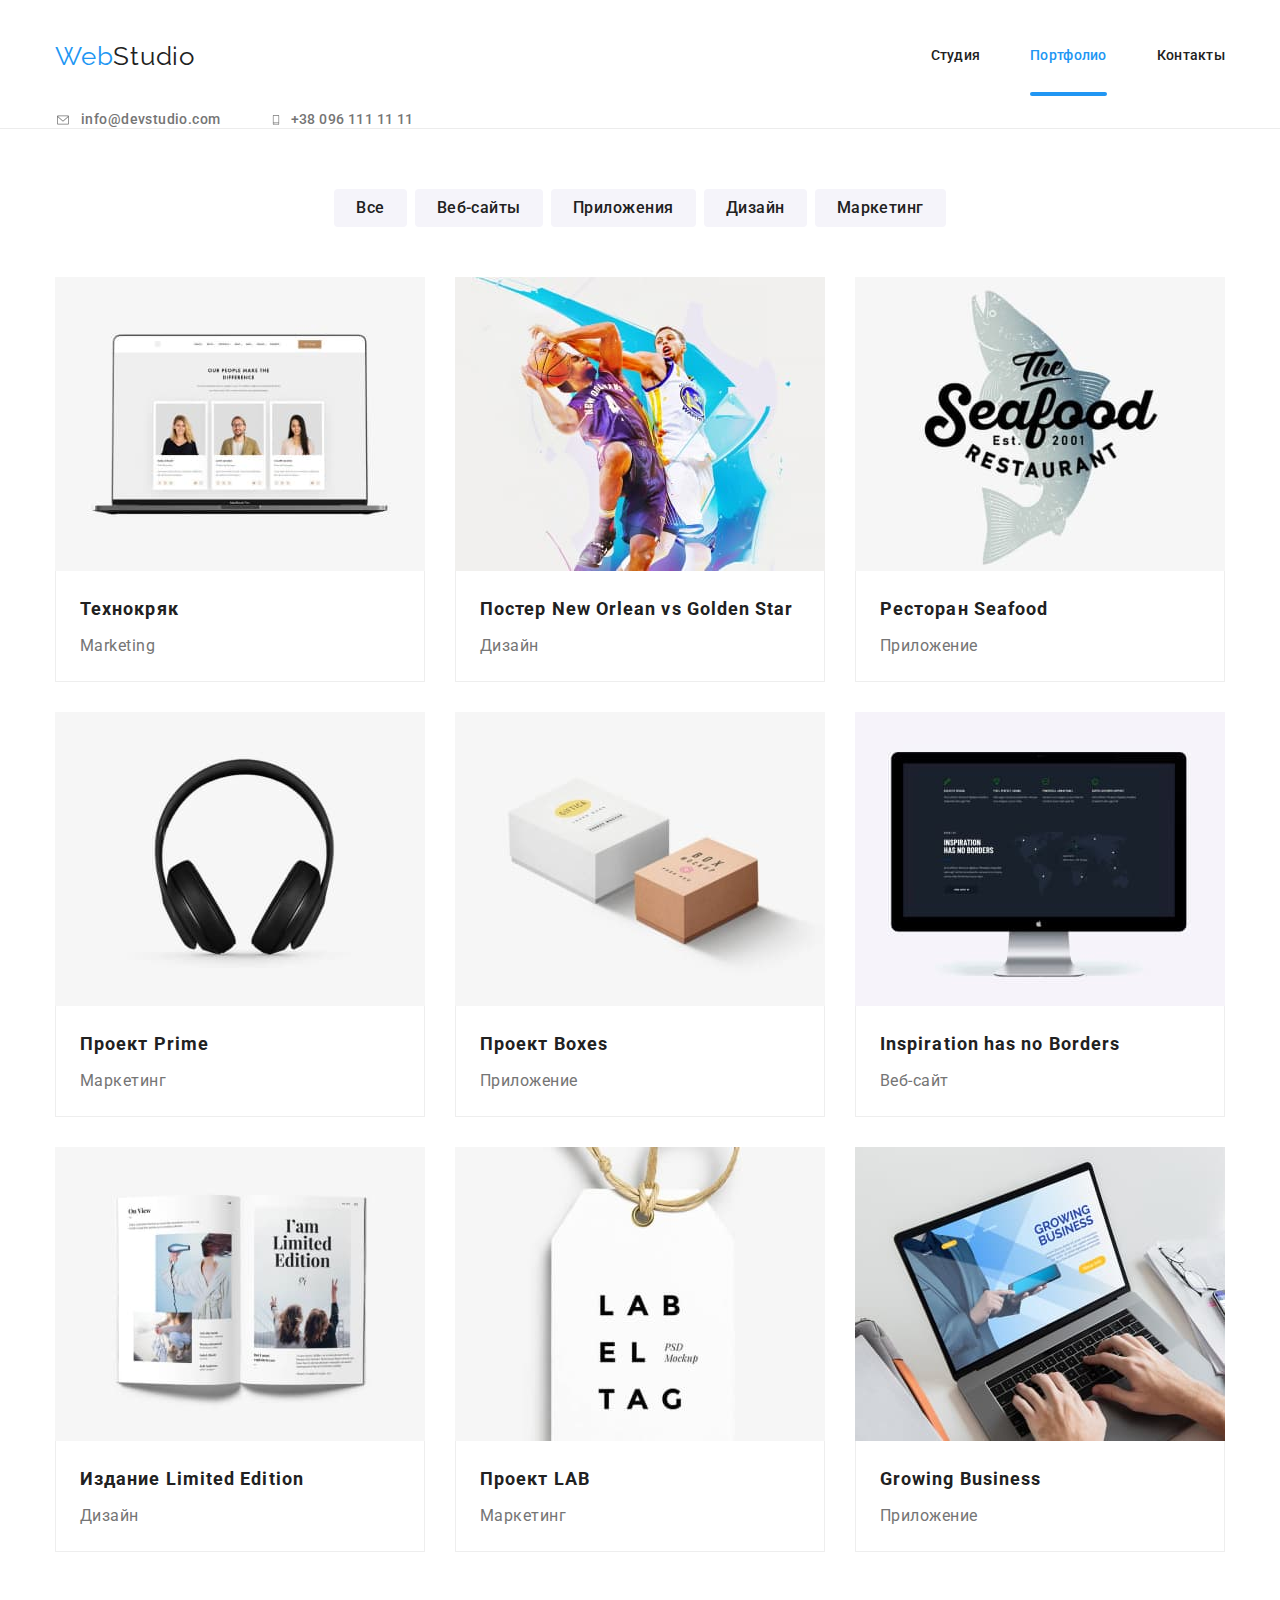
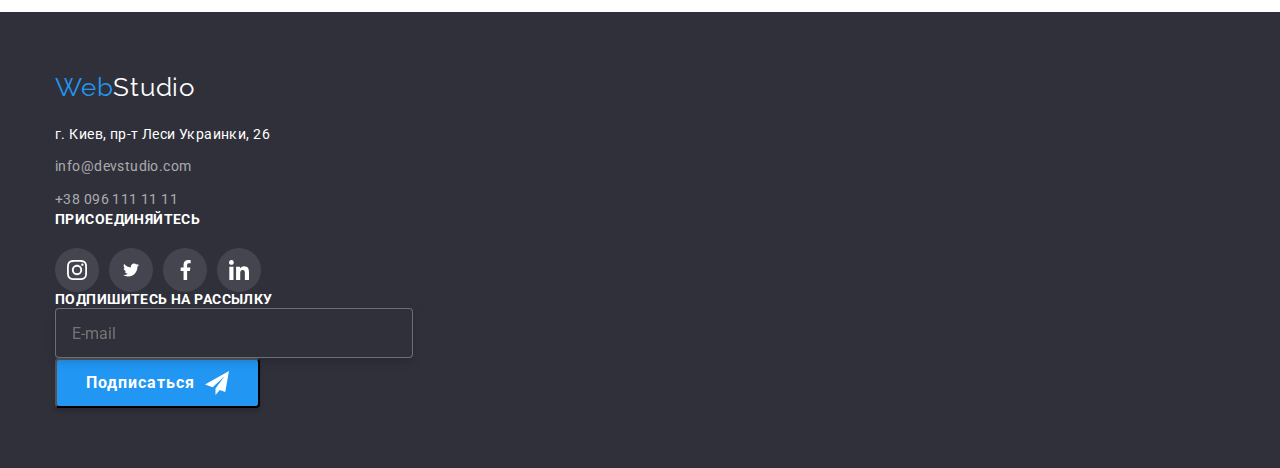
==== portfolio.html @ 6ea32990 "menu" ====
<!DOCTYPE html>
<html lang="ru">
  <head>
    <meta charset="UTF-8" />
    <meta http-equiv="X-UA-Compatible" content="IE=edge" />
    <meta name="viewport" content="width=device-width, initial-scale=1.0" />
    <title>Портфолио</title>
    <link rel="preconnect" href="https://fonts.gstatic.com" />
    <link
      href="https://fonts.googleapis.com/css2?family=Raleway:wght@700&family=Roboto:wght@400;500;700;900&display=swap"
      rel="stylesheet"
    />
    <link
      rel="stylesheet"
      href="https://cdnjs.cloudflare.com/ajax/libs/modern-normalize/1.0.0/modern-normalize.min.css"
    />
    <link rel="stylesheet" href="css/main.min.css" />
  </head>

  <body class="page">
    <header class="site-header">
      <div class="container">
        <nav class="site-header__nav">
          <a class="logo" href="#">
            <span class="logo__text_accept-color">Web</span
            ><span class="logo__text">Studio</span>
          </a>

          <ul class="site-nav">
            <li class="site-nav__item">
              <a href="index.html" class="site-nav__link">Студия</a>
            </li>
            <li class="site-nav__item">
              <a
                href="portfolio.html"
                class="site-nav__link site-nav__link-is-active"
                >Портфолио</a
              >
            </li>
            <li class="site-nav__item">
              <a href="" class="site-nav__link">Контакты</a>
            </li>
          </ul>
        </nav>

        <ul class="contact-nav">
          <li class="contact-nav__item">
            <a href="mailto:info@devstudio.com" class="contact-nav__link">
              <svg class="contact-nav__icon" width="16" height="12">
                <use href="./images/icons.svg#icon-envelope"></use>
              </svg>
              info@devstudio.com
            </a>
          </li>

          <li class="contact-nav__item">
            <a href="tel:+380961111111" class="contact-nav__link">
              <svg class="contact-nav__icon" width="10" height="16">
                <use href="./images/icons.svg#icon-smartphone"></use>
              </svg>
              +38 096 111 11 11</a
            >
          </li>
        </ul>
      </div>
    </header>

    <main>
      <section class="section">
        <h1 hidden>Портфолио</h1>

        <!-- PORTFOLIO-NAVIGATION -->

        <div class="container">
          <ul class="portfolio-nav">
            <li class="portfolio-nav__item">
              <button type="button" class="portfolio-nav__button">Все</button>
            </li>
            <li class="portfolio-nav__item">
              <button type="button" class="portfolio-nav__button">
                Веб-сайты
              </button>
            </li>
            <li class="portfolio-nav__item">
              <button type="button" class="portfolio-nav__button">
                Приложения
              </button>
            </li>
            <li class="portfolio-nav__item">
              <button type="button" class="portfolio-nav__button">
                Дизайн
              </button>
            </li>
            <li class="portfolio-nav__item">
              <button type="button" class="portfolio-nav__button">
                Маркетинг
              </button>
            </li>
          </ul>

          <!--PORTFOLIO  -->

          <ul class="portfolio">
            <li class="portfolio__item">
              <a href="">
                <div class="portfolio__card">
                  <div class="portfolio__overlay">
                    Технокряк это современная площадка распространения
                    коронавируса. Компании используют эту платформу для
                    цифрового шпионажа и атак на защищённые сервера конкурентов.
                  </div>
                  <img
                    src="images/portfolio-1.jpg"
                    width="370"
                    alt="технокряк"
                  />
                </div>
                <div class="portfolio__direction">
                  <h2 class="portfolio__title">Технокряк</h2>
                  <p class="portfolio__text">Marketing</p>
                </div>
              </a>
            </li>

            <li class="portfolio__item">
              <a href="">
                <div class="portfolio__card">
                  <div class="portfolio__overlay">
                    Технокряк это современная площадка распространения
                    коронавируса. Компании используют эту платформу для
                    цифрового шпионажа и атак на защищённые сервера конкурентов.
                  </div>
                  <img
                    src="images/portfolio-2.jpg"
                    width="370"
                    alt="Постер New Orlean vs Golden Star"
                  />
                </div>
                <div class="portfolio__direction">
                  <h2 class="portfolio__title">
                    Постер New Orlean vs Golden Star
                  </h2>
                  <p class="portfolio__text">Дизайн</p>
                </div>
              </a>
            </li>

            <li class="portfolio__item">
              <a href="">
                <div class="portfolio__card">
                  <div class="portfolio__overlay">
                    Технокряк это современная площадка распространения
                    коронавируса. Компании используют эту платформу для
                    цифрового шпионажа и атак на защищённые сервера конкурентов.
                  </div>
                  <img
                    src="images/portfolio-3.jpg"
                    width="370"
                    alt="Ресторан Seafood"
                  />
                </div>
                <div class="portfolio__direction">
                  <h2 class="portfolio__title">Ресторан Seafood</h2>
                  <p class="portfolio__text">Приложение</p>
                </div>
              </a>
            </li>

            <li class="portfolio__item">
              <a href="">
                <div class="portfolio__card">
                  <div class="portfolio__overlay">
                    Технокряк это современная площадка распространения
                    коронавируса. Компании используют эту платформу для
                    цифрового шпионажа и атак на защищённые сервера конкурентов.
                  </div>
                  <img
                    src="images/potfolio-4.jpg"
                    width="370"
                    alt="Проект Prime"
                  />
                </div>
                <div class="portfolio__direction">
                  <h2 class="portfolio__title">Проект Prime</h2>
                  <p class="portfolio__text">Маркетинг</p>
                </div>
              </a>
            </li>

            <li class="portfolio__item">
              <a href="">
                <div class="portfolio__card">
                  <div class="portfolio__overlay">
                    Технокряк это современная площадка распространения
                    коронавируса. Компании используют эту платформу для
                    цифрового шпионажа и атак на защищённые сервера конкурентов.
                  </div>
                  <img
                    src="images/portfolio-5.jpg"
                    width="370"
                    alt="Проект Boxes"
                  />
                </div>
                <div class="portfolio__direction">
                  <h2 class="portfolio__title">Проект Boxes</h2>
                  <p class="portfolio__text">Приложение</p>
                </div>
              </a>
            </li>

            <li class="portfolio__item">
              <a href="">
                <div class="portfolio__card">
                  <div class="portfolio__overlay">
                    Технокряк это современная площадка распространения
                    коронавируса. Компании используют эту платформу для
                    цифрового шпионажа и атак на защищённые сервера конкурентов.
                  </div>
                  <img
                    src="images/portfolio-6.jpg"
                    width="370"
                    alt="Inspiration has no Borders"
                  />
                </div>
                <div class="portfolio__direction">
                  <h2 class="portfolio__title">Inspiration has no Borders</h2>
                  <p class="portfolio__text">Веб-сайт</p>
                </div>
              </a>
            </li>

            <li class="portfolio__item">
              <a href="">
                <div class="portfolio__card">
                  <div class="portfolio__overlay">
                    Технокряк это современная площадка распространения
                    коронавируса. Компании используют эту платформу для
                    цифрового шпионажа и атак на защищённые сервера конкурентов.
                  </div>
                  <img
                    src="images/portfolio-7.jpg"
                    width="370"
                    alt="Издание Limited Edition"
                  />
                </div>
                <div class="portfolio__direction">
                  <h2 class="portfolio__title">Издание Limited Edition</h2>
                  <p class="portfolio__text">Дизайн</p>
                </div>
              </a>
            </li>

            <li class="portfolio__item">
              <a href="">
                <div class="portfolio__card">
                  <div class="portfolio__overlay">
                    Технокряк это современная площадка распространения
                    коронавируса. Компании используют эту платформу для
                    цифрового шпионажа и атак на защищённые сервера конкурентов.
                  </div>
                  <img
                    src="images/portfolio-8.jpg"
                    width="370"
                    alt="Проект LAB"
                  />
                </div>
                <div class="portfolio__direction">
                  <h2 class="portfolio__title">Проект LAB</h2>
                  <p class="portfolio__text">Маркетинг</p>
                </div>
              </a>
            </li>

            <li class="portfolio__item">
              <a href="">
                <div class="portfolio__card">
                  <div class="portfolio__overlay">
                    Технокряк это современная площадка распространения
                    коронавируса. Компании используют эту платформу для
                    цифрового шпионажа и атак на защищённые сервера конкурентов.
                  </div>
                  <img
                    src="images/portfolio-9.jpg"
                    width="370"
                    alt="Growing Business"
                  />
                </div>
                <div class="portfolio__direction">
                  <h2 class="portfolio__title">Growing Business</h2>
                  <p class="portfolio__text">Приложение</p>
                </div>
              </a>
            </li>
          </ul>
        </div>
      </section>
    </main>

    <!-- FOOTER -->

    <footer class="footer">
      <div class="container">
        <div class="footer-contaсt">
          <a class="logo" href="#">
            <span class="logo__text_accept-color">Web</span
            ><span class="logo__text_white">Studio</span>
          </a>
          <address class="footer-contaсt__address">
            г. Киев, пр-т Леси Украинки, 26

            <ul class="footer-contaсt__list">
              <li class="footer-contaсt__item">
                <a href="mailto:info@devstudio.com" class="footer-contaсt__link"
                  >info@devstudio.com</a
                >
              </li>
              <li class="footer-contaсt__item">
                <a href="tel:+380961111111" class="footer-contaсt__link"
                  >+38 096 111 11 11</a
                >
              </li>
            </ul>
          </address>
        </div>

        <!--FOOTER-SOCIAL-LINKS-->

        <div class="footer-social-links">
          <p class="footer__title">Присоединяйтесь</p>
          <ul class="footer-social-links__list">
            <li class="footer-social-links__item">
              <a class="footer-social-links__link" href="#">
                <svg width="20" height="20" class="footer-social-links__icon">
                  <use href="./images/icons.svg#icon-instagram"></use>
                </svg>
              </a>
            </li>
            <li class="footer-social-links__item">
              <a class="footer-social-links__link" href="#">
                <svg width="20" height="16" class="footer-social-links__icon">
                  <use href="./images/icons.svg#icon-twitter"></use>
                </svg>
              </a>
            </li>
            <li class="footer-social-links__item">
              <a class="footer-social-links__link" href="#">
                <svg width="25" height="20" class="footer-social-links__icon">
                  <use href="./images/icons.svg#icon-facebook"></use>
                </svg>
              </a>
            </li>
            <li class="footer-social-links__item">
              <a class="footer-social-links__link" href="#">
                <svg width="20" height="20" class="footer-social-links__icon">
                  <use href="./images/icons.svg#icon-linkedin"></use>
                </svg>
              </a>
            </li>
          </ul>
        </div>

        <!--FOOTER-FORM-SUBSCRIBE-->

        <div>
          <p class="footer__title">Подпишитесь на рассылку</p>
          <form class="form-subscribe">
            <div class="form-subscribe__wrapper">
              <input
                type="email"
                name="email"
                class="form-subscribe__send-email"
                placeholder="E-mail"
              />
            </div>

            <div>
              <button type="submit" class="form-subscribe__submit-email">
                Подписаться
                <svg width="24" height="24" class="form-subscribe__icon-send">
                  <use href="./images/icons.svg#icon-icon-send"></use>
                </svg>
              </button>
            </div>
          </form>
        </div>
      </div>
    </footer>
  </body>
</html>
---- css/main.min.css ----
.page{background-color:#fff;font-family:Roboto,sans-serif}.container{padding-right:15px;padding-left:15px;margin-left:auto;margin-right:auto}@media screen and (min-width: 768px){.container{width:768px}}@media screen and (min-width: 1200px){.container{width:1200px}}.section{padding-top:60px;padding-bottom:60px}.section__title{color:#212121;letter-spacing:0.03em;font-weight:700;font-size:36px;line-height:1.16;text-align:center;margin-top:0;margin-bottom:50px}ul{list-style:none;padding:0}a{text-decoration:none}img{display:block;max-width:100%}.site-header{border-bottom:1px solid #ececec}.site-header__nav{display:flex;align-items:center;justify-content:space-between;min-height:60px}.site-header__menu-btn{display:inline-flex;margin:0;padding:0;border:none;background-color:transparent}.site-header__menu-btn .site-header__nav_icon-close{display:none}.logo{font-family:Raleway,sans-serif;letter-spacing:0.03em;font-size:26px;line-height:1.19;padding-left:0px}.logo__text_accept-color{color:#2196f3}.logo__text{color:#212121}.logo__text_white{color:#fff;letter-spacing:0.03em;font-size:26px;line-height:1.19}.site-nav{display:flex;align-items:center;justify-content:space-between;min-height:60px}.site-nav__link{color:#212121;letter-spacing:0.02em;font-weight:500;font-size:14px;line-height:1.14;display:block;padding-bottom:32px;padding-top:32px;transition:color 250ms cubic-bezier(0.4, 0, 0.2, 1)}.site-nav__link:hover,.site-nav__link:focus{color:#2196f3}.site-nav__link-is-active{position:relative;color:#2196f3}.site-nav__link-is-active::after{content:"";position:absolute;left:0;bottom:0;display:block;width:100%;height:4px;border-radius:2px;background-color:#2196f3}.site-nav__item:not(:last-child){margin-right:50px}.contact-nav{padding:0px;margin:0px;display:flex;align-items:center}.contact-nav__link{color:#757575;letter-spacing:0.03em;font-weight:500;font-size:14px;line-height:1.14;margin-top:0px;margin-bottom:0px;margin-left:auto;display:flex;align-items:center;transition:color 250ms cubic-bezier(0.4, 0, 0.2, 1)}.contact-nav__link:hover,.contact-nav__link:focus{color:#2196f3}.contact-nav__item:not(:last-child){margin-right:50px}.contact-nav__icon{fill:#757575;margin-right:10px;transition:fill 250ms cubic-bezier(0.4, 0, 0.2, 1)}.contact-nav__link:hover .contact-nav__icon,.contact-nav__link:focus .contact-nav__icon{fill:#2196f3}.site-hero__title{color:#fff;letter-spacing:0.06em;font-weight:900;font-size:44px;line-height:1.36;margin-top:0px;padding-top:200px;text-transform:uppercase}.site-hero__button{color:#fff;background-color:#2196f3;letter-spacing:0.06em;font-size:16px;line-height:1.87;text-align:center;font-weight:700;cursor:pointer;border-radius:4px;padding:10px 32px;min-width:200px}.feature__list .feature__title{letter-spacing:0.03em;font-weight:700;font-size:14px;line-height:1.14;text-transform:uppercase;margin-bottom:10px;margin-top:0px;color:#212121}.feature__list .feature__text{color:#757575;letter-spacing:0.03em;font-size:14px;line-height:1.71;margin:0px;display:flex}.feature__item{width:450px}.feature__item-bgr{display:flex;width:450px;height:120px;background:#f5f4fa;border-radius:4px;margin-bottom:30px}.feature__icon{display:inline-block;margin:auto}.section-skills{padding-top:0px}.section-skills__card{position:relative}.section-skills__description{width:100%;background:rgba(47,48,58,0.8);padding:27px 82px;font-weight:700;font-size:14px;line-height:1.14;text-align:center;letter-spacing:0.03em;text-transform:uppercase;color:#fff;position:absolute;bottom:0}.section-team{background-color:#f5f4fa}.team-cards__item{width:270px;background-color:#fff;text-align:center;box-shadow:0px 1px 3px rgba(0,0,0,0.12),0px 1px 1px rgba(0,0,0,0.14),0px 2px 1px rgba(0,0,0,0.2);border-radius:0px 0px 4px 4px}.team-cards__item:not(:last-child){margin-right:30px}.team-cards__name{padding-top:30px;padding-bottom:30px;padding-left:32px;padding-right:32px}.team-cards__title{font-weight:500;color:#212121;font-size:16px;line-height:1.18;letter-spacing:0.03em;margin-bottom:10px;margin-top:0px}.team-cards__text{color:#757575;font-size:16px;line-height:1.18;letter-spacing:0.03em;margin:0px}.social-network{display:flex;justify-content:space-between;margin:0 auto;margin-top:16px}.social-network__icon{fill:#afb1b8;transition:fill 250ms cubic-bezier(0.4, 0, 0.2, 1)}.social-network__link{width:44px;height:44px;display:flex;justify-content:center;align-items:center;border-radius:50%}.social-network__link{transition:background-color 250ms cubic-bezier(0.4, 0, 0.2, 1)}.social-network__link:hover .social-network__icon{fill:#fff}.social-network__link:hover{background-color:#2196f3}.clients__item:not(:last-child){margin-right:30px}.clients__link{width:170px;height:90px;border:1px solid #afb1b8;border-radius:4px;display:flex;align-items:center;justify-content:center;transition:border 250ms cubic-bezier(0.4, 0, 0.2, 1)}.clients__icon{fill:#afb1b8;transition:fill 250ms cubic-bezier(0.4, 0, 0.2, 1)}.clients__link:hover .clients__icon{fill:#2196f3}.clients__link:hover{border:1px solid #2196f3}.portfolio-nav{margin-bottom:50px;display:flex;justify-content:center;margin-top:0px}.portfolio-nav__button{color:#fff;background-color:#2196f3;letter-spacing:0.06em;font-size:16px;line-height:1.87;text-align:center;font-weight:700;cursor:pointer;border-radius:4px;padding:6px 22px;border:0px;transition-property:color, background-color, box-shadow;transition-duration:250ms;transition-timing-function:cubic-bezier(0.4, 0, 0.2, 1)}.portfolio-nav__item{margin-left:8px}.portfolio-nav__item:first-child{margin-left:0px}.portfolio-nav .portfolio-nav__button{background-color:#f5f4fa;color:#212121;border-radius:4px;font-weight:500;font-size:16px;line-height:1.62;letter-spacing:0.03em}.portfolio-nav .portfolio-nav__button:hover,.portfolio-nav .portfolio-nav__button:focus{color:#fff;background-color:#2196f3;box-shadow:0px 3px 1px rgba(0,0,0,0.1),0px 1px 2px rgba(0,0,0,0.08),0px 2px 2px rgba(0,0,0,0.12);border-radius:4px}.portfolio{display:flex;flex-wrap:wrap;margin-top:-30px;margin-left:-30px;margin-bottom:0px}.portfolio__card{position:relative;overflow:hidden}.portfolio__overlay{position:absolute;top:0;left:0;width:100%;height:100%;background-color:rgba(33,150,243,0.9);transform:translateY(100%);transition:transform 250ms cubic-bezier(0.4, 0, 0.2, 1);color:#fff;padding:60px 20px;font-size:18px;line-height:1.55;letter-spacing:0.03em}.portfolio__direction{padding:20px 24px;border-left:1px solid #eee;border-right:1px solid #eee;border-bottom:1px solid #eee}.portfolio__title{color:#212121;font-weight:700;font-size:18px;line-height:2;letter-spacing:0.06em;margin:0px}.portfolio__text{font-size:16px;line-height:1.87;letter-spacing:0.03em;color:#757575;margin-top:4px;margin-bottom:0px}.portfolio__item{background:#fff;box-sizing:border-box;width:370px;padding:0;margin-left:30px;margin-top:30px;transition:box-shadow 250ms cubic-bezier(0.4, 0, 0.2, 1)}.portfolio__item:hover{box-shadow:0px 1px 1px rgba(0,0,0,0.12),0px 4px 4px rgba(0,0,0,0.06),1px 4px 6px rgba(0,0,0,0.16)}.portfolio__item:hover .portfolio__overlay{transform:translateY(0)}.footer{background-color:#2f303a;padding-bottom:60px;padding-top:60px}.footer__title{font-weight:700;text-transform:uppercase;color:#fff;letter-spacing:0.03em;font-size:14px;line-height:1.14;margin-top:0px;margin-bottom:0px}.footer-contaсt{margin-right:70px;margin-left:auto}.footer-contaсt__address{color:#fff;font-style:normal;font-size:14px;line-height:1.71;letter-spacing:0.03em;margin-top:20px}.footer-contaсt__list{margin-bottom:0px;padding-left:0px;margin-top:9px}.footer-contaсt__link{font-size:14px;line-height:1.71;letter-spacing:0.03em;text-decoration:none;color:rgba(255,255,255,0.6);display:inline-block}.footer-contaсt__item:last-child{margin-top:9px}.footer-social-links{margin-right:82px}.footer-social-links__list{display:flex;margin:0 auto;margin-top:20px}.footer-social-links__item:not(:last-child){margin-right:10px}.footer-social-links__link{width:44px;height:44px;display:flex;justify-content:center;align-items:center;border-radius:50%;background:rgba(255,255,255,0.1)}.footer-social-links__icon{fill:#fff}.footer-social-links__link{transition:background-color 250ms cubic-bezier(0.4, 0, 0.2, 1)}.footer-social-links__link:hover{background:#2196f3}.form-subscribe:focus{color:#2196f3}.form-subscribe__submit-email{display:flex;align-items:center;min-width:200px;height:50px;color:#fff;background-color:#2196f3;letter-spacing:0.06em;font-size:16px;line-height:1.87;text-align:center;font-weight:700;cursor:pointer;border-radius:4px;padding:13px 29px;box-shadow:0px 4px 4px rgba(0,0,0,0.15)}.form-subscribe__icon-send{margin-left:10px;fill:#fff}.form-subscribe__wrapper{position:relative}.form-subscribe__send-email{width:358px;height:50px;margin-right:10px;background-color:#2f303a;border:1px solid rgba(255,255,255,0.3);filter:drop-shadow(0px 4px 4px rgba(0,0,0,0.15));border-radius:4px;padding-left:16px;font-weight:400;font-size:16px;line-height:1.25;color:rgba(255,255,255,0.6)}.form-subscribe__send-email::placeholder{font-weight:400;font-size:16px;line-height:1.25;margin-top:15px;margin-bottom:15px}.backdrop{position:fixed;top:0;left:0;width:100%;height:100%;background-color:rgba(0,0,0,0.2);opacity:1;transition:opacity 250ms cubic-bezier(0.4, 0, 0.2, 1)}.backdrop.is-hidden{opacity:0;pointer-events:none;visibility:hidden;transition:visibility 250ms cubic-bezier(0.4, 0, 0.2, 1),opacity 250ms cubic-bezier(0.4, 0, 0.2, 1)}.backdrop.is-hidden .modal{transform:translate(-50%, -50%) scale(0.9)}.modal{position:absolute;top:50%;left:50%;width:528px;height:581px;background-color:#fff;box-shadow:0px 1px 3px rgba(0,0,0,0.12),0px 1px 1px rgba(0,0,0,0.14),0px 2px 1px rgba(0,0,0,0.2);border-radius:4px;transform:translate(-50%, -50%) scale(1);transition:transform 250ms cubic-bezier(0.4, 0, 0.2, 1)}.modal__content{padding:40px}.modal__header{margin-bottom:12px;font-weight:700;font-size:20px;line-height:1.15;text-align:center;letter-spacing:0.03em;color:#212121}.modal__btn-submit{display:block;margin:0 auto;margin-top:30px;width:200px;height:50px;cursor:pointer;border:none;background:#2196f3;box-shadow:0px 4px 4px rgba(0,0,0,0.15);border-radius:4px;font-weight:700;font-size:16px;line-height:1.87;letter-spacing:0.06em;color:#fff;transition:background-color 250ms cubic-bezier(0.4, 0, 0.2, 1)}.modal__btn-submit:hover{background:#188ce8;box-shadow:0px 4px 4px rgba(0,0,0,0.15);border-radius:4px}.modal__btn-close{position:absolute;top:0;right:0;display:flex;height:38px;padding:0;background-color:#fff;border:none}.modal__btn-close_bgr{position:relative;margin-top:8px;margin-right:8px;width:30px;height:30px;border:1px solid rgba(0,0,0,0.1);border-radius:50%;background-color:#fff}.modal__btn-close_icon{position:absolute;top:50%;left:50%;transform:translate(-50%, -50%);transition:fill 250ms cubic-bezier(0.4, 0, 0.2, 1)}.modal__btn-close_icon:hover,.modal__btn-close_icon:focus{fill:#2196f3}.modal-form{display:flex;flex-direction:column}.modal-form__label-text{color:#757575}.modal-form label:not(:last-child){margin-bottom:10px}.modal-form .modal-input-wrapper__text:focus,.modal-form textarea:focus{outline:none;border:1px solid #2196f3}.modal-form textarea{height:120px;padding:12px 16px;resize:none}.modal-form .modal-input-wrapper__text:focus+.modal-input-wrapper__icon{fill:#2196f3}.modal-input-wrapper{display:block;position:relative}.modal-input-wrapper__text{border:1px solid rgba(33,33,33,0.2);border-radius:4px;width:100%;color:#212121;height:40px;padding-left:42px}.modal-input-wrapper__icon{position:absolute;top:50%;transform:translateY(-50%);left:12px}.checkbox{display:flex;align-items:center;justify-content:center;margin-bottom:30px}.checkbox__link{color:#2196f3;text-decoration:underline;font-weight:normal;font-size:14px;line-height:1.71;letter-spacing:0.03em}.checkbox__hidden{position:absolute;width:1px;height:1px;margin:-1px;border:0;padding:0;clip:rect(0 0 0 0);overflow:hidden}.checkbox__hidden:checked+.checkbox__icon{background-color:#2196f3;border:none}.checkbox__icon{margin-right:8px;display:flex;justify-content:center;align-items:center;width:16px;height:15px;border:2px solid #212121;border-radius:2px}.checkbox__icon>.checkbox__icon-check{fill:transparent}.checkbox:checked+* .checkbox__icon-check{fill:#fff}.checkbox__text{font-weight:normal;font-size:14px;line-height:1.71;letter-spacing:0.03em;color:#757575}
/*# sourceMappingURL=main.min.css.map */
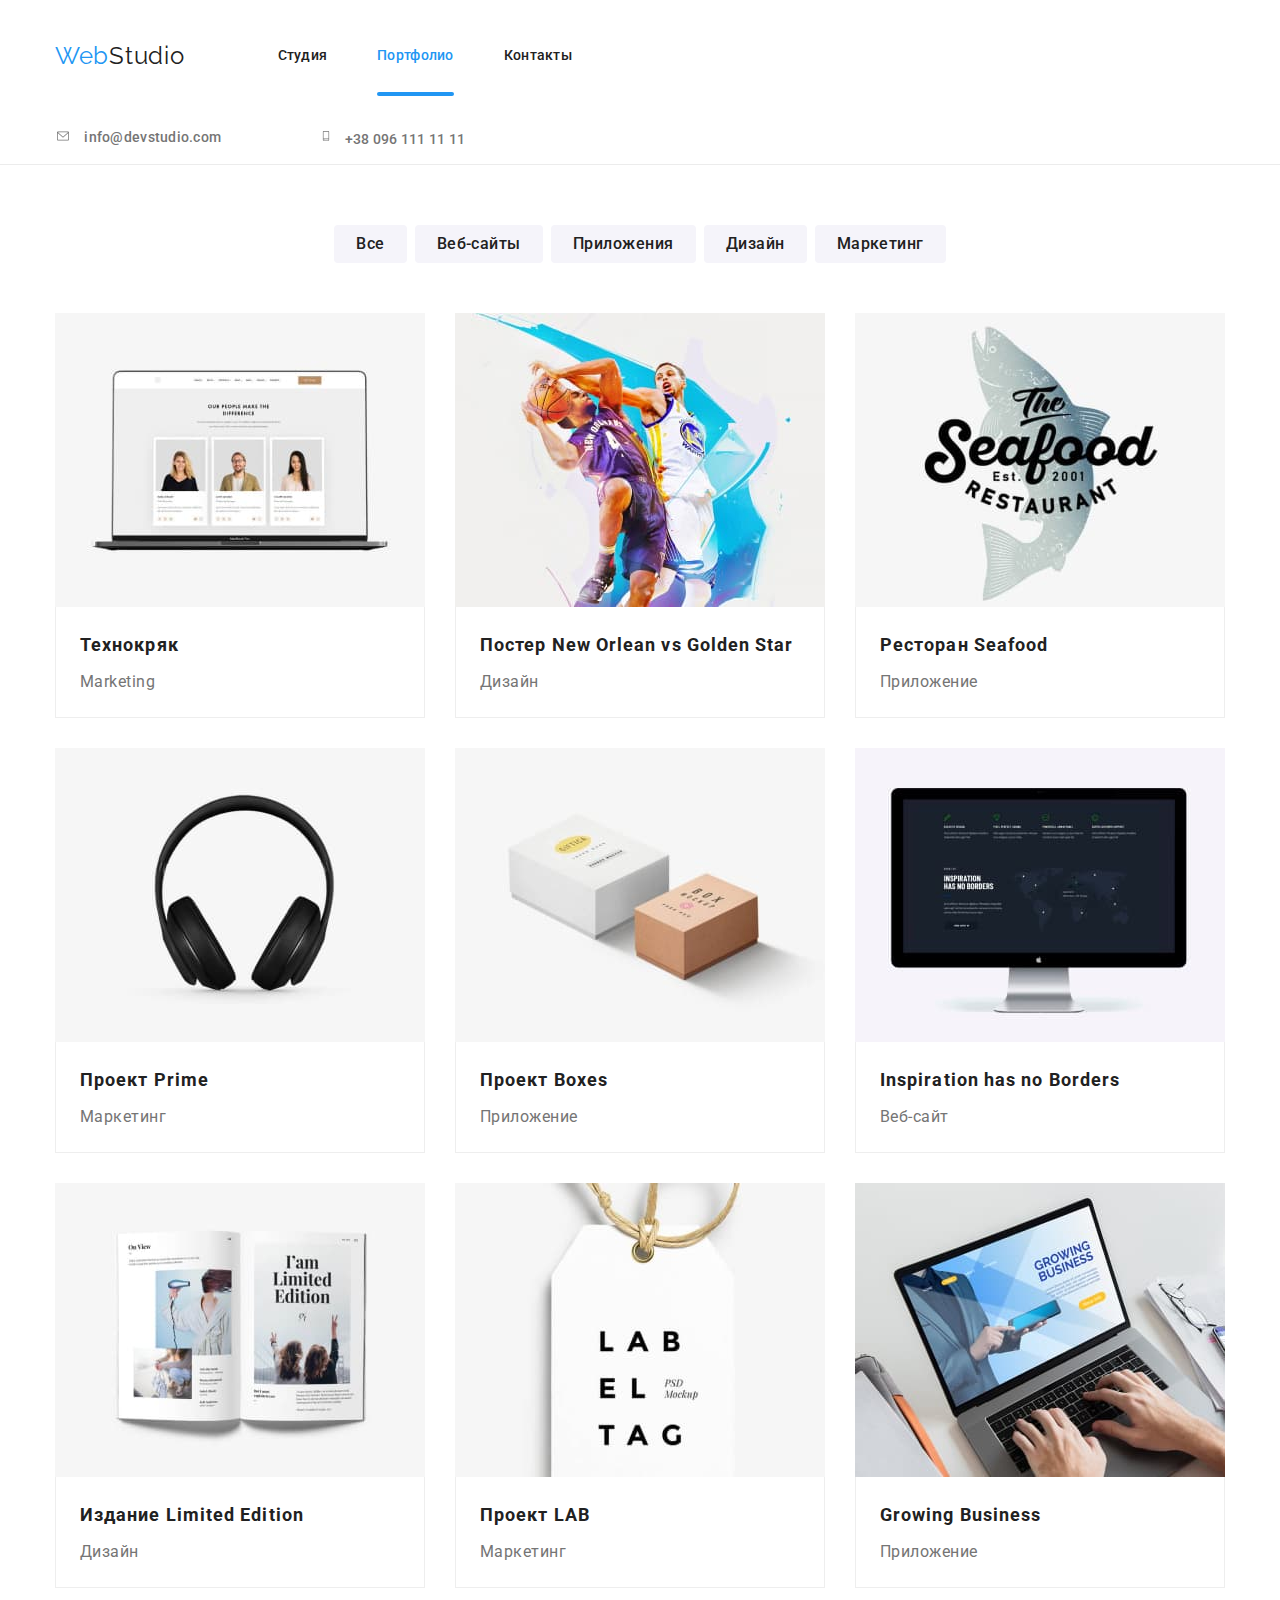
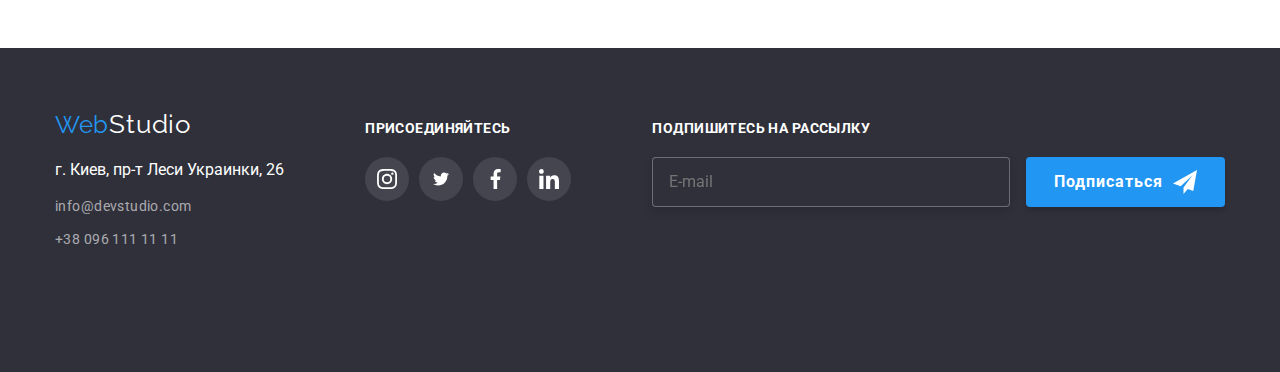
==== commit cd93d923: "обновила футер в портфолио" ====
--- a/portfolio.html
+++ b/portfolio.html
@@ -299,7 +299,7 @@
     <!-- FOOTER -->
 
     <footer class="footer">
-      <div class="container">
+      <div class="container footer__container">
         <div class="footer-contaсt">
           <a class="logo" href="#">
             <span class="logo__text_accept-color">Web</span
@@ -361,26 +361,21 @@
 
         <!--FOOTER-FORM-SUBSCRIBE-->
 
-        <div>
+        <div class="footer__subscribe-thumb">
           <p class="footer__title">Подпишитесь на рассылку</p>
           <form class="form-subscribe">
-            <div class="form-subscribe__wrapper">
-              <input
-                type="email"
-                name="email"
-                class="form-subscribe__send-email"
-                placeholder="E-mail"
-              />
-            </div>
-
-            <div>
-              <button type="submit" class="form-subscribe__submit-email">
-                Подписаться
-                <svg width="24" height="24" class="form-subscribe__icon-send">
-                  <use href="./images/icons.svg#icon-icon-send"></use>
-                </svg>
-              </button>
-            </div>
+            <input
+              type="email"
+              name="email"
+              class="form-subscribe__send-email"
+              placeholder="E-mail"
+            />
+            <button type="submit" class="form-subscribe__submit-email">
+              Подписаться
+              <svg width="24" height="24" class="form-subscribe__icon-send">
+                <use href="./images/icons.svg#icon-icon-send"></use>
+              </svg>
+            </button>
           </form>
         </div>
       </div>
--- a/css/main.min.css
+++ b/css/main.min.css
@@ -1,2 +1,2 @@
-.page{background-color:#fff;font-family:Roboto,sans-serif}.container{padding-right:15px;padding-left:15px;margin-left:auto;margin-right:auto}@media screen and (min-width: 768px){.container{width:768px}}@media screen and (min-width: 1200px){.container{width:1200px}}.section{padding-top:60px;padding-bottom:60px}.section__title{color:#212121;letter-spacing:0.03em;font-weight:700;font-size:36px;line-height:1.16;text-align:center;margin-top:0;margin-bottom:50px}ul{list-style:none;padding:0}a{text-decoration:none}img{display:block;max-width:100%}.site-header{border-bottom:1px solid #ececec}.site-header__nav{display:flex;align-items:center;justify-content:space-between;min-height:60px}.site-header__menu-btn{display:inline-flex;margin:0;padding:0;border:none;background-color:transparent}.site-header__menu-btn .site-header__nav_icon-close{display:none}.logo{font-family:Raleway,sans-serif;letter-spacing:0.03em;font-size:26px;line-height:1.19;padding-left:0px}.logo__text_accept-color{color:#2196f3}.logo__text{color:#212121}.logo__text_white{color:#fff;letter-spacing:0.03em;font-size:26px;line-height:1.19}.site-nav{display:flex;align-items:center;justify-content:space-between;min-height:60px}.site-nav__link{color:#212121;letter-spacing:0.02em;font-weight:500;font-size:14px;line-height:1.14;display:block;padding-bottom:32px;padding-top:32px;transition:color 250ms cubic-bezier(0.4, 0, 0.2, 1)}.site-nav__link:hover,.site-nav__link:focus{color:#2196f3}.site-nav__link-is-active{position:relative;color:#2196f3}.site-nav__link-is-active::after{content:"";position:absolute;left:0;bottom:0;display:block;width:100%;height:4px;border-radius:2px;background-color:#2196f3}.site-nav__item:not(:last-child){margin-right:50px}.contact-nav{padding:0px;margin:0px;display:flex;align-items:center}.contact-nav__link{color:#757575;letter-spacing:0.03em;font-weight:500;font-size:14px;line-height:1.14;margin-top:0px;margin-bottom:0px;margin-left:auto;display:flex;align-items:center;transition:color 250ms cubic-bezier(0.4, 0, 0.2, 1)}.contact-nav__link:hover,.contact-nav__link:focus{color:#2196f3}.contact-nav__item:not(:last-child){margin-right:50px}.contact-nav__icon{fill:#757575;margin-right:10px;transition:fill 250ms cubic-bezier(0.4, 0, 0.2, 1)}.contact-nav__link:hover .contact-nav__icon,.contact-nav__link:focus .contact-nav__icon{fill:#2196f3}.site-hero__title{color:#fff;letter-spacing:0.06em;font-weight:900;font-size:44px;line-height:1.36;margin-top:0px;padding-top:200px;text-transform:uppercase}.site-hero__button{color:#fff;background-color:#2196f3;letter-spacing:0.06em;font-size:16px;line-height:1.87;text-align:center;font-weight:700;cursor:pointer;border-radius:4px;padding:10px 32px;min-width:200px}.feature__list .feature__title{letter-spacing:0.03em;font-weight:700;font-size:14px;line-height:1.14;text-transform:uppercase;margin-bottom:10px;margin-top:0px;color:#212121}.feature__list .feature__text{color:#757575;letter-spacing:0.03em;font-size:14px;line-height:1.71;margin:0px;display:flex}.feature__item{width:450px}.feature__item-bgr{display:flex;width:450px;height:120px;background:#f5f4fa;border-radius:4px;margin-bottom:30px}.feature__icon{display:inline-block;margin:auto}.section-skills{padding-top:0px}.section-skills__card{position:relative}.section-skills__description{width:100%;background:rgba(47,48,58,0.8);padding:27px 82px;font-weight:700;font-size:14px;line-height:1.14;text-align:center;letter-spacing:0.03em;text-transform:uppercase;color:#fff;position:absolute;bottom:0}.section-team{background-color:#f5f4fa}.team-cards__item{width:270px;background-color:#fff;text-align:center;box-shadow:0px 1px 3px rgba(0,0,0,0.12),0px 1px 1px rgba(0,0,0,0.14),0px 2px 1px rgba(0,0,0,0.2);border-radius:0px 0px 4px 4px}.team-cards__item:not(:last-child){margin-right:30px}.team-cards__name{padding-top:30px;padding-bottom:30px;padding-left:32px;padding-right:32px}.team-cards__title{font-weight:500;color:#212121;font-size:16px;line-height:1.18;letter-spacing:0.03em;margin-bottom:10px;margin-top:0px}.team-cards__text{color:#757575;font-size:16px;line-height:1.18;letter-spacing:0.03em;margin:0px}.social-network{display:flex;justify-content:space-between;margin:0 auto;margin-top:16px}.social-network__icon{fill:#afb1b8;transition:fill 250ms cubic-bezier(0.4, 0, 0.2, 1)}.social-network__link{width:44px;height:44px;display:flex;justify-content:center;align-items:center;border-radius:50%}.social-network__link{transition:background-color 250ms cubic-bezier(0.4, 0, 0.2, 1)}.social-network__link:hover .social-network__icon{fill:#fff}.social-network__link:hover{background-color:#2196f3}.clients__item:not(:last-child){margin-right:30px}.clients__link{width:170px;height:90px;border:1px solid #afb1b8;border-radius:4px;display:flex;align-items:center;justify-content:center;transition:border 250ms cubic-bezier(0.4, 0, 0.2, 1)}.clients__icon{fill:#afb1b8;transition:fill 250ms cubic-bezier(0.4, 0, 0.2, 1)}.clients__link:hover .clients__icon{fill:#2196f3}.clients__link:hover{border:1px solid #2196f3}.portfolio-nav{margin-bottom:50px;display:flex;justify-content:center;margin-top:0px}.portfolio-nav__button{color:#fff;background-color:#2196f3;letter-spacing:0.06em;font-size:16px;line-height:1.87;text-align:center;font-weight:700;cursor:pointer;border-radius:4px;padding:6px 22px;border:0px;transition-property:color, background-color, box-shadow;transition-duration:250ms;transition-timing-function:cubic-bezier(0.4, 0, 0.2, 1)}.portfolio-nav__item{margin-left:8px}.portfolio-nav__item:first-child{margin-left:0px}.portfolio-nav .portfolio-nav__button{background-color:#f5f4fa;color:#212121;border-radius:4px;font-weight:500;font-size:16px;line-height:1.62;letter-spacing:0.03em}.portfolio-nav .portfolio-nav__button:hover,.portfolio-nav .portfolio-nav__button:focus{color:#fff;background-color:#2196f3;box-shadow:0px 3px 1px rgba(0,0,0,0.1),0px 1px 2px rgba(0,0,0,0.08),0px 2px 2px rgba(0,0,0,0.12);border-radius:4px}.portfolio{display:flex;flex-wrap:wrap;margin-top:-30px;margin-left:-30px;margin-bottom:0px}.portfolio__card{position:relative;overflow:hidden}.portfolio__overlay{position:absolute;top:0;left:0;width:100%;height:100%;background-color:rgba(33,150,243,0.9);transform:translateY(100%);transition:transform 250ms cubic-bezier(0.4, 0, 0.2, 1);color:#fff;padding:60px 20px;font-size:18px;line-height:1.55;letter-spacing:0.03em}.portfolio__direction{padding:20px 24px;border-left:1px solid #eee;border-right:1px solid #eee;border-bottom:1px solid #eee}.portfolio__title{color:#212121;font-weight:700;font-size:18px;line-height:2;letter-spacing:0.06em;margin:0px}.portfolio__text{font-size:16px;line-height:1.87;letter-spacing:0.03em;color:#757575;margin-top:4px;margin-bottom:0px}.portfolio__item{background:#fff;box-sizing:border-box;width:370px;padding:0;margin-left:30px;margin-top:30px;transition:box-shadow 250ms cubic-bezier(0.4, 0, 0.2, 1)}.portfolio__item:hover{box-shadow:0px 1px 1px rgba(0,0,0,0.12),0px 4px 4px rgba(0,0,0,0.06),1px 4px 6px rgba(0,0,0,0.16)}.portfolio__item:hover .portfolio__overlay{transform:translateY(0)}.footer{background-color:#2f303a;padding-bottom:60px;padding-top:60px}.footer__title{font-weight:700;text-transform:uppercase;color:#fff;letter-spacing:0.03em;font-size:14px;line-height:1.14;margin-top:0px;margin-bottom:0px}.footer-contaсt{margin-right:70px;margin-left:auto}.footer-contaсt__address{color:#fff;font-style:normal;font-size:14px;line-height:1.71;letter-spacing:0.03em;margin-top:20px}.footer-contaсt__list{margin-bottom:0px;padding-left:0px;margin-top:9px}.footer-contaсt__link{font-size:14px;line-height:1.71;letter-spacing:0.03em;text-decoration:none;color:rgba(255,255,255,0.6);display:inline-block}.footer-contaсt__item:last-child{margin-top:9px}.footer-social-links{margin-right:82px}.footer-social-links__list{display:flex;margin:0 auto;margin-top:20px}.footer-social-links__item:not(:last-child){margin-right:10px}.footer-social-links__link{width:44px;height:44px;display:flex;justify-content:center;align-items:center;border-radius:50%;background:rgba(255,255,255,0.1)}.footer-social-links__icon{fill:#fff}.footer-social-links__link{transition:background-color 250ms cubic-bezier(0.4, 0, 0.2, 1)}.footer-social-links__link:hover{background:#2196f3}.form-subscribe:focus{color:#2196f3}.form-subscribe__submit-email{display:flex;align-items:center;min-width:200px;height:50px;color:#fff;background-color:#2196f3;letter-spacing:0.06em;font-size:16px;line-height:1.87;text-align:center;font-weight:700;cursor:pointer;border-radius:4px;padding:13px 29px;box-shadow:0px 4px 4px rgba(0,0,0,0.15)}.form-subscribe__icon-send{margin-left:10px;fill:#fff}.form-subscribe__wrapper{position:relative}.form-subscribe__send-email{width:358px;height:50px;margin-right:10px;background-color:#2f303a;border:1px solid rgba(255,255,255,0.3);filter:drop-shadow(0px 4px 4px rgba(0,0,0,0.15));border-radius:4px;padding-left:16px;font-weight:400;font-size:16px;line-height:1.25;color:rgba(255,255,255,0.6)}.form-subscribe__send-email::placeholder{font-weight:400;font-size:16px;line-height:1.25;margin-top:15px;margin-bottom:15px}.backdrop{position:fixed;top:0;left:0;width:100%;height:100%;background-color:rgba(0,0,0,0.2);opacity:1;transition:opacity 250ms cubic-bezier(0.4, 0, 0.2, 1)}.backdrop.is-hidden{opacity:0;pointer-events:none;visibility:hidden;transition:visibility 250ms cubic-bezier(0.4, 0, 0.2, 1),opacity 250ms cubic-bezier(0.4, 0, 0.2, 1)}.backdrop.is-hidden .modal{transform:translate(-50%, -50%) scale(0.9)}.modal{position:absolute;top:50%;left:50%;width:528px;height:581px;background-color:#fff;box-shadow:0px 1px 3px rgba(0,0,0,0.12),0px 1px 1px rgba(0,0,0,0.14),0px 2px 1px rgba(0,0,0,0.2);border-radius:4px;transform:translate(-50%, -50%) scale(1);transition:transform 250ms cubic-bezier(0.4, 0, 0.2, 1)}.modal__content{padding:40px}.modal__header{margin-bottom:12px;font-weight:700;font-size:20px;line-height:1.15;text-align:center;letter-spacing:0.03em;color:#212121}.modal__btn-submit{display:block;margin:0 auto;margin-top:30px;width:200px;height:50px;cursor:pointer;border:none;background:#2196f3;box-shadow:0px 4px 4px rgba(0,0,0,0.15);border-radius:4px;font-weight:700;font-size:16px;line-height:1.87;letter-spacing:0.06em;color:#fff;transition:background-color 250ms cubic-bezier(0.4, 0, 0.2, 1)}.modal__btn-submit:hover{background:#188ce8;box-shadow:0px 4px 4px rgba(0,0,0,0.15);border-radius:4px}.modal__btn-close{position:absolute;top:0;right:0;display:flex;height:38px;padding:0;background-color:#fff;border:none}.modal__btn-close_bgr{position:relative;margin-top:8px;margin-right:8px;width:30px;height:30px;border:1px solid rgba(0,0,0,0.1);border-radius:50%;background-color:#fff}.modal__btn-close_icon{position:absolute;top:50%;left:50%;transform:translate(-50%, -50%);transition:fill 250ms cubic-bezier(0.4, 0, 0.2, 1)}.modal__btn-close_icon:hover,.modal__btn-close_icon:focus{fill:#2196f3}.modal-form{display:flex;flex-direction:column}.modal-form__label-text{color:#757575}.modal-form label:not(:last-child){margin-bottom:10px}.modal-form .modal-input-wrapper__text:focus,.modal-form textarea:focus{outline:none;border:1px solid #2196f3}.modal-form textarea{height:120px;padding:12px 16px;resize:none}.modal-form .modal-input-wrapper__text:focus+.modal-input-wrapper__icon{fill:#2196f3}.modal-input-wrapper{display:block;position:relative}.modal-input-wrapper__text{border:1px solid rgba(33,33,33,0.2);border-radius:4px;width:100%;color:#212121;height:40px;padding-left:42px}.modal-input-wrapper__icon{position:absolute;top:50%;transform:translateY(-50%);left:12px}.checkbox{display:flex;align-items:center;justify-content:center;margin-bottom:30px}.checkbox__link{color:#2196f3;text-decoration:underline;font-weight:normal;font-size:14px;line-height:1.71;letter-spacing:0.03em}.checkbox__hidden{position:absolute;width:1px;height:1px;margin:-1px;border:0;padding:0;clip:rect(0 0 0 0);overflow:hidden}.checkbox__hidden:checked+.checkbox__icon{background-color:#2196f3;border:none}.checkbox__icon{margin-right:8px;display:flex;justify-content:center;align-items:center;width:16px;height:15px;border:2px solid #212121;border-radius:2px}.checkbox__icon>.checkbox__icon-check{fill:transparent}.checkbox:checked+* .checkbox__icon-check{fill:#fff}.checkbox__text{font-weight:normal;font-size:14px;line-height:1.71;letter-spacing:0.03em;color:#757575}
+.page{background-color:#fff;font-family:Roboto,sans-serif}.container{padding-right:15px;padding-left:15px;margin-left:auto;margin-right:auto}@media screen and (max-width: 480px){.container{width:480px}}@media screen and (min-width: 768px){.container{width:768px}}@media screen and (min-width: 1200px){.container{width:1200px}}.section{padding-top:60px;padding-bottom:60px}.section__title{margin-bottom:50px;font-size:36px;line-height:1.17;text-align:center;color:#212121}ul{list-style:none;padding:0}a{text-decoration:none}img{display:block;max-width:100%}.site-header{border-bottom:1px solid #ececec}.site-header__nav{display:flex;align-items:center}@media screen and (max-width: 768px){.site-header__nav{padding-top:16px;padding-bottom:16px}}.logo{font-family:Raleway,sans-serif;letter-spacing:0.03em;font-size:24px;line-height:1.38;padding-left:0px}@media screen and (min-width: 1200px){.logo{margin-right:93px}}.logo__text_accept-color{color:#2196f3}.logo__text{color:#212121}.logo__text_white{color:#fff;letter-spacing:0.03em;font-size:26px;line-height:1.19}.site-header__menu-btn{display:inline-flex;position:absolute;border:none;z-index:4;top:10px;right:15px}@media screen and (min-width: 768px){.site-header__menu-btn{display:none}}.site-header__menu-btn .site-header__nav_icon-menu{display:none}.site-header__menu-btn.is-open .site-header__nav_icon-menu{display:block}.site-header__menu-btn.is-open .site-header__nav_icon-close{display:none}@media screen and (max-width: 768px){.menu-container{display:none;position:absolute;top:0;left:0;width:100%;height:100%;padding:48px 40px}.menu-container.is-open{display:flex;flex-direction:column;justify-content:space-between;overflow:hidden;z-index:3}}@media screen and (min-width: 768px){.menu-container{display:none}}.site-header__nav{display:flex;align-items:center}@media screen and (max-width: 768px){.site-header__nav{padding-top:16px;padding-bottom:16px}}.site-nav{display:flex;align-items:center}@media screen and (max-width: 768px){.site-nav{display:none}}.site-nav__link{display:flex;align-items:center;color:#212121;letter-spacing:0.02em;font-weight:500;font-size:14px;line-height:1.14;display:block;padding-bottom:32px;padding-top:32px;transition:color 250ms cubic-bezier(0.4, 0, 0.2, 1)}.site-nav__link:hover,.site-nav__link:focus{color:#2196f3}.site-nav__link-is-active{position:relative;color:#2196f3}@media screen and (min-width: 768px){.site-nav__link-is-active::after{content:"";position:absolute;left:0;bottom:0;display:block;width:100%;height:4px;border-radius:2px;background-color:#2196f3}.site-nav__item:not(:last-child){margin-right:50px}}.contact-nav{margin-left:auto}@media screen and (max-width: 768px){.contact-nav{display:none}}@media screen and (min-width: 768px){.contact-nav{display:block}}@media screen and (min-width: 1200px){.contact-nav{display:flex;text-align:center}}.contact-nav__item:not(:last-child){margin-right:50px}.contact-nav__link:hover .contact-nav__icon,.contact-nav__link:focus .contact-nav__icon{fill:#2196f3}@media screen and (min-width: 1200px){.contact-nav__item+.contact-nav__item{margin-left:50px}}.contact-nav__link{padding-top:32px;padding-bottom:32px;font-weight:500;font-size:12px;line-height:1.17;letter-spacing:0.02em;transition:color 250ms cubic-bezier(0.4, 0, 0.2, 1);color:#757575}.contact-nav__link:hover,.contact-nav__link:focus{color:#2196f3}@media screen and (min-width: 1200px){.contact-nav__link{font-size:14px;line-height:1.14}}.contact-nav__icon{fill:#757575;transition:fill 250ms cubic-bezier(0.4, 0, 0.2, 1)}@media screen and (min-width: 768px){.contact-nav__icon{margin-right:8px}}@media screen and (min-width: 768px){.contact-nav__icon{margin-right:10px}}.site-hero{padding-top:118px;padding-bottom:118px;margin-left:auto;margin-right:auto;max-width:1600px;background-color:#c4c4c4;background-image:linear-gradient(to right, rgba(47,48,58,0.4), rgba(47,48,58,0.4)),url(../images/hero/mobile-hero.jpg);background-size:cover}@media screen and (min-device-pixel-ratio: 2), (-webkit-min-device-pixel-ratio: 2), (min-resolution: 192dpi), (min-resolution: 2dppx){.site-hero{background-image:linear-gradient(to right, rgba(47,48,58,0.4), rgba(47,48,58,0.4)),url(../images/hero/mobile-hero@2x.jpg)}}@media screen and (min-width: 489px){.site-hero{background-image:linear-gradient(to right, rgba(47,48,58,0.4), rgba(47,48,58,0.4)),url(../images/hero/tablet-hero.jpg)}}@media screen and (min-width: 489px) and (min-device-pixel-ratio: 2), screen and (min-width: 489px) and (-webkit-min-device-pixel-ratio: 2), screen and (min-width: 489px) and (min-resolution: 192dpi), screen and (min-width: 489px) and (min-resolution: 2dppx){.site-hero{background-image:linear-gradient(to right, rgba(47,48,58,0.4), rgba(47,48,58,0.4)),url(../images/hero/tablet-hero@2x.jpg)}}@media screen and (min-width: 769px){.site-hero{padding-top:200px;padding-bottom:200px;background-image:linear-gradient(to right, rgba(47,48,58,0.4), rgba(47,48,58,0.4)),url(../images/hero/desktop-hero.jpg)}}@media screen and (min-width: 769px) and (min-device-pixel-ratio: 2), screen and (min-width: 769px) and (-webkit-min-device-pixel-ratio: 2), screen and (min-width: 769px) and (min-resolution: 192dpi), screen and (min-width: 769px) and (min-resolution: 2dppx){.site-hero{background-image:linear-gradient(to right, rgba(47,48,58,0.4), rgba(47,48,58,0.4)),url(../images/hero/desktop-hero@2x.jpg)}}.site-hero__title{margin-left:auto;margin-right:auto;margin-top:0;margin-bottom:30px;font-weight:900;font-size:26px;line-height:1.62;text-align:center;letter-spacing:0.06em;text-transform:uppercase;color:#fff}@media screen and (min-width: 1200px){.site-hero__title{font-size:44px;line-height:1.36}}.site-hero__button{display:flex;align-items:center;margin-left:auto;margin-right:auto;padding:10px 32px;font-weight:bold;font-size:16px;line-height:1.87;text-align:center;letter-spacing:0.06em;border:0;color:#fff;background-color:#2196f3;box-shadow:0px 4px 4px rgba(0,0,0,0.15);border-radius:4px}@media screen and (min-width: 768px){.feature__list{display:flex;flex-wrap:wrap;margin:-15px}}.feature__title{text-align:center;letter-spacing:0.03em;font-weight:700;font-size:14px;line-height:1.14;text-transform:uppercase;margin-bottom:10px;margin-top:0px;color:#212121}@media screen and (max-width: 768px){.feature__title{text-align:center}}.feature__text{color:#757575;letter-spacing:0.03em;font-size:14px;line-height:1.71;margin:0px;display:flex}@media screen and (min-width: 768px){.feature__item{width:calc((100% - 60px) / 2);margin:15px}}@media screen and (min-width: 1200px){.feature__item{width:calc((100% - 120px) / 4)}}@media screen and (max-width: 768px){.feature__item:not(:last-child){margin-bottom:30px}}.feature__item-bgr{height:120px;margin-bottom:30px;display:flex;align-items:center;justify-content:center;background:#f5f4fa}.feature__icon{display:inline-block;margin:auto}.section-skills{padding-top:0px}@media screen and (max-width: 1199px){.section-skills{display:none}}.section-skills__images{display:flex;margin:-15px}.section-skills__card{position:relative;margin:15px;width:370px}.section-skills__description{position:absolute;bottom:0;display:flex;align-items:center;justify-content:center;width:100%;height:70px;background:rgba(47,48,58,0.8)}.section-skills__title{font-weight:bold;font-size:14px;line-height:1.14;text-transform:uppercase;color:#fff}.section-team{background-color:#f5f4fa}.team-cards__name{padding:30px}@media screen and (min-width: 768px){.team-cards{display:flex;flex-wrap:wrap;margin:-15px}}.team-cards__item{background-color:#fff;box-shadow:0px 1px 3px rgba(0,0,0,0.12),0px 1px 1px rgba(0,0,0,0.14),0px 2px 1px rgba(0,0,0,0.2);border-radius:0px 0px 4px 4px}@media screen and (max-width: 768px){.team-cards__item:not(:last-child){margin-bottom:30px}}@media screen and (min-width: 768px){.team-cards__item{margin:15px;flex-basis:calc((100% - 4 * 15px) / 2)}}@media screen and (min-width: 1200px){.team-cards__item{flex-basis:calc((100% - 8 * 15px) / 4)}}.team-cards__title{margin-bottom:10px;font-weight:500;font-size:16px;line-height:1.19;text-align:center;color:#212121}.team-cards__text{color:#757575;font-size:16px;line-height:1.18;letter-spacing:0.03em;text-align:center}.social-network__link{display:flex;justify-content:center;align-items:center;width:44px;height:44px;border-radius:50%;transition:background-color 250ms cubic-bezier(0.4, 0, 0.2, 1)}.social-network__link:hover,.social-network__link:focus{background-color:#2196f3}.social-network__icon{fill:#afb1b8;transition:fill 250ms cubic-bezier(0.4, 0, 0.2, 1)}.social-network__link:hover .social-network__icon,.social-network__link:focus .social-network__icon{fill:#fff}.social-network{padding:0;display:flex;justify-content:center}.social-network__item:not(:last-child){margin-right:10px}.clients{display:flex;flex-wrap:wrap;padding:0;margin:-15px}.clients__item{margin:15px}@media screen and (max-width: 768px){.clients__item{width:calc((100% - 2 * 30px) / 2)}}@media screen and (min-width: 768px){.clients__item{flex-basis:calc((100% - 3 * 30px) / 3)}}@media screen and (min-width: 1200px){.clients__item{flex-basis:calc((100% - 6 * 30px) / 6)}}.clients__link{display:flex;align-items:center;height:92px;border:1px solid #afb1b8;border-radius:4px;justify-content:center;transition:border 250ms cubic-bezier(0.4, 0, 0.2, 1)}.clients__icon{fill:#afb1b8;transition:fill 250ms cubic-bezier(0.4, 0, 0.2, 1)}.clients__link:hover .clients__icon{fill:#2196f3}.clients__link:hover{border:1px solid #2196f3}.portfolio-nav{margin-bottom:50px;display:flex;justify-content:center;margin-top:0px}.portfolio-nav__button{color:#fff;background-color:#2196f3;letter-spacing:0.06em;font-size:16px;line-height:1.87;text-align:center;font-weight:700;cursor:pointer;border-radius:4px;padding:6px 22px;border:0px;transition-property:color, background-color, box-shadow;transition-duration:250ms;transition-timing-function:cubic-bezier(0.4, 0, 0.2, 1)}.portfolio-nav__item{margin-left:8px}.portfolio-nav__item:first-child{margin-left:0px}.portfolio-nav .portfolio-nav__button{background-color:#f5f4fa;color:#212121;border-radius:4px;font-weight:500;font-size:16px;line-height:1.62;letter-spacing:0.03em}.portfolio-nav .portfolio-nav__button:hover,.portfolio-nav .portfolio-nav__button:focus{color:#fff;background-color:#2196f3;box-shadow:0px 3px 1px rgba(0,0,0,0.1),0px 1px 2px rgba(0,0,0,0.08),0px 2px 2px rgba(0,0,0,0.12);border-radius:4px}.portfolio{display:flex;flex-wrap:wrap;margin-top:-30px;margin-left:-30px;margin-bottom:0px}.portfolio__card{position:relative;overflow:hidden}.portfolio__overlay{position:absolute;top:0;left:0;width:100%;height:100%;background-color:rgba(33,150,243,0.9);transform:translateY(100%);transition:transform 250ms cubic-bezier(0.4, 0, 0.2, 1);color:#fff;padding:60px 20px;font-size:18px;line-height:1.55;letter-spacing:0.03em}.portfolio__direction{padding:20px 24px;border-left:1px solid #eee;border-right:1px solid #eee;border-bottom:1px solid #eee}.portfolio__title{color:#212121;font-weight:700;font-size:18px;line-height:2;letter-spacing:0.06em;margin:0px}.portfolio__text{font-size:16px;line-height:1.87;letter-spacing:0.03em;color:#757575;margin-top:4px;margin-bottom:0px}.portfolio__item{background:#fff;box-sizing:border-box;width:370px;padding:0;margin-left:30px;margin-top:30px;transition:box-shadow 250ms cubic-bezier(0.4, 0, 0.2, 1)}.portfolio__item:hover{box-shadow:0px 1px 1px rgba(0,0,0,0.12),0px 4px 4px rgba(0,0,0,0.06),1px 4px 6px rgba(0,0,0,0.16)}.portfolio__item:hover .portfolio__overlay{transform:translateY(0)}.footer{padding-bottom:60px;padding-top:60px;background-color:#2f303a}.footer .footer__title{margin-bottom:20px;font-weight:700;text-transform:uppercase;color:#fff;letter-spacing:0.03em;font-size:14px;line-height:1.14;margin-top:0px}.footer .footer__container{text-align:center}@media screen and (min-width: 768px){.footer .footer__container{display:flex;flex-wrap:wrap}}@media screen and (min-width: 1200px){.footer .footer__container{align-items:baseline;justify-content:space-between;text-align:left}}.footer .footer-contaсt{margin-bottom:60px}@media screen and (min-width: 768px){.footer .footer-contaсt{margin-left:61px;margin-right:165px}}@media screen and (min-width: 1200px){.footer .footer-contaсt{margin:0}}.footer .footer-contaсt__address{align-items:center;margin-top:20px;margin-bottom:60px;font-style:normal;color:#fff}.footer .footer-contaсt__link{display:block;margin-top:8px;font-size:14px;line-height:1.71;letter-spacing:0.03em;text-decoration:none;color:rgba(255,255,255,0.6)}.footer .footer-contaсt__item:last-child{margin-top:9px}.footer .footer-social-links{margin-bottom:60px}@media screen and (min-width: 1200px){.footer .footer-social-links{margin:0}}.footer .footer-social-links__list{margin:0;padding:0;display:flex;justify-content:center}.footer .footer-social-links__item:not(:last-child){margin-right:10px}.footer .footer-social-links__link{width:44px;height:44px;display:flex;justify-content:center;align-items:center;border-radius:50%;background:rgba(255,255,255,0.1)}.footer .footer-social-links__link:hover,.footer .footer-social-links__link:focus{background-color:#2196f3;transition:background-color 250ms cubic-bezier(0.4, 0, 0.2, 1)}.footer .footer-social-links__icon{fill:#fff}@media screen and (min-width: 768px){.footer__subscribe-thumb{min-width:450px;margin-left:auto;margin-right:auto}}@media screen and (min-width: 1200px){.footer__subscribe-thumb{margin:0}}@media screen and (min-width: 1200px){.form-subscribe{margin-bottom:0}}.form-subscribe :focus{color:#2196f3}.form-subscribe__icon-send{margin-left:10px;fill:#fff}.form-subscribe__send-email{width:100%;height:50px;padding:15px 16px;cursor:pointer;border:1px solid rgba(255,255,255,0.3);filter:drop-shadow(0px 4px 4px rgba(0,0,0,0.15));border-radius:4px;font-weight:400;font-size:16px;line-height:1.25;background-color:#2f303a;color:rgba(255,255,255,0.6)}@media screen and (min-width: 1200px){.form-subscribe__send-email{width:358px}}.form-subscribe__send-email::placeholder{font-weight:400;font-size:16px;line-height:1.25;margin-top:15px;margin-bottom:15px}.form-subscribe__submit-email{align-items:center;font-weight:700;font-size:16px;line-height:1.87;text-align:center;letter-spacing:0.06em;border:0;color:#fff;background-color:#2196f3;box-shadow:0px 4px 4px rgba(0,0,0,0.15);border-radius:4px;margin-top:20px;padding:10px 28px;display:inline-flex}@media screen and (min-width: 1200px){.form-subscribe__submit-email{margin:0 0 0 12px}}.backdrop{position:fixed;top:0;left:0;width:100%;height:100%;background-color:rgba(0,0,0,0.2);opacity:1;transition:opacity 250ms cubic-bezier(0.4, 0, 0.2, 1)}.backdrop.is-hidden{opacity:0;pointer-events:none;visibility:hidden;transition:visibility 250ms cubic-bezier(0.4, 0, 0.2, 1),opacity 250ms cubic-bezier(0.4, 0, 0.2, 1)}.backdrop.is-hidden .modal{transform:translate(-50%, -50%) scale(0.9)}.modal{position:absolute;top:50%;left:50%;width:528px;height:581px;background-color:#fff;box-shadow:0px 1px 3px rgba(0,0,0,0.12),0px 1px 1px rgba(0,0,0,0.14),0px 2px 1px rgba(0,0,0,0.2);border-radius:4px;transform:translate(-50%, -50%) scale(1);transition:transform 250ms cubic-bezier(0.4, 0, 0.2, 1)}.modal__content{padding:40px}.modal__header{margin-bottom:12px;font-weight:700;font-size:20px;line-height:1.15;text-align:center;letter-spacing:0.03em;color:#212121}.modal__btn-submit{display:block;margin:0 auto;margin-top:30px;width:200px;height:50px;cursor:pointer;border:none;background:#2196f3;box-shadow:0px 4px 4px rgba(0,0,0,0.15);border-radius:4px;font-weight:700;font-size:16px;line-height:1.87;letter-spacing:0.06em;color:#fff;transition:background-color 250ms cubic-bezier(0.4, 0, 0.2, 1)}.modal__btn-submit:hover{background:#188ce8;box-shadow:0px 4px 4px rgba(0,0,0,0.15);border-radius:4px}.modal__btn-close{position:absolute;top:0;right:0;display:flex;height:38px;padding:0;background-color:#fff;border:none}.modal__btn-close_bgr{position:relative;margin-top:8px;margin-right:8px;width:30px;height:30px;border:1px solid rgba(0,0,0,0.1);border-radius:50%;background-color:#fff}.modal__btn-close_icon{position:absolute;top:50%;left:50%;transform:translate(-50%, -50%);transition:fill 250ms cubic-bezier(0.4, 0, 0.2, 1)}.modal__btn-close_icon:hover,.modal__btn-close_icon:focus{fill:#2196f3}.modal-form{display:flex;flex-direction:column}.modal-form__label-text{color:#757575}.modal-form label:not(:last-child){margin-bottom:10px}.modal-form .modal-input-wrapper__text:focus,.modal-form textarea:focus{outline:none;border:1px solid #2196f3}.modal-form textarea{height:120px;padding:12px 16px;resize:none}.modal-form .modal-input-wrapper__text:focus+.modal-input-wrapper__icon{fill:#2196f3}.modal-input-wrapper{display:block;position:relative}.modal-input-wrapper__text{border:1px solid rgba(33,33,33,0.2);border-radius:4px;width:100%;color:#212121;height:40px;padding-left:42px}.modal-input-wrapper__icon{position:absolute;top:50%;transform:translateY(-50%);left:12px}.checkbox{display:flex;align-items:center;justify-content:center;margin-bottom:30px}.checkbox__link{color:#2196f3;text-decoration:underline;font-weight:normal;font-size:14px;line-height:1.71;letter-spacing:0.03em}.checkbox__hidden{position:absolute;width:1px;height:1px;margin:-1px;border:0;padding:0;clip:rect(0 0 0 0);overflow:hidden}.checkbox__hidden:checked+.checkbox__icon{background-color:#2196f3;border:none}.checkbox__icon{margin-right:8px;display:flex;justify-content:center;align-items:center;width:16px;height:15px;border:2px solid #212121;border-radius:2px}.checkbox__icon>.checkbox__icon-check{fill:transparent}.checkbox:checked+* .checkbox__icon-check{fill:#fff}.checkbox__text{font-weight:normal;font-size:14px;line-height:1.71;letter-spacing:0.03em;color:#757575}
 /*# sourceMappingURL=main.min.css.map */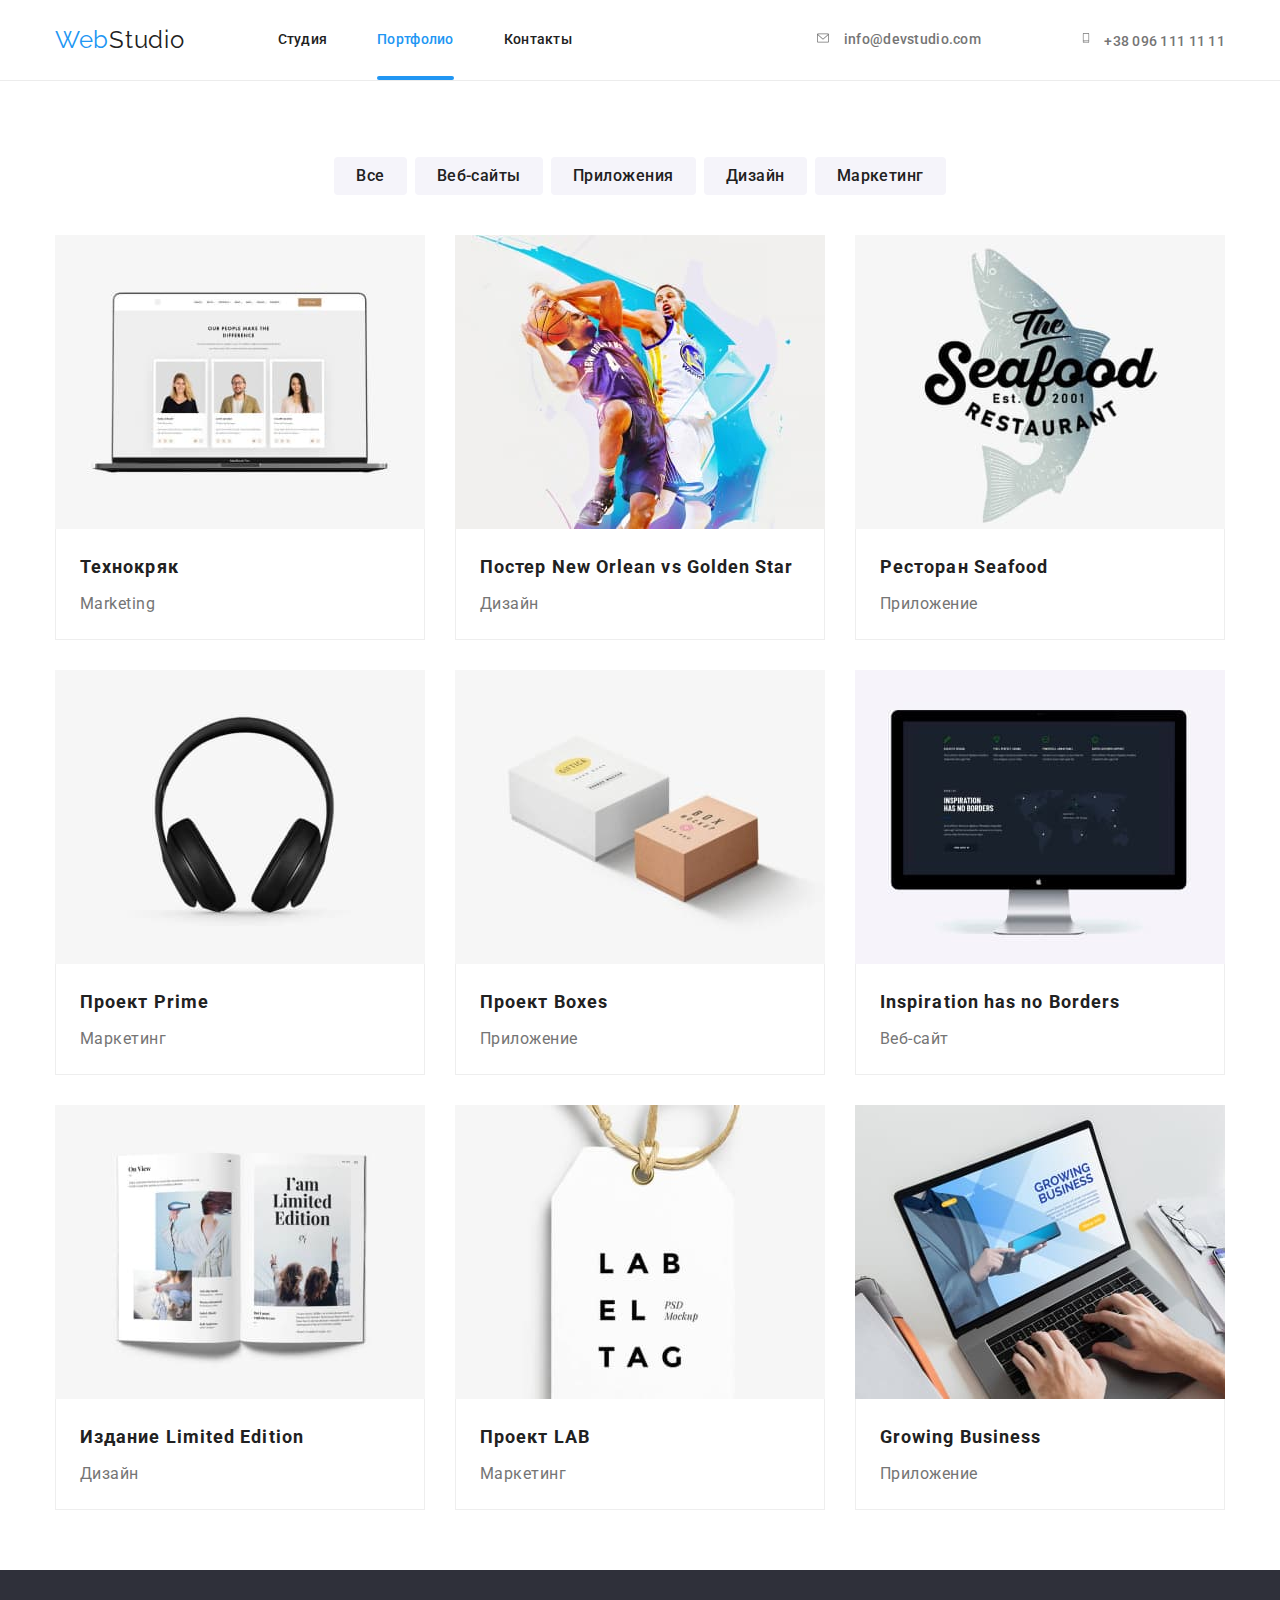
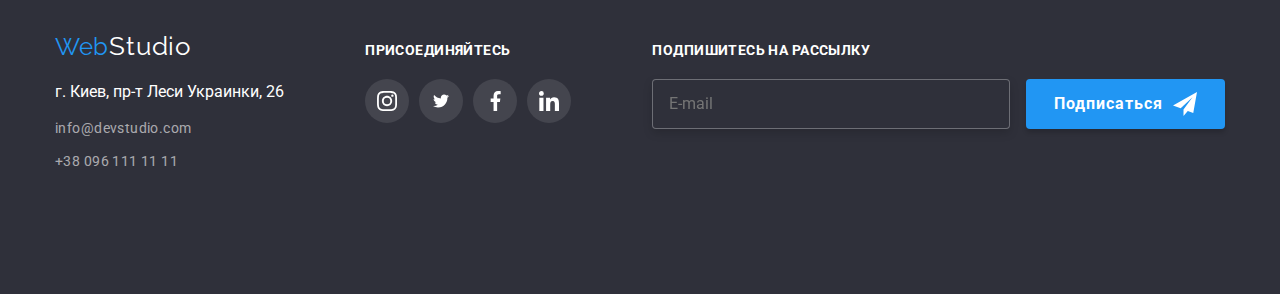
==== commit 3a25daca: "адаптировала portfolio-nav" ====
--- a/portfolio.html
+++ b/portfolio.html
@@ -19,13 +19,12 @@
 
   <body class="page">
     <header class="site-header">
-      <div class="container">
+      <div class="container header-container">
         <nav class="site-header__nav">
-          <a class="logo" href="#">
+          <a class="site-header__logo" href="#">
             <span class="logo__text_accept-color">Web</span
             ><span class="logo__text">Studio</span>
           </a>
-
           <ul class="site-nav">
             <li class="site-nav__item">
               <a href="index.html" class="site-nav__link">Студия</a>
@@ -63,8 +62,87 @@
           </li>
         </ul>
       </div>
+
+      <!--MOBILE MENU -->
+      <div class="menu-container" id="menu-container" data-menu>
+        <nav class="mobile-menu__nav">
+          <ul class="mobile-menu__nav-list">
+            <li class="mobile-menu__nav-item">
+              <a
+                href="./index.html"
+                class="mobile-menu__nav-link mobile-menu__nav-link-is-active"
+                >Студия</a
+              >
+            </li>
+            <li class="mobile-menu__nav-item">
+              <a href="./portfolio.html" class="mobile-menu__nav-link"
+                >Портфолио</a
+              >
+            </li>
+            <li class="mobile-menu__nav-item">
+              <a href="#" class="mobile-menu__nav-link">Контакты</a>
+            </li>
+          </ul>
+        </nav>
+        <div class="mobile-menu__contacts">
+          <ul class="mobile-menu__contact-list">
+            <li class="mobile-menu__contact-item-tel">
+              <a href="tel:+380961111111" class="mobile-menu__contact-tel"
+                >+38 096 111 11 11</a
+              >
+            </li>
+            <li class="mobile-menu__contact-item-mail">
+              <a
+                href="mailto:info@devstudio.com"
+                class="mobile-menu__contact-mail"
+                >info@devstudio.com</a
+              >
+            </li>
+          </ul>
+          <ul class="mobile-menu__social-link-list">
+            <li class="mobile-menu__social-link-item">
+              <a href="#" class="mobile-menu__social-link"> Instagram </a>
+              <span class="mobile-menu__social-link-separator">|</span>
+            </li>
+            <li class="mobile-menu__social-link-item">
+              <a href="#" class="mobile-menu__social-link"> Twitter </a>
+              <span class="mobile-menu__social-link-separator">|</span>
+            </li>
+            <li class="mobile-menu__social-link-item">
+              <a href="#" class="mobile-menu__social-link"> Facebook </a>
+              <span class="mobile-menu__social-link-separator">|</span>
+            </li>
+            <li class="mobile-menu__social-link-item">
+              <a href="#" class="mobile-menu__social-link"> LinkedIn </a>
+            </li>
+          </ul>
+        </div>
+      </div>
+      <button
+        type="button"
+        class="site-header__menu-btn is-open"
+        aria-expanded="false"
+        aria-controls="menu-container"
+        data-menu-button
+      >
+        <svg
+          width="40"
+          height="40"
+          class="site-header__nav_icon"
+          aria-label="Переключатель мобильного меню"
+        >
+          <use
+            class="site-header__nav_icon-close"
+            href="./images/icons.svg#icon-close-black"
+          ></use>
+
+          <use
+            class="site-header__nav_icon-menu"
+            href="./images/icons.svg#icon-menu"
+          ></use>
+        </svg>
+      </button>
     </header>
-
     <main>
       <section class="section">
         <h1 hidden>Портфолио</h1>
--- a/css/main.min.css
+++ b/css/main.min.css
@@ -1,2 +1,2 @@
-.page{background-color:#fff;font-family:Roboto,sans-serif}.container{padding-right:15px;padding-left:15px;margin-left:auto;margin-right:auto}@media screen and (max-width: 480px){.container{width:480px}}@media screen and (min-width: 768px){.container{width:768px}}@media screen and (min-width: 1200px){.container{width:1200px}}.section{padding-top:60px;padding-bottom:60px}.section__title{margin-bottom:50px;font-size:36px;line-height:1.17;text-align:center;color:#212121}ul{list-style:none;padding:0}a{text-decoration:none}img{display:block;max-width:100%}.site-header{border-bottom:1px solid #ececec}.site-header__nav{display:flex;align-items:center}@media screen and (max-width: 768px){.site-header__nav{padding-top:16px;padding-bottom:16px}}.logo{font-family:Raleway,sans-serif;letter-spacing:0.03em;font-size:24px;line-height:1.38;padding-left:0px}@media screen and (min-width: 1200px){.logo{margin-right:93px}}.logo__text_accept-color{color:#2196f3}.logo__text{color:#212121}.logo__text_white{color:#fff;letter-spacing:0.03em;font-size:26px;line-height:1.19}.site-header__menu-btn{display:inline-flex;position:absolute;border:none;z-index:4;top:10px;right:15px}@media screen and (min-width: 768px){.site-header__menu-btn{display:none}}.site-header__menu-btn .site-header__nav_icon-menu{display:none}.site-header__menu-btn.is-open .site-header__nav_icon-menu{display:block}.site-header__menu-btn.is-open .site-header__nav_icon-close{display:none}@media screen and (max-width: 768px){.menu-container{display:none;position:absolute;top:0;left:0;width:100%;height:100%;padding:48px 40px}.menu-container.is-open{display:flex;flex-direction:column;justify-content:space-between;overflow:hidden;z-index:3}}@media screen and (min-width: 768px){.menu-container{display:none}}.site-header__nav{display:flex;align-items:center}@media screen and (max-width: 768px){.site-header__nav{padding-top:16px;padding-bottom:16px}}.site-nav{display:flex;align-items:center}@media screen and (max-width: 768px){.site-nav{display:none}}.site-nav__link{display:flex;align-items:center;color:#212121;letter-spacing:0.02em;font-weight:500;font-size:14px;line-height:1.14;display:block;padding-bottom:32px;padding-top:32px;transition:color 250ms cubic-bezier(0.4, 0, 0.2, 1)}.site-nav__link:hover,.site-nav__link:focus{color:#2196f3}.site-nav__link-is-active{position:relative;color:#2196f3}@media screen and (min-width: 768px){.site-nav__link-is-active::after{content:"";position:absolute;left:0;bottom:0;display:block;width:100%;height:4px;border-radius:2px;background-color:#2196f3}.site-nav__item:not(:last-child){margin-right:50px}}.contact-nav{margin-left:auto}@media screen and (max-width: 768px){.contact-nav{display:none}}@media screen and (min-width: 768px){.contact-nav{display:block}}@media screen and (min-width: 1200px){.contact-nav{display:flex;text-align:center}}.contact-nav__item:not(:last-child){margin-right:50px}.contact-nav__link:hover .contact-nav__icon,.contact-nav__link:focus .contact-nav__icon{fill:#2196f3}@media screen and (min-width: 1200px){.contact-nav__item+.contact-nav__item{margin-left:50px}}.contact-nav__link{padding-top:32px;padding-bottom:32px;font-weight:500;font-size:12px;line-height:1.17;letter-spacing:0.02em;transition:color 250ms cubic-bezier(0.4, 0, 0.2, 1);color:#757575}.contact-nav__link:hover,.contact-nav__link:focus{color:#2196f3}@media screen and (min-width: 1200px){.contact-nav__link{font-size:14px;line-height:1.14}}.contact-nav__icon{fill:#757575;transition:fill 250ms cubic-bezier(0.4, 0, 0.2, 1)}@media screen and (min-width: 768px){.contact-nav__icon{margin-right:8px}}@media screen and (min-width: 768px){.contact-nav__icon{margin-right:10px}}.site-hero{padding-top:118px;padding-bottom:118px;margin-left:auto;margin-right:auto;max-width:1600px;background-color:#c4c4c4;background-image:linear-gradient(to right, rgba(47,48,58,0.4), rgba(47,48,58,0.4)),url(../images/hero/mobile-hero.jpg);background-size:cover}@media screen and (min-device-pixel-ratio: 2), (-webkit-min-device-pixel-ratio: 2), (min-resolution: 192dpi), (min-resolution: 2dppx){.site-hero{background-image:linear-gradient(to right, rgba(47,48,58,0.4), rgba(47,48,58,0.4)),url(../images/hero/mobile-hero@2x.jpg)}}@media screen and (min-width: 489px){.site-hero{background-image:linear-gradient(to right, rgba(47,48,58,0.4), rgba(47,48,58,0.4)),url(../images/hero/tablet-hero.jpg)}}@media screen and (min-width: 489px) and (min-device-pixel-ratio: 2), screen and (min-width: 489px) and (-webkit-min-device-pixel-ratio: 2), screen and (min-width: 489px) and (min-resolution: 192dpi), screen and (min-width: 489px) and (min-resolution: 2dppx){.site-hero{background-image:linear-gradient(to right, rgba(47,48,58,0.4), rgba(47,48,58,0.4)),url(../images/hero/tablet-hero@2x.jpg)}}@media screen and (min-width: 769px){.site-hero{padding-top:200px;padding-bottom:200px;background-image:linear-gradient(to right, rgba(47,48,58,0.4), rgba(47,48,58,0.4)),url(../images/hero/desktop-hero.jpg)}}@media screen and (min-width: 769px) and (min-device-pixel-ratio: 2), screen and (min-width: 769px) and (-webkit-min-device-pixel-ratio: 2), screen and (min-width: 769px) and (min-resolution: 192dpi), screen and (min-width: 769px) and (min-resolution: 2dppx){.site-hero{background-image:linear-gradient(to right, rgba(47,48,58,0.4), rgba(47,48,58,0.4)),url(../images/hero/desktop-hero@2x.jpg)}}.site-hero__title{margin-left:auto;margin-right:auto;margin-top:0;margin-bottom:30px;font-weight:900;font-size:26px;line-height:1.62;text-align:center;letter-spacing:0.06em;text-transform:uppercase;color:#fff}@media screen and (min-width: 1200px){.site-hero__title{font-size:44px;line-height:1.36}}.site-hero__button{display:flex;align-items:center;margin-left:auto;margin-right:auto;padding:10px 32px;font-weight:bold;font-size:16px;line-height:1.87;text-align:center;letter-spacing:0.06em;border:0;color:#fff;background-color:#2196f3;box-shadow:0px 4px 4px rgba(0,0,0,0.15);border-radius:4px}@media screen and (min-width: 768px){.feature__list{display:flex;flex-wrap:wrap;margin:-15px}}.feature__title{text-align:center;letter-spacing:0.03em;font-weight:700;font-size:14px;line-height:1.14;text-transform:uppercase;margin-bottom:10px;margin-top:0px;color:#212121}@media screen and (max-width: 768px){.feature__title{text-align:center}}.feature__text{color:#757575;letter-spacing:0.03em;font-size:14px;line-height:1.71;margin:0px;display:flex}@media screen and (min-width: 768px){.feature__item{width:calc((100% - 60px) / 2);margin:15px}}@media screen and (min-width: 1200px){.feature__item{width:calc((100% - 120px) / 4)}}@media screen and (max-width: 768px){.feature__item:not(:last-child){margin-bottom:30px}}.feature__item-bgr{height:120px;margin-bottom:30px;display:flex;align-items:center;justify-content:center;background:#f5f4fa}.feature__icon{display:inline-block;margin:auto}.section-skills{padding-top:0px}@media screen and (max-width: 1199px){.section-skills{display:none}}.section-skills__images{display:flex;margin:-15px}.section-skills__card{position:relative;margin:15px;width:370px}.section-skills__description{position:absolute;bottom:0;display:flex;align-items:center;justify-content:center;width:100%;height:70px;background:rgba(47,48,58,0.8)}.section-skills__title{font-weight:bold;font-size:14px;line-height:1.14;text-transform:uppercase;color:#fff}.section-team{background-color:#f5f4fa}.team-cards__name{padding:30px}@media screen and (min-width: 768px){.team-cards{display:flex;flex-wrap:wrap;margin:-15px}}.team-cards__item{background-color:#fff;box-shadow:0px 1px 3px rgba(0,0,0,0.12),0px 1px 1px rgba(0,0,0,0.14),0px 2px 1px rgba(0,0,0,0.2);border-radius:0px 0px 4px 4px}@media screen and (max-width: 768px){.team-cards__item:not(:last-child){margin-bottom:30px}}@media screen and (min-width: 768px){.team-cards__item{margin:15px;flex-basis:calc((100% - 4 * 15px) / 2)}}@media screen and (min-width: 1200px){.team-cards__item{flex-basis:calc((100% - 8 * 15px) / 4)}}.team-cards__title{margin-bottom:10px;font-weight:500;font-size:16px;line-height:1.19;text-align:center;color:#212121}.team-cards__text{color:#757575;font-size:16px;line-height:1.18;letter-spacing:0.03em;text-align:center}.social-network__link{display:flex;justify-content:center;align-items:center;width:44px;height:44px;border-radius:50%;transition:background-color 250ms cubic-bezier(0.4, 0, 0.2, 1)}.social-network__link:hover,.social-network__link:focus{background-color:#2196f3}.social-network__icon{fill:#afb1b8;transition:fill 250ms cubic-bezier(0.4, 0, 0.2, 1)}.social-network__link:hover .social-network__icon,.social-network__link:focus .social-network__icon{fill:#fff}.social-network{padding:0;display:flex;justify-content:center}.social-network__item:not(:last-child){margin-right:10px}.clients{display:flex;flex-wrap:wrap;padding:0;margin:-15px}.clients__item{margin:15px}@media screen and (max-width: 768px){.clients__item{width:calc((100% - 2 * 30px) / 2)}}@media screen and (min-width: 768px){.clients__item{flex-basis:calc((100% - 3 * 30px) / 3)}}@media screen and (min-width: 1200px){.clients__item{flex-basis:calc((100% - 6 * 30px) / 6)}}.clients__link{display:flex;align-items:center;height:92px;border:1px solid #afb1b8;border-radius:4px;justify-content:center;transition:border 250ms cubic-bezier(0.4, 0, 0.2, 1)}.clients__icon{fill:#afb1b8;transition:fill 250ms cubic-bezier(0.4, 0, 0.2, 1)}.clients__link:hover .clients__icon{fill:#2196f3}.clients__link:hover{border:1px solid #2196f3}.portfolio-nav{margin-bottom:50px;display:flex;justify-content:center;margin-top:0px}.portfolio-nav__button{color:#fff;background-color:#2196f3;letter-spacing:0.06em;font-size:16px;line-height:1.87;text-align:center;font-weight:700;cursor:pointer;border-radius:4px;padding:6px 22px;border:0px;transition-property:color, background-color, box-shadow;transition-duration:250ms;transition-timing-function:cubic-bezier(0.4, 0, 0.2, 1)}.portfolio-nav__item{margin-left:8px}.portfolio-nav__item:first-child{margin-left:0px}.portfolio-nav .portfolio-nav__button{background-color:#f5f4fa;color:#212121;border-radius:4px;font-weight:500;font-size:16px;line-height:1.62;letter-spacing:0.03em}.portfolio-nav .portfolio-nav__button:hover,.portfolio-nav .portfolio-nav__button:focus{color:#fff;background-color:#2196f3;box-shadow:0px 3px 1px rgba(0,0,0,0.1),0px 1px 2px rgba(0,0,0,0.08),0px 2px 2px rgba(0,0,0,0.12);border-radius:4px}.portfolio{display:flex;flex-wrap:wrap;margin-top:-30px;margin-left:-30px;margin-bottom:0px}.portfolio__card{position:relative;overflow:hidden}.portfolio__overlay{position:absolute;top:0;left:0;width:100%;height:100%;background-color:rgba(33,150,243,0.9);transform:translateY(100%);transition:transform 250ms cubic-bezier(0.4, 0, 0.2, 1);color:#fff;padding:60px 20px;font-size:18px;line-height:1.55;letter-spacing:0.03em}.portfolio__direction{padding:20px 24px;border-left:1px solid #eee;border-right:1px solid #eee;border-bottom:1px solid #eee}.portfolio__title{color:#212121;font-weight:700;font-size:18px;line-height:2;letter-spacing:0.06em;margin:0px}.portfolio__text{font-size:16px;line-height:1.87;letter-spacing:0.03em;color:#757575;margin-top:4px;margin-bottom:0px}.portfolio__item{background:#fff;box-sizing:border-box;width:370px;padding:0;margin-left:30px;margin-top:30px;transition:box-shadow 250ms cubic-bezier(0.4, 0, 0.2, 1)}.portfolio__item:hover{box-shadow:0px 1px 1px rgba(0,0,0,0.12),0px 4px 4px rgba(0,0,0,0.06),1px 4px 6px rgba(0,0,0,0.16)}.portfolio__item:hover .portfolio__overlay{transform:translateY(0)}.footer{padding-bottom:60px;padding-top:60px;background-color:#2f303a}.footer .footer__title{margin-bottom:20px;font-weight:700;text-transform:uppercase;color:#fff;letter-spacing:0.03em;font-size:14px;line-height:1.14;margin-top:0px}.footer .footer__container{text-align:center}@media screen and (min-width: 768px){.footer .footer__container{display:flex;flex-wrap:wrap}}@media screen and (min-width: 1200px){.footer .footer__container{align-items:baseline;justify-content:space-between;text-align:left}}.footer .footer-contaсt{margin-bottom:60px}@media screen and (min-width: 768px){.footer .footer-contaсt{margin-left:61px;margin-right:165px}}@media screen and (min-width: 1200px){.footer .footer-contaсt{margin:0}}.footer .footer-contaсt__address{align-items:center;margin-top:20px;margin-bottom:60px;font-style:normal;color:#fff}.footer .footer-contaсt__link{display:block;margin-top:8px;font-size:14px;line-height:1.71;letter-spacing:0.03em;text-decoration:none;color:rgba(255,255,255,0.6)}.footer .footer-contaсt__item:last-child{margin-top:9px}.footer .footer-social-links{margin-bottom:60px}@media screen and (min-width: 1200px){.footer .footer-social-links{margin:0}}.footer .footer-social-links__list{margin:0;padding:0;display:flex;justify-content:center}.footer .footer-social-links__item:not(:last-child){margin-right:10px}.footer .footer-social-links__link{width:44px;height:44px;display:flex;justify-content:center;align-items:center;border-radius:50%;background:rgba(255,255,255,0.1)}.footer .footer-social-links__link:hover,.footer .footer-social-links__link:focus{background-color:#2196f3;transition:background-color 250ms cubic-bezier(0.4, 0, 0.2, 1)}.footer .footer-social-links__icon{fill:#fff}@media screen and (min-width: 768px){.footer__subscribe-thumb{min-width:450px;margin-left:auto;margin-right:auto}}@media screen and (min-width: 1200px){.footer__subscribe-thumb{margin:0}}@media screen and (min-width: 1200px){.form-subscribe{margin-bottom:0}}.form-subscribe :focus{color:#2196f3}.form-subscribe__icon-send{margin-left:10px;fill:#fff}.form-subscribe__send-email{width:100%;height:50px;padding:15px 16px;cursor:pointer;border:1px solid rgba(255,255,255,0.3);filter:drop-shadow(0px 4px 4px rgba(0,0,0,0.15));border-radius:4px;font-weight:400;font-size:16px;line-height:1.25;background-color:#2f303a;color:rgba(255,255,255,0.6)}@media screen and (min-width: 1200px){.form-subscribe__send-email{width:358px}}.form-subscribe__send-email::placeholder{font-weight:400;font-size:16px;line-height:1.25;margin-top:15px;margin-bottom:15px}.form-subscribe__submit-email{align-items:center;font-weight:700;font-size:16px;line-height:1.87;text-align:center;letter-spacing:0.06em;border:0;color:#fff;background-color:#2196f3;box-shadow:0px 4px 4px rgba(0,0,0,0.15);border-radius:4px;margin-top:20px;padding:10px 28px;display:inline-flex}@media screen and (min-width: 1200px){.form-subscribe__submit-email{margin:0 0 0 12px}}.backdrop{position:fixed;top:0;left:0;width:100%;height:100%;background-color:rgba(0,0,0,0.2);opacity:1;transition:opacity 250ms cubic-bezier(0.4, 0, 0.2, 1)}.backdrop.is-hidden{opacity:0;pointer-events:none;visibility:hidden;transition:visibility 250ms cubic-bezier(0.4, 0, 0.2, 1),opacity 250ms cubic-bezier(0.4, 0, 0.2, 1)}.backdrop.is-hidden .modal{transform:translate(-50%, -50%) scale(0.9)}.modal{position:absolute;top:50%;left:50%;width:528px;height:581px;background-color:#fff;box-shadow:0px 1px 3px rgba(0,0,0,0.12),0px 1px 1px rgba(0,0,0,0.14),0px 2px 1px rgba(0,0,0,0.2);border-radius:4px;transform:translate(-50%, -50%) scale(1);transition:transform 250ms cubic-bezier(0.4, 0, 0.2, 1)}.modal__content{padding:40px}.modal__header{margin-bottom:12px;font-weight:700;font-size:20px;line-height:1.15;text-align:center;letter-spacing:0.03em;color:#212121}.modal__btn-submit{display:block;margin:0 auto;margin-top:30px;width:200px;height:50px;cursor:pointer;border:none;background:#2196f3;box-shadow:0px 4px 4px rgba(0,0,0,0.15);border-radius:4px;font-weight:700;font-size:16px;line-height:1.87;letter-spacing:0.06em;color:#fff;transition:background-color 250ms cubic-bezier(0.4, 0, 0.2, 1)}.modal__btn-submit:hover{background:#188ce8;box-shadow:0px 4px 4px rgba(0,0,0,0.15);border-radius:4px}.modal__btn-close{position:absolute;top:0;right:0;display:flex;height:38px;padding:0;background-color:#fff;border:none}.modal__btn-close_bgr{position:relative;margin-top:8px;margin-right:8px;width:30px;height:30px;border:1px solid rgba(0,0,0,0.1);border-radius:50%;background-color:#fff}.modal__btn-close_icon{position:absolute;top:50%;left:50%;transform:translate(-50%, -50%);transition:fill 250ms cubic-bezier(0.4, 0, 0.2, 1)}.modal__btn-close_icon:hover,.modal__btn-close_icon:focus{fill:#2196f3}.modal-form{display:flex;flex-direction:column}.modal-form__label-text{color:#757575}.modal-form label:not(:last-child){margin-bottom:10px}.modal-form .modal-input-wrapper__text:focus,.modal-form textarea:focus{outline:none;border:1px solid #2196f3}.modal-form textarea{height:120px;padding:12px 16px;resize:none}.modal-form .modal-input-wrapper__text:focus+.modal-input-wrapper__icon{fill:#2196f3}.modal-input-wrapper{display:block;position:relative}.modal-input-wrapper__text{border:1px solid rgba(33,33,33,0.2);border-radius:4px;width:100%;color:#212121;height:40px;padding-left:42px}.modal-input-wrapper__icon{position:absolute;top:50%;transform:translateY(-50%);left:12px}.checkbox{display:flex;align-items:center;justify-content:center;margin-bottom:30px}.checkbox__link{color:#2196f3;text-decoration:underline;font-weight:normal;font-size:14px;line-height:1.71;letter-spacing:0.03em}.checkbox__hidden{position:absolute;width:1px;height:1px;margin:-1px;border:0;padding:0;clip:rect(0 0 0 0);overflow:hidden}.checkbox__hidden:checked+.checkbox__icon{background-color:#2196f3;border:none}.checkbox__icon{margin-right:8px;display:flex;justify-content:center;align-items:center;width:16px;height:15px;border:2px solid #212121;border-radius:2px}.checkbox__icon>.checkbox__icon-check{fill:transparent}.checkbox:checked+* .checkbox__icon-check{fill:#fff}.checkbox__text{font-weight:normal;font-size:14px;line-height:1.71;letter-spacing:0.03em;color:#757575}
+.page{background-color:#fff;font-family:Roboto,sans-serif}.container{padding-right:15px;padding-left:15px;margin-left:auto;margin-right:auto}@media screen and (max-width: 480px){.container{width:480px}}@media screen and (min-width: 768px){.container{width:768px}}@media screen and (min-width: 1200px){.container{width:1200px}}.section{padding-top:60px;padding-bottom:60px}.section__title{margin-bottom:50px;font-size:36px;line-height:1.17;text-align:center;color:#212121}ul{list-style:none;padding:0}a{text-decoration:none}img{display:block;max-width:100%}.site-header{border-bottom:1px solid #ececec}.header-container{display:flex;align-items:center}@media screen and (max-width: 768px){.header-container{padding-top:16px;padding-bottom:16px}}.logo{font-family:Raleway,sans-serif;letter-spacing:0.03em;font-size:24px;line-height:1.38;padding-left:0px}.logo__text_accept-color{color:#2196f3}.logo__text{color:#212121}.logo__text_white{color:#fff;letter-spacing:0.03em;font-size:26px;line-height:1.19}.site-header__logo{font-family:Raleway,sans-serif;letter-spacing:0.03em;font-size:24px;line-height:1.38;padding-left:0px}@media screen and (min-width: 768px){.site-header__logo{margin-right:88px}}@media screen and (min-width: 1200px){.site-header__logo{margin-right:93px}}.site-header__nav{display:flex;align-items:center}@media screen and (max-width: 768px){.site-header__nav{padding-top:16px;padding-bottom:16px}}.site-nav{display:flex;align-items:center;margin:0}@media screen and (max-width: 767px){.site-nav{display:none}}.site-nav__link{display:flex;align-items:center;color:#212121;letter-spacing:0.02em;font-weight:500;font-size:14px;line-height:1.14;padding-bottom:32px;padding-top:32px;transition:color 250ms cubic-bezier(0.4, 0, 0.2, 1)}.site-nav__link:hover,.site-nav__link:focus{color:#2196f3}.site-nav__link-is-active{position:relative;color:#2196f3}@media screen and (min-width: 768px){.site-nav__link-is-active::after{content:"";position:absolute;left:0;bottom:0;display:block;width:100%;height:4px;border-radius:2px;background-color:#2196f3}.site-nav__item:not(:last-child){margin-right:50px}}.contact-nav{margin-left:auto}@media screen and (max-width: 768px){.contact-nav{display:none}}@media screen and (min-width: 768px){.contact-nav{display:block}}@media screen and (min-width: 1200px){.contact-nav{display:flex;text-align:center}}.contact-nav__item:not(:last-child){margin-right:50px}.contact-nav__link:hover .contact-nav__icon,.contact-nav__link:focus .contact-nav__icon{fill:#2196f3}@media screen and (min-width: 1200px){.contact-nav__item+.contact-nav__item{margin-left:50px}}.contact-nav__link{padding-top:32px;padding-bottom:32px;font-weight:500;font-size:12px;line-height:1.17;letter-spacing:0.02em;transition:color 250ms cubic-bezier(0.4, 0, 0.2, 1);color:#757575}.contact-nav__link:hover,.contact-nav__link:focus{color:#2196f3}@media screen and (min-width: 1200px){.contact-nav__link{font-size:14px;line-height:1.14}}.contact-nav__icon{fill:#757575;transition:fill 250ms cubic-bezier(0.4, 0, 0.2, 1)}@media screen and (min-width: 768px){.contact-nav__icon{margin-right:8px}}@media screen and (min-width: 768px){.contact-nav__icon{margin-right:10px}}.site-header__menu-btn{display:inline-flex;position:absolute;z-index:4;top:10px;right:15px}@media screen and (min-width: 768px){.site-header__menu-btn{display:none}}.site-header__menu-btn .site-header__nav_icon-menu{display:none}.site-header__menu-btn.is-open .site-header__nav_icon-menu{display:block}.site-header__menu-btn.is-open .site-header__nav_icon-close{display:none}.menu-container{background-color:#fff}@media screen and (max-width: 768px){.menu-container{display:none;position:absolute;top:0;left:0;width:100%;height:100%;padding:48px 40px}.menu-container .menu-container.is-open{display:flex;flex-direction:column;justify-content:space-between;overflow:hidden;z-index:3}}@media screen and (min-width: 768px){.menu-container{display:none}}.site-header__nav_icon:hover,.site-header__nav_icon:focus{fill:#2196f3}.mobile-menu__nav-item:not(:last-child){margin-bottom:32px}.mobile-menu__nav-link{font-weight:500;font-size:40px;line-height:1.18;letter-spacing:0.02em;color:#757575}.mobile-menu__nav-link:hover,.mobile-menu__nav-link:focus{color:#2196f3}@media screen and (max-width: 480px){.mobile-menu__nav-link{font-size:20px}}.mobile-menu__nav-link-is-active{color:#2196f3}.mobile-menu__contact-item-tel{margin-bottom:32px}.mobile-menu__contact-tel{font-weight:500;font-size:34px;line-height:1.18;letter-spacing:0.02em;color:#2196f3}@media screen and (max-width: 480px){.mobile-menu__contact-tel{font-size:17px}}.mobile-menu__contact-item-mail{margin-bottom:64px}.mobile-menu__contact-mail{font-weight:500;font-size:24px;line-height:1.17;letter-spacing:0.02em;color:#757575}@media screen and (max-width: 480px){.mobile-menu__contact-mail{font-size:12px}}.mobile-menu__social-link-list{display:flex;padding:0}.mobile-menu__social-link{font-weight:500;font-size:18px;line-height:1.22;letter-spacing:0.02em;color:#2196f3}@media screen and (max-width: 480px){.mobile-menu__social-link{font-size:9px}}.mobile-menu__social-link-separator{margin:0 10px}.site-hero{padding-top:118px;padding-bottom:118px;margin-left:auto;margin-right:auto;max-width:1600px;background-color:#c4c4c4;background-image:linear-gradient(to right, rgba(47,48,58,0.4), rgba(47,48,58,0.4)),url(../images/hero/mobile-hero.jpg);background-size:cover}@media screen and (min-device-pixel-ratio: 2), (-webkit-min-device-pixel-ratio: 2), (min-resolution: 192dpi), (min-resolution: 2dppx){.site-hero{background-image:linear-gradient(to right, rgba(47,48,58,0.4), rgba(47,48,58,0.4)),url(../images/hero/mobile-hero@2x.jpg)}}@media screen and (min-width: 489px){.site-hero{background-image:linear-gradient(to right, rgba(47,48,58,0.4), rgba(47,48,58,0.4)),url(../images/hero/tablet-hero.jpg)}}@media screen and (min-width: 489px) and (min-device-pixel-ratio: 2), screen and (min-width: 489px) and (-webkit-min-device-pixel-ratio: 2), screen and (min-width: 489px) and (min-resolution: 192dpi), screen and (min-width: 489px) and (min-resolution: 2dppx){.site-hero{background-image:linear-gradient(to right, rgba(47,48,58,0.4), rgba(47,48,58,0.4)),url(../images/hero/tablet-hero@2x.jpg)}}@media screen and (min-width: 769px){.site-hero{padding-top:200px;padding-bottom:200px;background-image:linear-gradient(to right, rgba(47,48,58,0.4), rgba(47,48,58,0.4)),url(../images/hero/desktop-hero.jpg)}}@media screen and (min-width: 769px) and (min-device-pixel-ratio: 2), screen and (min-width: 769px) and (-webkit-min-device-pixel-ratio: 2), screen and (min-width: 769px) and (min-resolution: 192dpi), screen and (min-width: 769px) and (min-resolution: 2dppx){.site-hero{background-image:linear-gradient(to right, rgba(47,48,58,0.4), rgba(47,48,58,0.4)),url(../images/hero/desktop-hero@2x.jpg)}}.site-hero__title{margin-left:auto;margin-right:auto;margin-top:0;margin-bottom:30px;font-weight:900;font-size:26px;line-height:1.62;text-align:center;letter-spacing:0.06em;text-transform:uppercase;color:#fff}@media screen and (min-width: 1200px){.site-hero__title{font-size:44px;line-height:1.36}}.site-hero__button{display:flex;align-items:center;margin-left:auto;margin-right:auto;padding:10px 32px;font-weight:bold;font-size:16px;line-height:1.87;text-align:center;letter-spacing:0.06em;border:0;color:#fff;background-color:#2196f3;box-shadow:0px 4px 4px rgba(0,0,0,0.15);border-radius:4px}@media screen and (min-width: 768px){.feature__list{display:flex;flex-wrap:wrap;margin:-15px}}.feature__title{text-align:center;letter-spacing:0.03em;font-weight:700;font-size:14px;line-height:1.14;text-transform:uppercase;margin-bottom:10px;margin-top:0px;color:#212121}@media screen and (max-width: 768px){.feature__title{text-align:center}}.feature__text{color:#757575;letter-spacing:0.03em;font-size:14px;line-height:1.71;margin:0px;display:flex}@media screen and (min-width: 768px){.feature__item{width:calc((100% - 60px) / 2);margin:15px}}@media screen and (min-width: 1200px){.feature__item{width:calc((100% - 120px) / 4)}}@media screen and (max-width: 768px){.feature__item:not(:last-child){margin-bottom:30px}}.feature__item-bgr{height:120px;margin-bottom:30px;display:flex;align-items:center;justify-content:center;background:#f5f4fa}.feature__icon{display:inline-block;margin:auto}.section-skills{padding-top:0px}@media screen and (max-width: 1199px){.section-skills{display:none}}.section-skills__images{display:flex;margin:-15px}.section-skills__card{position:relative;margin:15px;width:370px}.section-skills__description{position:absolute;bottom:0;display:flex;align-items:center;justify-content:center;width:100%;height:70px;background:rgba(47,48,58,0.8)}.section-skills__title{font-weight:bold;font-size:14px;line-height:1.14;text-transform:uppercase;color:#fff}.section-team{background-color:#f5f4fa}.team-cards__name{padding:30px}@media screen and (min-width: 768px){.team-cards{display:flex;flex-wrap:wrap;margin:-15px}}.team-cards__item{background-color:#fff;box-shadow:0px 1px 3px rgba(0,0,0,0.12),0px 1px 1px rgba(0,0,0,0.14),0px 2px 1px rgba(0,0,0,0.2);border-radius:0px 0px 4px 4px}@media screen and (max-width: 768px){.team-cards__item:not(:last-child){margin-bottom:30px}}@media screen and (min-width: 768px){.team-cards__item{margin:15px;flex-basis:calc((100% - 4 * 15px) / 2)}}@media screen and (min-width: 1200px){.team-cards__item{flex-basis:calc((100% - 8 * 15px) / 4)}}.team-cards__title{margin-bottom:10px;font-weight:500;font-size:16px;line-height:1.19;text-align:center;color:#212121}.team-cards__text{color:#757575;font-size:16px;line-height:1.18;letter-spacing:0.03em;text-align:center}.social-network__link{display:flex;justify-content:center;align-items:center;width:44px;height:44px;border-radius:50%;transition:background-color 250ms cubic-bezier(0.4, 0, 0.2, 1)}.social-network__link:hover,.social-network__link:focus{background-color:#2196f3}.social-network__icon{fill:#afb1b8;transition:fill 250ms cubic-bezier(0.4, 0, 0.2, 1)}.social-network__link:hover .social-network__icon,.social-network__link:focus .social-network__icon{fill:#fff}.social-network{padding:0;display:flex;justify-content:center}.social-network__item:not(:last-child){margin-right:10px}.clients{display:flex;flex-wrap:wrap;padding:0;margin:-15px}.clients__item{margin:15px}@media screen and (max-width: 768px){.clients__item{width:calc((100% - 2 * 30px) / 2)}}@media screen and (min-width: 768px){.clients__item{flex-basis:calc((100% - 3 * 30px) / 3)}}@media screen and (min-width: 1200px){.clients__item{flex-basis:calc((100% - 6 * 30px) / 6)}}.clients__link{display:flex;align-items:center;height:92px;border:1px solid #afb1b8;border-radius:4px;justify-content:center;transition:border 250ms cubic-bezier(0.4, 0, 0.2, 1)}.clients__icon{fill:#afb1b8;transition:fill 250ms cubic-bezier(0.4, 0, 0.2, 1)}.clients__link:hover .clients__icon{fill:#2196f3}.clients__link:hover{border:1px solid #2196f3}.portfolio-nav{margin-bottom:40px;display:flex;flex-wrap:wrap}@media screen and (min-width: 768px){.portfolio-nav{justify-content:center}}@media screen and (max-width: 768px){.portfolio-nav__item:not(:nth-last-child(-n+2)){margin-bottom:15px}}.portfolio-nav__item{margin-right:8px}.portfolio-nav__item:last-child{margin-right:0}.portfolio-nav__button{color:#fff;background-color:#2196f3;letter-spacing:0.06em;font-size:16px;line-height:1.87;text-align:center;font-weight:700;cursor:pointer;border-radius:4px;padding:6px 22px;border:0px;transition-property:color, background-color, box-shadow;transition-duration:250ms;transition-timing-function:cubic-bezier(0.4, 0, 0.2, 1)}.portfolio-nav .portfolio-nav__button{background-color:#f5f4fa;color:#212121;border-radius:4px;font-weight:500;font-size:16px;line-height:1.62;letter-spacing:0.03em}.portfolio-nav .portfolio-nav__button:hover,.portfolio-nav .portfolio-nav__button:focus{color:#fff;background-color:#2196f3;box-shadow:0px 3px 1px rgba(0,0,0,0.1),0px 1px 2px rgba(0,0,0,0.08),0px 2px 2px rgba(0,0,0,0.12);border-radius:4px}.portfolio{display:flex;flex-wrap:wrap;margin-top:-30px;margin-left:-30px;margin-bottom:0px}.portfolio__card{position:relative;overflow:hidden}.portfolio__overlay{position:absolute;top:0;left:0;width:100%;height:100%;background-color:rgba(33,150,243,0.9);transform:translateY(100%);transition:transform 250ms cubic-bezier(0.4, 0, 0.2, 1);color:#fff;padding:60px 20px;font-size:18px;line-height:1.55;letter-spacing:0.03em}.portfolio__direction{padding:20px 24px;border-left:1px solid #eee;border-right:1px solid #eee;border-bottom:1px solid #eee}.portfolio__title{color:#212121;font-weight:700;font-size:18px;line-height:2;letter-spacing:0.06em;margin:0px}.portfolio__text{font-size:16px;line-height:1.87;letter-spacing:0.03em;color:#757575;margin-top:4px;margin-bottom:0px}.portfolio__item{background:#fff;box-sizing:border-box;width:370px;padding:0;margin-left:30px;margin-top:30px;transition:box-shadow 250ms cubic-bezier(0.4, 0, 0.2, 1)}.portfolio__item:hover{box-shadow:0px 1px 1px rgba(0,0,0,0.12),0px 4px 4px rgba(0,0,0,0.06),1px 4px 6px rgba(0,0,0,0.16)}.portfolio__item:hover .portfolio__overlay{transform:translateY(0)}.footer{padding-bottom:60px;padding-top:60px;background-color:#2f303a}.footer .footer__title{margin-bottom:20px;font-weight:700;text-transform:uppercase;color:#fff;letter-spacing:0.03em;font-size:14px;line-height:1.14;margin-top:0px}.footer .footer__container{text-align:center}@media screen and (min-width: 768px){.footer .footer__container{display:flex;flex-wrap:wrap}}@media screen and (min-width: 1200px){.footer .footer__container{align-items:baseline;justify-content:space-between;text-align:left}}.footer .footer-contaсt{margin-bottom:60px}@media screen and (min-width: 768px){.footer .footer-contaсt{margin-left:61px;margin-right:165px}}@media screen and (min-width: 1200px){.footer .footer-contaсt{margin:0}}.footer .footer-contaсt__address{align-items:center;margin-top:20px;margin-bottom:60px;font-style:normal;color:#fff}.footer .footer-contaсt__link{display:block;margin-top:8px;font-size:14px;line-height:1.71;letter-spacing:0.03em;text-decoration:none;color:rgba(255,255,255,0.6)}.footer .footer-contaсt__item:last-child{margin-top:9px}.footer .footer-social-links{margin-bottom:60px}@media screen and (min-width: 1200px){.footer .footer-social-links{margin:0}}.footer .footer-social-links__list{margin:0;padding:0;display:flex;justify-content:center}.footer .footer-social-links__item:not(:last-child){margin-right:10px}.footer .footer-social-links__link{width:44px;height:44px;display:flex;justify-content:center;align-items:center;border-radius:50%;background:rgba(255,255,255,0.1)}.footer .footer-social-links__link:hover,.footer .footer-social-links__link:focus{background-color:#2196f3;transition:background-color 250ms cubic-bezier(0.4, 0, 0.2, 1)}.footer .footer-social-links__icon{fill:#fff}@media screen and (min-width: 768px){.footer__subscribe-thumb{min-width:450px;margin-left:auto;margin-right:auto}}@media screen and (min-width: 1200px){.footer__subscribe-thumb{margin:0}}@media screen and (min-width: 1200px){.form-subscribe{margin-bottom:0}}.form-subscribe :focus{color:#2196f3}.form-subscribe__icon-send{margin-left:10px;fill:#fff}.form-subscribe__send-email{width:100%;height:50px;padding:15px 16px;cursor:pointer;border:1px solid rgba(255,255,255,0.3);filter:drop-shadow(0px 4px 4px rgba(0,0,0,0.15));border-radius:4px;font-weight:400;font-size:16px;line-height:1.25;background-color:#2f303a;color:rgba(255,255,255,0.6)}@media screen and (min-width: 1200px){.form-subscribe__send-email{width:358px}}.form-subscribe__send-email::placeholder{font-weight:400;font-size:16px;line-height:1.25;margin-top:15px;margin-bottom:15px}.form-subscribe__submit-email{align-items:center;font-weight:700;font-size:16px;line-height:1.87;text-align:center;letter-spacing:0.06em;border:0;color:#fff;background-color:#2196f3;box-shadow:0px 4px 4px rgba(0,0,0,0.15);border-radius:4px;margin-top:20px;padding:10px 28px;display:inline-flex}@media screen and (min-width: 1200px){.form-subscribe__submit-email{margin:0 0 0 12px}}.backdrop{position:fixed;top:0;left:0;width:100%;height:100%;background-color:rgba(0,0,0,0.2);opacity:1;z-index:5;transition:opacity 250ms cubic-bezier(0.4, 0, 0.2, 1),visibility 250ms cubic-bezier(0.4, 0, 0.2, 1)}.backdrop.is-hidden{opacity:0;pointer-events:none;visibility:hidden;transition:visibility 250ms cubic-bezier(0.4, 0, 0.2, 1),opacity 250ms cubic-bezier(0.4, 0, 0.2, 1)}.backdrop.is-hidden .modal{transform:translate(-50%, -50%) scale(0.9);transition:transform 250ms cubic-bezier(0.4, 0, 0.2, 1)}.modal{position:absolute;top:50%;left:50%;width:100%;height:100%;padding:40px;background-color:#fff;box-shadow:0px 1px 3px rgba(0,0,0,0.12),0px 1px 1px rgba(0,0,0,0.14),0px 2px 1px rgba(0,0,0,0.2);border-radius:4px;transform:translate(-50%, -50%) scale(1);transition:transform 250ms cubic-bezier(0.4, 0, 0.2, 1)}@media screen and (min-width: 480px){.modal{width:450px;height:609px}}@media screen and (min-width: 1200px){.modal{width:528px;height:581px}}.modal__header{font-weight:700;font-size:20px;line-height:1.15;text-align:center;letter-spacing:0.03em;color:#212121}.modal__btn-submit{display:block;margin:0 auto;margin-top:30px;width:200px;height:50px;cursor:pointer;border:none;background:#2196f3;box-shadow:0px 4px 4px rgba(0,0,0,0.15);border-radius:4px;font-weight:700;font-size:16px;line-height:1.87;letter-spacing:0.06em;color:#fff;transition:background-color 250ms cubic-bezier(0.4, 0, 0.2, 1)}.modal__btn-submit:hover{background:#188ce8;box-shadow:0px 4px 4px rgba(0,0,0,0.15);border-radius:4px}.modal__btn-close{position:absolute;top:8px;right:8px;display:flex;align-items:center;justify-content:center;width:30px;height:30px;background-color:#fff;border:none;border:1px solid rgba(0,0,0,0.1);border-radius:50%;background-color:#fff}.modal__btn-close_icon{position:absolute;top:50%;left:50%;transform:translate(-50%, -50%);transition:fill 250ms cubic-bezier(0.4, 0, 0.2, 1)}.modal__btn-close_icon:hover,.modal__btn-close_icon:focus{fill:#2196f3}.modal-form{display:flex;flex-direction:column}.modal-form__field{position:relative;display:block}.modal-form__label-text{position:absolute;top:-18px;left:0;font-size:12px;line-height:1.17;letter-spacing:0.01em;color:#757575}.modal-form label:not(:last-child){margin-bottom:10px}.modal-form .modal-input-wrapper__text:focus,.modal-form textarea:focus{outline:none;border:1px solid #2196f3}.modal-form textarea{height:120px;padding:12px 16px;resize:none}.modal-form .modal-input-wrapper__text:focus+.modal-input-wrapper__icon{fill:#2196f3}.modal-input-wrapper{display:block;position:relative}.modal-input-wrapper__text{border:1px solid rgba(33,33,33,0.2);border-radius:4px;width:100%;color:#212121;height:40px;padding-left:42px}.modal-input-wrapper__icon{position:absolute;top:50%;transform:translateY(-50%);left:12px}.checkbox{display:flex;align-items:center}.checkbox__link{color:#2196f3;text-decoration:underline;font-weight:normal;font-size:14px;line-height:1.71;letter-spacing:0.03em}.checkbox__hidden{position:absolute;width:1px;height:1px;margin:-1px;border:0;padding:0;clip:rect(0 0 0 0);overflow:hidden}.checkbox__hidden:checked+.checkbox__icon{background-color:#2196f3;border:none}.checkbox__icon{margin-right:8px;display:flex;justify-content:center;align-items:center;width:16px;height:15px;border:2px solid #212121;border-radius:2px}.checkbox__icon>.checkbox__icon-check{fill:transparent}.checkbox:checked+* .checkbox__icon-check{fill:#fff}.checkbox__text{margin-left:24px;font-size:12px;line-height:1.17;letter-spacing:0.03em;color:#757575}
 /*# sourceMappingURL=main.min.css.map */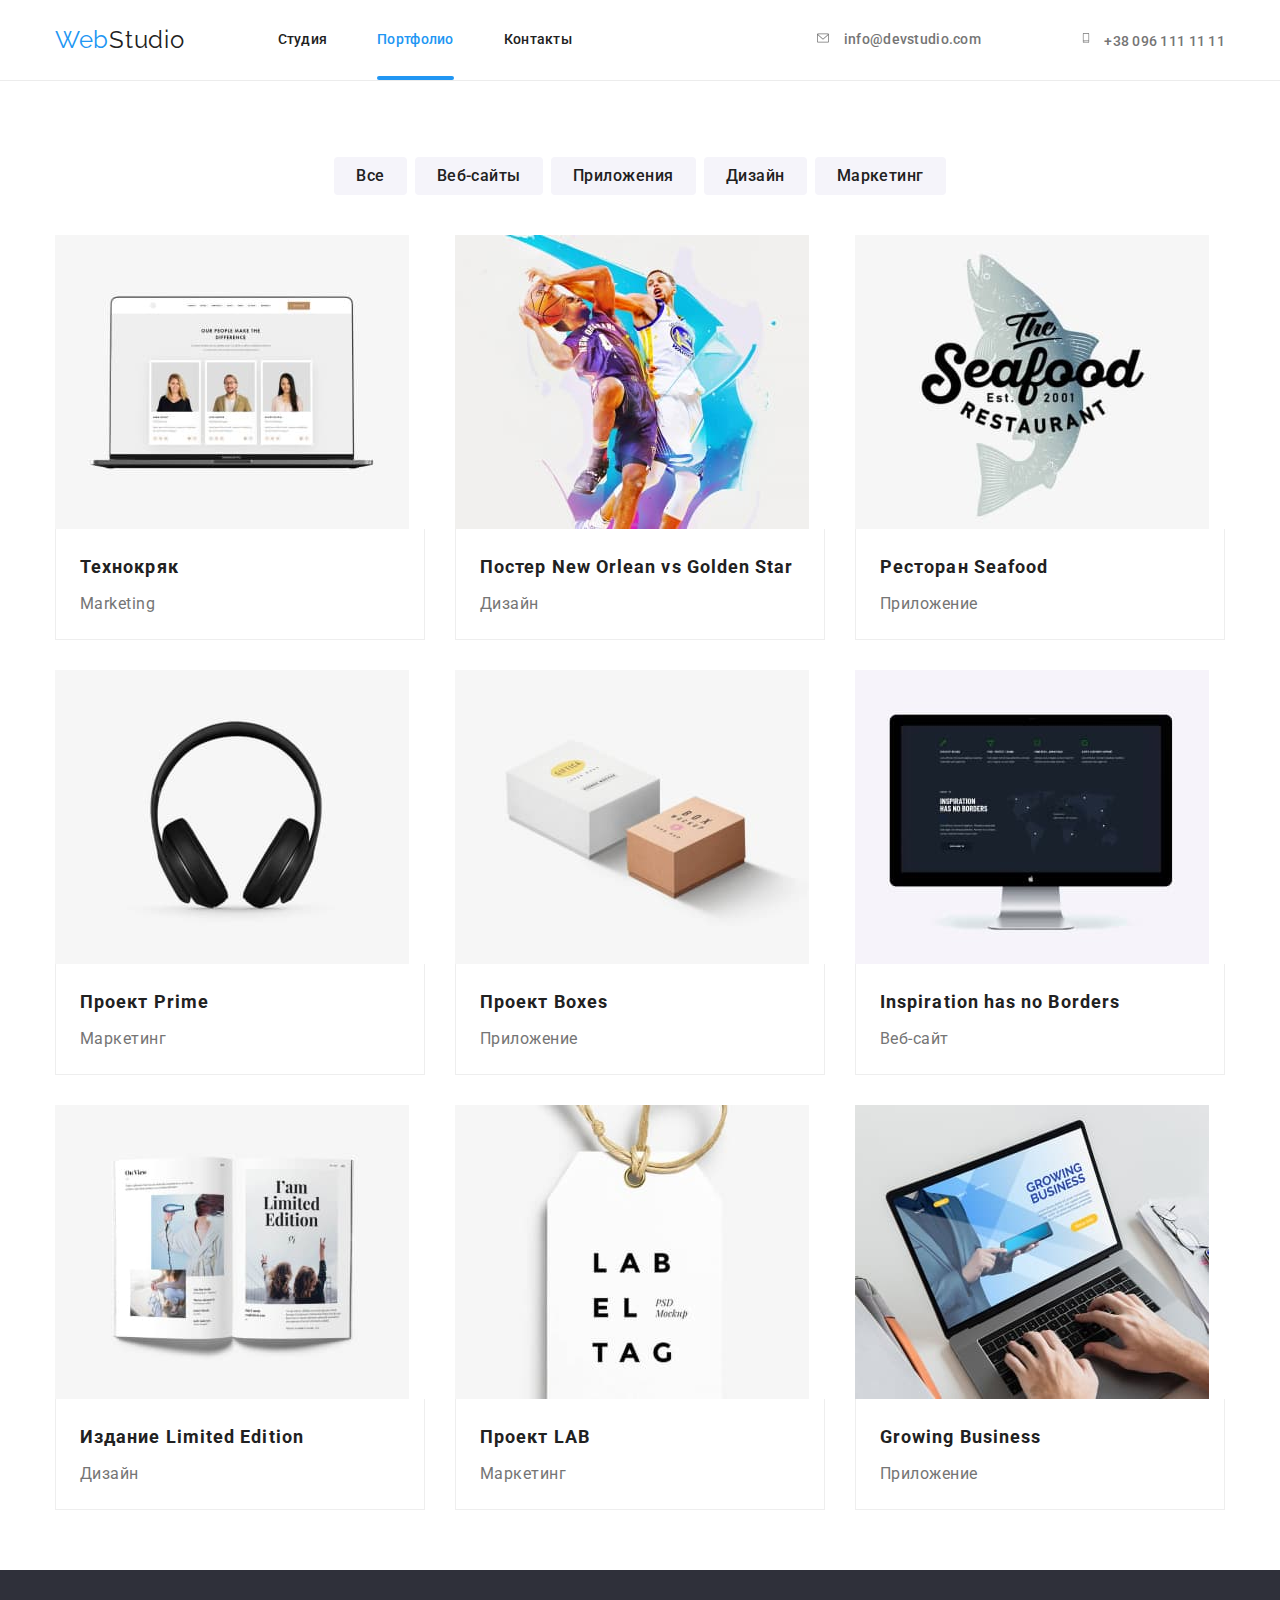
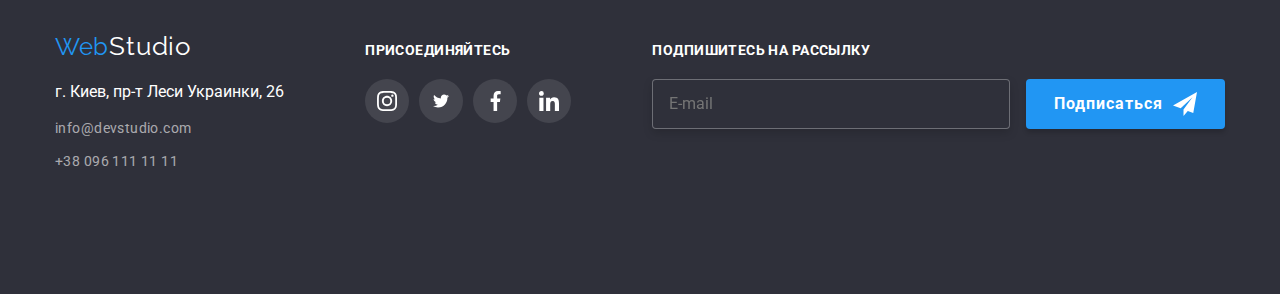
==== commit 07ffebb4: "разместила картинки портфолио-починила меню" ====
--- a/portfolio.html
+++ b/portfolio.html
@@ -63,6 +63,7 @@
         </ul>
       </div>
 
+      <!--MOBILE MENU -->
       <!--MOBILE MENU -->
       <div class="menu-container" id="menu-container" data-menu>
         <nav class="mobile-menu__nav">
@@ -180,18 +181,39 @@
 
           <ul class="portfolio">
             <li class="portfolio__item">
-              <a href="">
-                <div class="portfolio__card">
-                  <div class="portfolio__overlay">
-                    Технокряк это современная площадка распространения
-                    коронавируса. Компании используют эту платформу для
-                    цифрового шпионажа и атак на защищённые сервера конкурентов.
-                  </div>
-                  <img
-                    src="images/portfolio-1.jpg"
-                    width="370"
-                    alt="технокряк"
-                  />
+                <div class="portfolio__card">
+                  <div class="portfolio__overlay">
+                    Технокряк это современная площадка распространения
+                    коронавируса. Компании используют эту платформу для
+                    цифрового шпионажа и атак на защищённые сервера конкурентов.
+                  </div>
+                  <picture>
+                    <source
+                      srcset="
+                        ./images/portfolio/m-portfolio-1.jpg    1x,
+                        ./images/portfolio/m-portfolio-1@2x.jpg 2x
+                      "
+                      media="(max-width: 767px)"
+                    />
+                    <source
+                      srcset="
+                        ./images/portfolio/t-portfolio-1.jpg    1x,
+                        ./images/portfolio/t-portfolio-1@2x.jpg 2x
+                      "
+                      media="(min-width: 768px)"
+                    />
+                    <source
+                      srcset="
+                        ./images/portfolio/d-portfolio-1.jpg    1x,
+                        ./images/portfolio/d-portfolio-1@2x.jpg 2x
+                      "
+                      media="(min-width: 1200px)"
+                    />
+                    <img
+                      src="./images/portfolio/d-portfolio-1.jpg"
+                      alt="Технокряк"
+                    />
+                  </picture>
                 </div>
                 <div class="portfolio__direction">
                   <h2 class="portfolio__title">Технокряк</h2>
@@ -201,18 +223,39 @@
             </li>
 
             <li class="portfolio__item">
-              <a href="">
-                <div class="portfolio__card">
-                  <div class="portfolio__overlay">
-                    Технокряк это современная площадка распространения
-                    коронавируса. Компании используют эту платформу для
-                    цифрового шпионажа и атак на защищённые сервера конкурентов.
-                  </div>
-                  <img
-                    src="images/portfolio-2.jpg"
-                    width="370"
-                    alt="Постер New Orlean vs Golden Star"
-                  />
+                <div class="portfolio__card">
+                  <div class="portfolio__overlay">
+                    Технокряк это современная площадка распространения
+                    коронавируса. Компании используют эту платформу для
+                    цифрового шпионажа и атак на защищённые сервера конкурентов.
+                  </div>
+                  <picture>
+                    <source
+                      srcset="
+                        ./images/portfolio/m-portfolio-2.jpg    1x,
+                        ./images/portfolio/m-portfolio-2@2x.jpg 2x
+                      "
+                      media="(max-width: 767px)"
+                    />
+                    <source
+                      srcset="
+                        ./images/portfolio/t-portfolio-2.jpg    1x,
+                        ./images/portfolio/t-portfolio-2@2x.jpg 2x
+                      "
+                      media="(min-width: 768px)"
+                    />
+                    <source
+                      srcset="
+                        ./images/portfolio/d-portfolio-2.jpg    1x,
+                        ./images/portfolio/d-portfolio-2@2x.jpg 2x
+                      "
+                      media="(min-width: 1200px)"
+                    />
+                    <img
+                      src="./images/portfolio/d-portfolio-2.jpg"
+                      alt="Постер New Orlean vs Golden Star"
+                    />
+                  </picture>
                 </div>
                 <div class="portfolio__direction">
                   <h2 class="portfolio__title">
@@ -220,154 +263,292 @@
                   </h2>
                   <p class="portfolio__text">Дизайн</p>
                 </div>
-              </a>
-            </li>
-
-            <li class="portfolio__item">
-              <a href="">
-                <div class="portfolio__card">
-                  <div class="portfolio__overlay">
-                    Технокряк это современная площадка распространения
-                    коронавируса. Компании используют эту платформу для
-                    цифрового шпионажа и атак на защищённые сервера конкурентов.
-                  </div>
-                  <img
-                    src="images/portfolio-3.jpg"
-                    width="370"
-                    alt="Ресторан Seafood"
-                  />
+            </li>
+
+            <li class="portfolio__item">
+                <div class="portfolio__card">
+                  <div class="portfolio__overlay">
+                    Технокряк это современная площадка распространения
+                    коронавируса. Компании используют эту платформу для
+                    цифрового шпионажа и атак на защищённые сервера конкурентов.
+                  </div>
+                  <picture>
+                    <source
+                      srcset="
+                        ./images/portfolio/m-portfolio-3.jpg    1x,
+                        ./images/portfolio/m-portfolio-3@2x.jpg 2x
+                      "
+                      media="(max-width: 767px)"
+                    />
+                    <source
+                      srcset="
+                        ./images/portfolio/t-portfolio-3.jpg    1x,
+                        ./images/portfolio/t-portfolio-3@2x.jpg 2x
+                      "
+                      media="(min-width: 768px)"
+                    />
+                    <source
+                      srcset="
+                        ./images/portfolio/d-portfolio-3.jpg    1x,
+                        ./images/portfolio/d-portfolio-3@2x.jpg 2x
+                      "
+                      media="(min-width: 1200px)"
+                    />
+                    <img
+                      src="./images/portfolio/d-portfolio-3.jpg"
+                      alt="Ресторан Seafood"
+                    />
+                  </picture>
                 </div>
                 <div class="portfolio__direction">
                   <h2 class="portfolio__title">Ресторан Seafood</h2>
                   <p class="portfolio__text">Приложение</p>
                 </div>
-              </a>
-            </li>
-
-            <li class="portfolio__item">
-              <a href="">
-                <div class="portfolio__card">
-                  <div class="portfolio__overlay">
-                    Технокряк это современная площадка распространения
-                    коронавируса. Компании используют эту платформу для
-                    цифрового шпионажа и атак на защищённые сервера конкурентов.
-                  </div>
-                  <img
-                    src="images/potfolio-4.jpg"
-                    width="370"
-                    alt="Проект Prime"
-                  />
+            </li>
+
+            <li class="portfolio__item">
+                <div class="portfolio__card">
+                  <div class="portfolio__overlay">
+                    Технокряк это современная площадка распространения
+                    коронавируса. Компании используют эту платформу для
+                    цифрового шпионажа и атак на защищённые сервера конкурентов.
+                  </div>
+                   <picture>
+                    <source
+                      srcset="
+                        ./images/portfolio/m-portfolio-4.jpg    1x,
+                        ./images/portfolio/m-portfolio-4@2x.jpg 2x
+                      "
+                      media="(max-width: 767px)"
+                    />
+                    <source
+                      srcset="
+                        ./images/portfolio/t-portfolio-4.jpg    1x,
+                        ./images/portfolio/t-portfolio-4@2x.jpg 2x
+                      "
+                      media="(min-width: 768px)"
+                    />
+                    <source
+                      srcset="
+                        ./images/portfolio/d-portfolio-4.jpg    1x,
+                        ./images/portfolio/d-portfolio-4@2x.jpg 2x
+                      "
+                      media="(min-width: 1200px)"
+                    />                    <img
+                      src="./images/portfolio/d-portfolio-4.jpg"
+                      alt="Проект Prime"
+                    />
+                  </picture>
                 </div>
                 <div class="portfolio__direction">
                   <h2 class="portfolio__title">Проект Prime</h2>
                   <p class="portfolio__text">Маркетинг</p>
                 </div>
-              </a>
-            </li>
-
-            <li class="portfolio__item">
-              <a href="">
-                <div class="portfolio__card">
-                  <div class="portfolio__overlay">
-                    Технокряк это современная площадка распространения
-                    коронавируса. Компании используют эту платформу для
-                    цифрового шпионажа и атак на защищённые сервера конкурентов.
-                  </div>
-                  <img
-                    src="images/portfolio-5.jpg"
-                    width="370"
-                    alt="Проект Boxes"
-                  />
+            </li>
+
+            <li class="portfolio__item">
+                <div class="portfolio__card">
+                  <div class="portfolio__overlay">
+                    Технокряк это современная площадка распространения
+                    коронавируса. Компании используют эту платформу для
+                    цифрового шпионажа и атак на защищённые сервера конкурентов.
+                  </div>
+                   <picture>
+                    <source
+                      srcset="
+                        ./images/portfolio/m-portfolio-5.jpg    1x,
+                        ./images/portfolio/m-portfolio-5@2x.jpg 2x
+                      "
+                      media="(max-width: 767px)"
+                    />
+                    <source
+                      srcset="
+                        ./images/portfolio/t-portfolio-5.jpg    1x,
+                        ./images/portfolio/t-portfolio-5@2x.jpg 2x
+                      "
+                      media="(min-width: 768px)"
+                    />
+                    <source
+                      srcset="
+                        ./images/portfolio/d-portfolio-5.jpg    1x,
+                        ./images/portfolio/d-portfolio-5@2x.jpg 2x
+                      "
+                      media="(min-width: 1200px)"
+                    />
+                    <img
+                      src="./images/portfolio/d-portfolio-5.jpg"
+                      alt="Проект Boxes"
+                    />
+                  </picture>
                 </div>
                 <div class="portfolio__direction">
                   <h2 class="portfolio__title">Проект Boxes</h2>
                   <p class="portfolio__text">Приложение</p>
                 </div>
-              </a>
-            </li>
-
-            <li class="portfolio__item">
-              <a href="">
-                <div class="portfolio__card">
-                  <div class="portfolio__overlay">
-                    Технокряк это современная площадка распространения
-                    коронавируса. Компании используют эту платформу для
-                    цифрового шпионажа и атак на защищённые сервера конкурентов.
-                  </div>
-                  <img
-                    src="images/portfolio-6.jpg"
-                    width="370"
-                    alt="Inspiration has no Borders"
-                  />
+            </li>
+
+            <li class="portfolio__item">
+                <div class="portfolio__card">
+                  <div class="portfolio__overlay">
+                    Технокряк это современная площадка распространения
+                    коронавируса. Компании используют эту платформу для
+                    цифрового шпионажа и атак на защищённые сервера конкурентов.
+                  </div>
+                  <picture>
+                    <source
+                      srcset="
+                        ./images/portfolio/m-portfolio-6.jpg    1x,
+                        ./images/portfolio/m-portfolio-6@2x.jpg 2x
+                      "
+                      media="(max-width: 767px)"
+                    />
+                    <source
+                      srcset="
+                        ./images/portfolio/t-portfolio-6.jpg    1x,
+                        ./images/portfolio/t-portfolio-6@2x.jpg 2x
+                      "
+                      media="(min-width: 768px)"
+                    />
+                    <source
+                      srcset="
+                        ./images/portfolio/d-portfolio-6.jpg    1x,
+                        ./images/portfolio/d-portfolio-6@2x.jpg 2x
+                      "
+                      media="(min-width: 1200px)"
+                    />
+                    <img
+                      src="./images/portfolio/d-portfolio-6.jpg"
+                      alt="Inspiration has no Borders"
+                    />
+                  </picture>
                 </div>
                 <div class="portfolio__direction">
                   <h2 class="portfolio__title">Inspiration has no Borders</h2>
                   <p class="portfolio__text">Веб-сайт</p>
                 </div>
-              </a>
-            </li>
-
-            <li class="portfolio__item">
-              <a href="">
-                <div class="portfolio__card">
-                  <div class="portfolio__overlay">
-                    Технокряк это современная площадка распространения
-                    коронавируса. Компании используют эту платформу для
-                    цифрового шпионажа и атак на защищённые сервера конкурентов.
-                  </div>
-                  <img
-                    src="images/portfolio-7.jpg"
-                    width="370"
-                    alt="Издание Limited Edition"
-                  />
+            </li>
+
+            <li class="portfolio__item">
+                <div class="portfolio__card">
+                  <div class="portfolio__overlay">
+                    Технокряк это современная площадка распространения
+                    коронавируса. Компании используют эту платформу для
+                    цифрового шпионажа и атак на защищённые сервера конкурентов.
+                  </div>
+                  <picture>
+                    <source
+                      srcset="
+                        ./images/portfolio/m-portfolio-7.jpg    1x,
+                        ./images/portfolio/m-portfolio-7@2x.jpg 2x
+                      "
+                      media="(max-width: 767px)"
+                    />
+                    <source
+                      srcset="
+                        ./images/portfolio/t-portfolio-7.jpg    1x,
+                        ./images/portfolio/t-portfolio-7@2x.jpg 2x
+                      "
+                      media="(min-width: 768px)"
+                    />
+                    <source
+                      srcset="
+                        ./images/portfolio/d-portfolio-7.jpg    1x,
+                        ./images/portfolio/d-portfolio-7@2x.jpg 2x
+                      "
+                      media="(min-width: 1200px)"
+                    />
+                    <img
+                      src="./images/portfolio/d-portfolio-7.jpg"
+                      alt="Издание Limited Edition"
+                    />
+                  </picture>
                 </div>
                 <div class="portfolio__direction">
                   <h2 class="portfolio__title">Издание Limited Edition</h2>
                   <p class="portfolio__text">Дизайн</p>
                 </div>
-              </a>
-            </li>
-
-            <li class="portfolio__item">
-              <a href="">
-                <div class="portfolio__card">
-                  <div class="portfolio__overlay">
-                    Технокряк это современная площадка распространения
-                    коронавируса. Компании используют эту платформу для
-                    цифрового шпионажа и атак на защищённые сервера конкурентов.
-                  </div>
-                  <img
-                    src="images/portfolio-8.jpg"
-                    width="370"
-                    alt="Проект LAB"
-                  />
+            </li>
+
+            <li class="portfolio__item">
+                <div class="portfolio__card">
+                  <div class="portfolio__overlay">
+                    Технокряк это современная площадка распространения
+                    коронавируса. Компании используют эту платформу для
+                    цифрового шпионажа и атак на защищённые сервера конкурентов.
+                  </div>
+                  <picture>
+                    <source
+                      srcset="
+                        ./images/portfolio/m-portfolio-8.jpg    1x,
+                        ./images/portfolio/m-portfolio-8@2x.jpg 2x
+                      "
+                      media="(max-width: 767px)"
+                    />
+                    <source
+                      srcset="
+                        ./images/portfolio/t-portfolio-8.jpg    1x,
+                        ./images/portfolio/t-portfolio-8@2x.jpg 2x
+                      "
+                      media="(min-width: 768px)"
+                    />
+                    <source
+                      srcset="
+                        ./images/portfolio/d-portfolio-8.jpg    1x,
+                        ./images/portfolio/d-portfolio-8@2x.jpg 2x
+                      "
+                      media="(min-width: 1200px)"
+                    />
+                    <img
+                      src="./images/portfolio/d-portfolio-8.jpg"
+                      alt="Проект LAB"
+                    />
+                  </picture>
                 </div>
                 <div class="portfolio__direction">
                   <h2 class="portfolio__title">Проект LAB</h2>
                   <p class="portfolio__text">Маркетинг</p>
                 </div>
-              </a>
-            </li>
-
-            <li class="portfolio__item">
-              <a href="">
-                <div class="portfolio__card">
-                  <div class="portfolio__overlay">
-                    Технокряк это современная площадка распространения
-                    коронавируса. Компании используют эту платформу для
-                    цифрового шпионажа и атак на защищённые сервера конкурентов.
-                  </div>
-                  <img
-                    src="images/portfolio-9.jpg"
-                    width="370"
-                    alt="Growing Business"
-                  />
+            </li>
+
+            <li class="portfolio__item">
+                <div class="portfolio__card">
+                  <div class="portfolio__overlay">
+                    Технокряк это современная площадка распространения
+                    коронавируса. Компании используют эту платформу для
+                    цифрового шпионажа и атак на защищённые сервера конкурентов.
+                  </div>
+                   <picture>
+                    <source
+                      srcset="
+                        ./images/portfolio/m-portfolio-9.jpg    1x,
+                        ./images/portfolio/m-portfolio-9@2x.jpg 2x
+                      "
+                      media="(max-width: 767px)"
+                    />
+                    <source
+                      srcset="
+                        ./images/portfolio/t-portfolio-9.jpg    1x,
+                        ./images/portfolio/t-portfolio-9@2x.jpg 2x
+                      "
+                      media="(min-width: 768px)"
+                    />
+                    <source
+                      srcset="
+                        ./images/portfolio/d-portfolio-9.jpg    1x,
+                        ./images/portfolio/d-portfolio-9@2x.jpg 2x
+                      "
+                      media="(min-width: 1200px)"
+                    />
+                    <img
+                      src="./images/portfolio/d-portfolio-9.jpg"
+                      alt="Growing Business"
+                    />
+                  </picture>
                 </div>
                 <div class="portfolio__direction">
                   <h2 class="portfolio__title">Growing Business</h2>
                   <p class="portfolio__text">Приложение</p>
                 </div>
-              </a>
             </li>
           </ul>
         </div>
--- a/css/main.min.css
+++ b/css/main.min.css
@@ -1,2 +1,2 @@
-.page{background-color:#fff;font-family:Roboto,sans-serif}.container{padding-right:15px;padding-left:15px;margin-left:auto;margin-right:auto}@media screen and (max-width: 480px){.container{width:480px}}@media screen and (min-width: 768px){.container{width:768px}}@media screen and (min-width: 1200px){.container{width:1200px}}.section{padding-top:60px;padding-bottom:60px}.section__title{margin-bottom:50px;font-size:36px;line-height:1.17;text-align:center;color:#212121}ul{list-style:none;padding:0}a{text-decoration:none}img{display:block;max-width:100%}.site-header{border-bottom:1px solid #ececec}.header-container{display:flex;align-items:center}@media screen and (max-width: 768px){.header-container{padding-top:16px;padding-bottom:16px}}.logo{font-family:Raleway,sans-serif;letter-spacing:0.03em;font-size:24px;line-height:1.38;padding-left:0px}.logo__text_accept-color{color:#2196f3}.logo__text{color:#212121}.logo__text_white{color:#fff;letter-spacing:0.03em;font-size:26px;line-height:1.19}.site-header__logo{font-family:Raleway,sans-serif;letter-spacing:0.03em;font-size:24px;line-height:1.38;padding-left:0px}@media screen and (min-width: 768px){.site-header__logo{margin-right:88px}}@media screen and (min-width: 1200px){.site-header__logo{margin-right:93px}}.site-header__nav{display:flex;align-items:center}@media screen and (max-width: 768px){.site-header__nav{padding-top:16px;padding-bottom:16px}}.site-nav{display:flex;align-items:center;margin:0}@media screen and (max-width: 767px){.site-nav{display:none}}.site-nav__link{display:flex;align-items:center;color:#212121;letter-spacing:0.02em;font-weight:500;font-size:14px;line-height:1.14;padding-bottom:32px;padding-top:32px;transition:color 250ms cubic-bezier(0.4, 0, 0.2, 1)}.site-nav__link:hover,.site-nav__link:focus{color:#2196f3}.site-nav__link-is-active{position:relative;color:#2196f3}@media screen and (min-width: 768px){.site-nav__link-is-active::after{content:"";position:absolute;left:0;bottom:0;display:block;width:100%;height:4px;border-radius:2px;background-color:#2196f3}.site-nav__item:not(:last-child){margin-right:50px}}.contact-nav{margin-left:auto}@media screen and (max-width: 768px){.contact-nav{display:none}}@media screen and (min-width: 768px){.contact-nav{display:block}}@media screen and (min-width: 1200px){.contact-nav{display:flex;text-align:center}}.contact-nav__item:not(:last-child){margin-right:50px}.contact-nav__link:hover .contact-nav__icon,.contact-nav__link:focus .contact-nav__icon{fill:#2196f3}@media screen and (min-width: 1200px){.contact-nav__item+.contact-nav__item{margin-left:50px}}.contact-nav__link{padding-top:32px;padding-bottom:32px;font-weight:500;font-size:12px;line-height:1.17;letter-spacing:0.02em;transition:color 250ms cubic-bezier(0.4, 0, 0.2, 1);color:#757575}.contact-nav__link:hover,.contact-nav__link:focus{color:#2196f3}@media screen and (min-width: 1200px){.contact-nav__link{font-size:14px;line-height:1.14}}.contact-nav__icon{fill:#757575;transition:fill 250ms cubic-bezier(0.4, 0, 0.2, 1)}@media screen and (min-width: 768px){.contact-nav__icon{margin-right:8px}}@media screen and (min-width: 768px){.contact-nav__icon{margin-right:10px}}.site-header__menu-btn{display:inline-flex;position:absolute;z-index:4;top:10px;right:15px}@media screen and (min-width: 768px){.site-header__menu-btn{display:none}}.site-header__menu-btn .site-header__nav_icon-menu{display:none}.site-header__menu-btn.is-open .site-header__nav_icon-menu{display:block}.site-header__menu-btn.is-open .site-header__nav_icon-close{display:none}.menu-container{background-color:#fff}@media screen and (max-width: 768px){.menu-container{display:none;position:absolute;top:0;left:0;width:100%;height:100%;padding:48px 40px}.menu-container .menu-container.is-open{display:flex;flex-direction:column;justify-content:space-between;overflow:hidden;z-index:3}}@media screen and (min-width: 768px){.menu-container{display:none}}.site-header__nav_icon:hover,.site-header__nav_icon:focus{fill:#2196f3}.mobile-menu__nav-item:not(:last-child){margin-bottom:32px}.mobile-menu__nav-link{font-weight:500;font-size:40px;line-height:1.18;letter-spacing:0.02em;color:#757575}.mobile-menu__nav-link:hover,.mobile-menu__nav-link:focus{color:#2196f3}@media screen and (max-width: 480px){.mobile-menu__nav-link{font-size:20px}}.mobile-menu__nav-link-is-active{color:#2196f3}.mobile-menu__contact-item-tel{margin-bottom:32px}.mobile-menu__contact-tel{font-weight:500;font-size:34px;line-height:1.18;letter-spacing:0.02em;color:#2196f3}@media screen and (max-width: 480px){.mobile-menu__contact-tel{font-size:17px}}.mobile-menu__contact-item-mail{margin-bottom:64px}.mobile-menu__contact-mail{font-weight:500;font-size:24px;line-height:1.17;letter-spacing:0.02em;color:#757575}@media screen and (max-width: 480px){.mobile-menu__contact-mail{font-size:12px}}.mobile-menu__social-link-list{display:flex;padding:0}.mobile-menu__social-link{font-weight:500;font-size:18px;line-height:1.22;letter-spacing:0.02em;color:#2196f3}@media screen and (max-width: 480px){.mobile-menu__social-link{font-size:9px}}.mobile-menu__social-link-separator{margin:0 10px}.site-hero{padding-top:118px;padding-bottom:118px;margin-left:auto;margin-right:auto;max-width:1600px;background-color:#c4c4c4;background-image:linear-gradient(to right, rgba(47,48,58,0.4), rgba(47,48,58,0.4)),url(../images/hero/mobile-hero.jpg);background-size:cover}@media screen and (min-device-pixel-ratio: 2), (-webkit-min-device-pixel-ratio: 2), (min-resolution: 192dpi), (min-resolution: 2dppx){.site-hero{background-image:linear-gradient(to right, rgba(47,48,58,0.4), rgba(47,48,58,0.4)),url(../images/hero/mobile-hero@2x.jpg)}}@media screen and (min-width: 489px){.site-hero{background-image:linear-gradient(to right, rgba(47,48,58,0.4), rgba(47,48,58,0.4)),url(../images/hero/tablet-hero.jpg)}}@media screen and (min-width: 489px) and (min-device-pixel-ratio: 2), screen and (min-width: 489px) and (-webkit-min-device-pixel-ratio: 2), screen and (min-width: 489px) and (min-resolution: 192dpi), screen and (min-width: 489px) and (min-resolution: 2dppx){.site-hero{background-image:linear-gradient(to right, rgba(47,48,58,0.4), rgba(47,48,58,0.4)),url(../images/hero/tablet-hero@2x.jpg)}}@media screen and (min-width: 769px){.site-hero{padding-top:200px;padding-bottom:200px;background-image:linear-gradient(to right, rgba(47,48,58,0.4), rgba(47,48,58,0.4)),url(../images/hero/desktop-hero.jpg)}}@media screen and (min-width: 769px) and (min-device-pixel-ratio: 2), screen and (min-width: 769px) and (-webkit-min-device-pixel-ratio: 2), screen and (min-width: 769px) and (min-resolution: 192dpi), screen and (min-width: 769px) and (min-resolution: 2dppx){.site-hero{background-image:linear-gradient(to right, rgba(47,48,58,0.4), rgba(47,48,58,0.4)),url(../images/hero/desktop-hero@2x.jpg)}}.site-hero__title{margin-left:auto;margin-right:auto;margin-top:0;margin-bottom:30px;font-weight:900;font-size:26px;line-height:1.62;text-align:center;letter-spacing:0.06em;text-transform:uppercase;color:#fff}@media screen and (min-width: 1200px){.site-hero__title{font-size:44px;line-height:1.36}}.site-hero__button{display:flex;align-items:center;margin-left:auto;margin-right:auto;padding:10px 32px;font-weight:bold;font-size:16px;line-height:1.87;text-align:center;letter-spacing:0.06em;border:0;color:#fff;background-color:#2196f3;box-shadow:0px 4px 4px rgba(0,0,0,0.15);border-radius:4px}@media screen and (min-width: 768px){.feature__list{display:flex;flex-wrap:wrap;margin:-15px}}.feature__title{text-align:center;letter-spacing:0.03em;font-weight:700;font-size:14px;line-height:1.14;text-transform:uppercase;margin-bottom:10px;margin-top:0px;color:#212121}@media screen and (max-width: 768px){.feature__title{text-align:center}}.feature__text{color:#757575;letter-spacing:0.03em;font-size:14px;line-height:1.71;margin:0px;display:flex}@media screen and (min-width: 768px){.feature__item{width:calc((100% - 60px) / 2);margin:15px}}@media screen and (min-width: 1200px){.feature__item{width:calc((100% - 120px) / 4)}}@media screen and (max-width: 768px){.feature__item:not(:last-child){margin-bottom:30px}}.feature__item-bgr{height:120px;margin-bottom:30px;display:flex;align-items:center;justify-content:center;background:#f5f4fa}.feature__icon{display:inline-block;margin:auto}.section-skills{padding-top:0px}@media screen and (max-width: 1199px){.section-skills{display:none}}.section-skills__images{display:flex;margin:-15px}.section-skills__card{position:relative;margin:15px;width:370px}.section-skills__description{position:absolute;bottom:0;display:flex;align-items:center;justify-content:center;width:100%;height:70px;background:rgba(47,48,58,0.8)}.section-skills__title{font-weight:bold;font-size:14px;line-height:1.14;text-transform:uppercase;color:#fff}.section-team{background-color:#f5f4fa}.team-cards__name{padding:30px}@media screen and (min-width: 768px){.team-cards{display:flex;flex-wrap:wrap;margin:-15px}}.team-cards__item{background-color:#fff;box-shadow:0px 1px 3px rgba(0,0,0,0.12),0px 1px 1px rgba(0,0,0,0.14),0px 2px 1px rgba(0,0,0,0.2);border-radius:0px 0px 4px 4px}@media screen and (max-width: 768px){.team-cards__item:not(:last-child){margin-bottom:30px}}@media screen and (min-width: 768px){.team-cards__item{margin:15px;flex-basis:calc((100% - 4 * 15px) / 2)}}@media screen and (min-width: 1200px){.team-cards__item{flex-basis:calc((100% - 8 * 15px) / 4)}}.team-cards__title{margin-bottom:10px;font-weight:500;font-size:16px;line-height:1.19;text-align:center;color:#212121}.team-cards__text{color:#757575;font-size:16px;line-height:1.18;letter-spacing:0.03em;text-align:center}.social-network__link{display:flex;justify-content:center;align-items:center;width:44px;height:44px;border-radius:50%;transition:background-color 250ms cubic-bezier(0.4, 0, 0.2, 1)}.social-network__link:hover,.social-network__link:focus{background-color:#2196f3}.social-network__icon{fill:#afb1b8;transition:fill 250ms cubic-bezier(0.4, 0, 0.2, 1)}.social-network__link:hover .social-network__icon,.social-network__link:focus .social-network__icon{fill:#fff}.social-network{padding:0;display:flex;justify-content:center}.social-network__item:not(:last-child){margin-right:10px}.clients{display:flex;flex-wrap:wrap;padding:0;margin:-15px}.clients__item{margin:15px}@media screen and (max-width: 768px){.clients__item{width:calc((100% - 2 * 30px) / 2)}}@media screen and (min-width: 768px){.clients__item{flex-basis:calc((100% - 3 * 30px) / 3)}}@media screen and (min-width: 1200px){.clients__item{flex-basis:calc((100% - 6 * 30px) / 6)}}.clients__link{display:flex;align-items:center;height:92px;border:1px solid #afb1b8;border-radius:4px;justify-content:center;transition:border 250ms cubic-bezier(0.4, 0, 0.2, 1)}.clients__icon{fill:#afb1b8;transition:fill 250ms cubic-bezier(0.4, 0, 0.2, 1)}.clients__link:hover .clients__icon{fill:#2196f3}.clients__link:hover{border:1px solid #2196f3}.portfolio-nav{margin-bottom:40px;display:flex;flex-wrap:wrap}@media screen and (min-width: 768px){.portfolio-nav{justify-content:center}}@media screen and (max-width: 768px){.portfolio-nav__item:not(:nth-last-child(-n+2)){margin-bottom:15px}}.portfolio-nav__item{margin-right:8px}.portfolio-nav__item:last-child{margin-right:0}.portfolio-nav__button{color:#fff;background-color:#2196f3;letter-spacing:0.06em;font-size:16px;line-height:1.87;text-align:center;font-weight:700;cursor:pointer;border-radius:4px;padding:6px 22px;border:0px;transition-property:color, background-color, box-shadow;transition-duration:250ms;transition-timing-function:cubic-bezier(0.4, 0, 0.2, 1)}.portfolio-nav .portfolio-nav__button{background-color:#f5f4fa;color:#212121;border-radius:4px;font-weight:500;font-size:16px;line-height:1.62;letter-spacing:0.03em}.portfolio-nav .portfolio-nav__button:hover,.portfolio-nav .portfolio-nav__button:focus{color:#fff;background-color:#2196f3;box-shadow:0px 3px 1px rgba(0,0,0,0.1),0px 1px 2px rgba(0,0,0,0.08),0px 2px 2px rgba(0,0,0,0.12);border-radius:4px}.portfolio{display:flex;flex-wrap:wrap;margin-top:-30px;margin-left:-30px;margin-bottom:0px}.portfolio__card{position:relative;overflow:hidden}.portfolio__overlay{position:absolute;top:0;left:0;width:100%;height:100%;background-color:rgba(33,150,243,0.9);transform:translateY(100%);transition:transform 250ms cubic-bezier(0.4, 0, 0.2, 1);color:#fff;padding:60px 20px;font-size:18px;line-height:1.55;letter-spacing:0.03em}.portfolio__direction{padding:20px 24px;border-left:1px solid #eee;border-right:1px solid #eee;border-bottom:1px solid #eee}.portfolio__title{color:#212121;font-weight:700;font-size:18px;line-height:2;letter-spacing:0.06em;margin:0px}.portfolio__text{font-size:16px;line-height:1.87;letter-spacing:0.03em;color:#757575;margin-top:4px;margin-bottom:0px}.portfolio__item{background:#fff;box-sizing:border-box;width:370px;padding:0;margin-left:30px;margin-top:30px;transition:box-shadow 250ms cubic-bezier(0.4, 0, 0.2, 1)}.portfolio__item:hover{box-shadow:0px 1px 1px rgba(0,0,0,0.12),0px 4px 4px rgba(0,0,0,0.06),1px 4px 6px rgba(0,0,0,0.16)}.portfolio__item:hover .portfolio__overlay{transform:translateY(0)}.footer{padding-bottom:60px;padding-top:60px;background-color:#2f303a}.footer .footer__title{margin-bottom:20px;font-weight:700;text-transform:uppercase;color:#fff;letter-spacing:0.03em;font-size:14px;line-height:1.14;margin-top:0px}.footer .footer__container{text-align:center}@media screen and (min-width: 768px){.footer .footer__container{display:flex;flex-wrap:wrap}}@media screen and (min-width: 1200px){.footer .footer__container{align-items:baseline;justify-content:space-between;text-align:left}}.footer .footer-contaсt{margin-bottom:60px}@media screen and (min-width: 768px){.footer .footer-contaсt{margin-left:61px;margin-right:165px}}@media screen and (min-width: 1200px){.footer .footer-contaсt{margin:0}}.footer .footer-contaсt__address{align-items:center;margin-top:20px;margin-bottom:60px;font-style:normal;color:#fff}.footer .footer-contaсt__link{display:block;margin-top:8px;font-size:14px;line-height:1.71;letter-spacing:0.03em;text-decoration:none;color:rgba(255,255,255,0.6)}.footer .footer-contaсt__item:last-child{margin-top:9px}.footer .footer-social-links{margin-bottom:60px}@media screen and (min-width: 1200px){.footer .footer-social-links{margin:0}}.footer .footer-social-links__list{margin:0;padding:0;display:flex;justify-content:center}.footer .footer-social-links__item:not(:last-child){margin-right:10px}.footer .footer-social-links__link{width:44px;height:44px;display:flex;justify-content:center;align-items:center;border-radius:50%;background:rgba(255,255,255,0.1)}.footer .footer-social-links__link:hover,.footer .footer-social-links__link:focus{background-color:#2196f3;transition:background-color 250ms cubic-bezier(0.4, 0, 0.2, 1)}.footer .footer-social-links__icon{fill:#fff}@media screen and (min-width: 768px){.footer__subscribe-thumb{min-width:450px;margin-left:auto;margin-right:auto}}@media screen and (min-width: 1200px){.footer__subscribe-thumb{margin:0}}@media screen and (min-width: 1200px){.form-subscribe{margin-bottom:0}}.form-subscribe :focus{color:#2196f3}.form-subscribe__icon-send{margin-left:10px;fill:#fff}.form-subscribe__send-email{width:100%;height:50px;padding:15px 16px;cursor:pointer;border:1px solid rgba(255,255,255,0.3);filter:drop-shadow(0px 4px 4px rgba(0,0,0,0.15));border-radius:4px;font-weight:400;font-size:16px;line-height:1.25;background-color:#2f303a;color:rgba(255,255,255,0.6)}@media screen and (min-width: 1200px){.form-subscribe__send-email{width:358px}}.form-subscribe__send-email::placeholder{font-weight:400;font-size:16px;line-height:1.25;margin-top:15px;margin-bottom:15px}.form-subscribe__submit-email{align-items:center;font-weight:700;font-size:16px;line-height:1.87;text-align:center;letter-spacing:0.06em;border:0;color:#fff;background-color:#2196f3;box-shadow:0px 4px 4px rgba(0,0,0,0.15);border-radius:4px;margin-top:20px;padding:10px 28px;display:inline-flex}@media screen and (min-width: 1200px){.form-subscribe__submit-email{margin:0 0 0 12px}}.backdrop{position:fixed;top:0;left:0;width:100%;height:100%;background-color:rgba(0,0,0,0.2);opacity:1;z-index:5;transition:opacity 250ms cubic-bezier(0.4, 0, 0.2, 1),visibility 250ms cubic-bezier(0.4, 0, 0.2, 1)}.backdrop.is-hidden{opacity:0;pointer-events:none;visibility:hidden;transition:visibility 250ms cubic-bezier(0.4, 0, 0.2, 1),opacity 250ms cubic-bezier(0.4, 0, 0.2, 1)}.backdrop.is-hidden .modal{transform:translate(-50%, -50%) scale(0.9);transition:transform 250ms cubic-bezier(0.4, 0, 0.2, 1)}.modal{position:absolute;top:50%;left:50%;width:100%;height:100%;padding:40px;background-color:#fff;box-shadow:0px 1px 3px rgba(0,0,0,0.12),0px 1px 1px rgba(0,0,0,0.14),0px 2px 1px rgba(0,0,0,0.2);border-radius:4px;transform:translate(-50%, -50%) scale(1);transition:transform 250ms cubic-bezier(0.4, 0, 0.2, 1)}@media screen and (min-width: 480px){.modal{width:450px;height:609px}}@media screen and (min-width: 1200px){.modal{width:528px;height:581px}}.modal__header{font-weight:700;font-size:20px;line-height:1.15;text-align:center;letter-spacing:0.03em;color:#212121}.modal__btn-submit{display:block;margin:0 auto;margin-top:30px;width:200px;height:50px;cursor:pointer;border:none;background:#2196f3;box-shadow:0px 4px 4px rgba(0,0,0,0.15);border-radius:4px;font-weight:700;font-size:16px;line-height:1.87;letter-spacing:0.06em;color:#fff;transition:background-color 250ms cubic-bezier(0.4, 0, 0.2, 1)}.modal__btn-submit:hover{background:#188ce8;box-shadow:0px 4px 4px rgba(0,0,0,0.15);border-radius:4px}.modal__btn-close{position:absolute;top:8px;right:8px;display:flex;align-items:center;justify-content:center;width:30px;height:30px;background-color:#fff;border:none;border:1px solid rgba(0,0,0,0.1);border-radius:50%;background-color:#fff}.modal__btn-close_icon{position:absolute;top:50%;left:50%;transform:translate(-50%, -50%);transition:fill 250ms cubic-bezier(0.4, 0, 0.2, 1)}.modal__btn-close_icon:hover,.modal__btn-close_icon:focus{fill:#2196f3}.modal-form{display:flex;flex-direction:column}.modal-form__field{position:relative;display:block}.modal-form__label-text{position:absolute;top:-18px;left:0;font-size:12px;line-height:1.17;letter-spacing:0.01em;color:#757575}.modal-form label:not(:last-child){margin-bottom:10px}.modal-form .modal-input-wrapper__text:focus,.modal-form textarea:focus{outline:none;border:1px solid #2196f3}.modal-form textarea{height:120px;padding:12px 16px;resize:none}.modal-form .modal-input-wrapper__text:focus+.modal-input-wrapper__icon{fill:#2196f3}.modal-input-wrapper{display:block;position:relative}.modal-input-wrapper__text{border:1px solid rgba(33,33,33,0.2);border-radius:4px;width:100%;color:#212121;height:40px;padding-left:42px}.modal-input-wrapper__icon{position:absolute;top:50%;transform:translateY(-50%);left:12px}.checkbox{display:flex;align-items:center}.checkbox__link{color:#2196f3;text-decoration:underline;font-weight:normal;font-size:14px;line-height:1.71;letter-spacing:0.03em}.checkbox__hidden{position:absolute;width:1px;height:1px;margin:-1px;border:0;padding:0;clip:rect(0 0 0 0);overflow:hidden}.checkbox__hidden:checked+.checkbox__icon{background-color:#2196f3;border:none}.checkbox__icon{margin-right:8px;display:flex;justify-content:center;align-items:center;width:16px;height:15px;border:2px solid #212121;border-radius:2px}.checkbox__icon>.checkbox__icon-check{fill:transparent}.checkbox:checked+* .checkbox__icon-check{fill:#fff}.checkbox__text{margin-left:24px;font-size:12px;line-height:1.17;letter-spacing:0.03em;color:#757575}
+.page{background-color:#fff;font-family:Roboto,sans-serif}.container{padding-right:15px;padding-left:15px;margin-left:auto;margin-right:auto}@media screen and (min-width: 480px){.container{width:480px}}@media screen and (min-width: 768px){.container{width:768px}}@media screen and (min-width: 1200px){.container{width:1200px}}.section{padding-top:60px;padding-bottom:60px}.section__title{margin-bottom:50px;font-size:36px;line-height:1.17;text-align:center;color:#212121}ul{list-style:none;padding:0}a{text-decoration:none}img{display:block;max-width:100%}.site-header{border-bottom:1px solid #ececec}.header-container{display:flex;align-items:center}@media screen and (max-width: 768px){.header-container{padding-top:16px;padding-bottom:16px}}.logo{font-family:Raleway,sans-serif;letter-spacing:0.03em;font-size:24px;line-height:1.38;padding-left:0px}.logo__text_accept-color{color:#2196f3}.logo__text{color:#212121}.logo__text_white{color:#fff;letter-spacing:0.03em;font-size:26px;line-height:1.19}.site-header__logo{font-family:Raleway,sans-serif;letter-spacing:0.03em;font-size:24px;line-height:1.38;padding-left:0px}@media screen and (min-width: 768px){.site-header__logo{margin-right:88px}}@media screen and (min-width: 1200px){.site-header__logo{margin-right:93px}}.site-header__nav{display:flex;align-items:center}@media screen and (max-width: 768px){.site-header__nav{padding-top:16px;padding-bottom:16px}}.site-nav{display:flex;align-items:center;margin:0}@media screen and (max-width: 767px){.site-nav{display:none}}.site-nav__link{display:flex;align-items:center;color:#212121;letter-spacing:0.02em;font-weight:500;font-size:14px;line-height:1.14;padding-bottom:32px;padding-top:32px;transition:color 250ms cubic-bezier(0.4, 0, 0.2, 1)}.site-nav__link:hover,.site-nav__link:focus{color:#2196f3}.site-nav__link-is-active{position:relative;color:#2196f3}@media screen and (min-width: 768px){.site-nav__link-is-active::after{content:"";position:absolute;left:0;bottom:0;display:block;width:100%;height:4px;border-radius:2px;background-color:#2196f3}.site-nav__item:not(:last-child){margin-right:50px}}.contact-nav{margin-left:auto}@media screen and (max-width: 768px){.contact-nav{display:none}}@media screen and (min-width: 768px){.contact-nav{display:block}}@media screen and (min-width: 1200px){.contact-nav{display:flex;text-align:center}}.contact-nav__item:not(:last-child){margin-right:50px}.contact-nav__link:hover .contact-nav__icon,.contact-nav__link:focus .contact-nav__icon{fill:#2196f3}@media screen and (min-width: 1200px){.contact-nav__item+.contact-nav__item{margin-left:50px}}.contact-nav__link{padding-top:32px;padding-bottom:32px;font-weight:500;font-size:12px;line-height:1.17;letter-spacing:0.02em;transition:color 250ms cubic-bezier(0.4, 0, 0.2, 1);color:#757575}.contact-nav__link:hover,.contact-nav__link:focus{color:#2196f3}@media screen and (min-width: 1200px){.contact-nav__link{font-size:14px;line-height:1.14}}.contact-nav__icon{fill:#757575;transition:fill 250ms cubic-bezier(0.4, 0, 0.2, 1)}@media screen and (min-width: 768px){.contact-nav__icon{margin-right:8px}}@media screen and (min-width: 768px){.contact-nav__icon{margin-right:10px}}.site-header__menu-btn{display:inline-flex;position:absolute;z-index:4;top:10px;right:15px}@media screen and (min-width: 768px){.site-header__menu-btn{display:none}}.site-header__menu-btn .site-header__nav_icon-menu{display:none}.site-header__menu-btn.is-open .site-header__nav_icon-menu{display:block}.site-header__menu-btn.is-open .site-header__nav_icon-close{display:none}.menu-container{background-color:#fff}@media screen and (max-width: 768px){.menu-container{display:none;position:absolute;top:0;left:0;width:100%;height:100%;padding:48px 40px}.menu-container.is-open{display:flex;flex-direction:column;justify-content:space-between;overflow:hidden;z-index:3}}@media screen and (min-width: 768px){.menu-container{display:none}}.site-header__nav_icon:hover,.site-header__nav_icon:focus{fill:#2196f3}.mobile-menu__nav-item:not(:last-child){margin-bottom:32px}.mobile-menu__nav-link{font-weight:500;font-size:40px;line-height:1.18;letter-spacing:0.02em;color:#757575}.mobile-menu__nav-link:hover,.mobile-menu__nav-link:focus{color:#2196f3}@media screen and (max-width: 480px){.mobile-menu__nav-link{font-size:20px}}.mobile-menu__nav-link-is-active{color:#2196f3}.mobile-menu__contact-item-tel{margin-bottom:32px}.mobile-menu__contact-tel{font-weight:500;font-size:34px;line-height:1.18;letter-spacing:0.02em;color:#2196f3}@media screen and (max-width: 480px){.mobile-menu__contact-tel{font-size:17px}}.mobile-menu__contact-item-mail{margin-bottom:64px}.mobile-menu__contact-mail{font-weight:500;font-size:24px;line-height:1.17;letter-spacing:0.02em;color:#757575}@media screen and (max-width: 480px){.mobile-menu__contact-mail{font-size:12px}}.mobile-menu__social-link-list{display:flex;padding:0}.mobile-menu__social-link{font-weight:500;font-size:18px;line-height:1.22;letter-spacing:0.02em;color:#2196f3}@media screen and (max-width: 480px){.mobile-menu__social-link{font-size:9px}}.mobile-menu__social-link-separator{margin:0 10px}.site-hero{padding-top:118px;padding-bottom:118px;margin-left:auto;margin-right:auto;max-width:1600px;background-color:#c4c4c4;background-image:linear-gradient(to right, rgba(47,48,58,0.4), rgba(47,48,58,0.4)),url(../images/hero/mobile-hero.jpg);background-size:cover}@media screen and (min-device-pixel-ratio: 2), (-webkit-min-device-pixel-ratio: 2), (min-resolution: 192dpi), (min-resolution: 2dppx){.site-hero{background-image:linear-gradient(to right, rgba(47,48,58,0.4), rgba(47,48,58,0.4)),url(../images/hero/mobile-hero@2x.jpg)}}@media screen and (min-width: 489px){.site-hero{background-image:linear-gradient(to right, rgba(47,48,58,0.4), rgba(47,48,58,0.4)),url(../images/hero/tablet-hero.jpg)}}@media screen and (min-width: 489px) and (min-device-pixel-ratio: 2), screen and (min-width: 489px) and (-webkit-min-device-pixel-ratio: 2), screen and (min-width: 489px) and (min-resolution: 192dpi), screen and (min-width: 489px) and (min-resolution: 2dppx){.site-hero{background-image:linear-gradient(to right, rgba(47,48,58,0.4), rgba(47,48,58,0.4)),url(../images/hero/tablet-hero@2x.jpg)}}@media screen and (min-width: 769px){.site-hero{padding-top:200px;padding-bottom:200px;background-image:linear-gradient(to right, rgba(47,48,58,0.4), rgba(47,48,58,0.4)),url(../images/hero/desktop-hero.jpg)}}@media screen and (min-width: 769px) and (min-device-pixel-ratio: 2), screen and (min-width: 769px) and (-webkit-min-device-pixel-ratio: 2), screen and (min-width: 769px) and (min-resolution: 192dpi), screen and (min-width: 769px) and (min-resolution: 2dppx){.site-hero{background-image:linear-gradient(to right, rgba(47,48,58,0.4), rgba(47,48,58,0.4)),url(../images/hero/desktop-hero@2x.jpg)}}.site-hero__title{margin-left:auto;margin-right:auto;margin-top:0;margin-bottom:30px;font-weight:900;font-size:26px;line-height:1.62;text-align:center;letter-spacing:0.06em;text-transform:uppercase;color:#fff}@media screen and (min-width: 1200px){.site-hero__title{font-size:44px;line-height:1.36}}.site-hero__button{display:flex;align-items:center;margin-left:auto;margin-right:auto;padding:10px 32px;font-weight:bold;font-size:16px;line-height:1.87;text-align:center;letter-spacing:0.06em;border:0;color:#fff;background-color:#2196f3;box-shadow:0px 4px 4px rgba(0,0,0,0.15);border-radius:4px}@media screen and (min-width: 768px){.feature__list{display:flex;flex-wrap:wrap;margin:-15px}}.feature__title{text-align:center;letter-spacing:0.03em;font-weight:700;font-size:14px;line-height:1.14;text-transform:uppercase;margin-bottom:10px;margin-top:0px;color:#212121}@media screen and (max-width: 768px){.feature__title{text-align:center}}.feature__text{color:#757575;letter-spacing:0.03em;font-size:14px;line-height:1.71;margin:0px;display:flex}@media screen and (min-width: 768px){.feature__item{width:calc((100% - 60px) / 2);margin:15px}}@media screen and (min-width: 1200px){.feature__item{width:calc((100% - 120px) / 4)}}@media screen and (max-width: 768px){.feature__item:not(:last-child){margin-bottom:30px}}.feature__item-bgr{height:120px;margin-bottom:30px;display:flex;align-items:center;justify-content:center;background:#f5f4fa}.feature__icon{display:inline-block;margin:auto}.section-skills{padding-top:0px}@media screen and (max-width: 1199px){.section-skills{display:none}}.section-skills__images{display:flex;margin:-15px}.section-skills__card{position:relative;margin:15px;width:370px}.section-skills__description{position:absolute;bottom:0;display:flex;align-items:center;justify-content:center;width:100%;height:70px;background:rgba(47,48,58,0.8)}.section-skills__title{font-weight:bold;font-size:14px;line-height:1.14;text-transform:uppercase;color:#fff}.section-team{background-color:#f5f4fa}.team-cards__name{padding:30px}@media screen and (min-width: 768px){.team-cards{display:flex;flex-wrap:wrap;margin:-15px}}.team-cards__item{background-color:#fff;box-shadow:0px 1px 3px rgba(0,0,0,0.12),0px 1px 1px rgba(0,0,0,0.14),0px 2px 1px rgba(0,0,0,0.2);border-radius:0px 0px 4px 4px}@media screen and (max-width: 768px){.team-cards__item:not(:last-child){margin-bottom:30px}}@media screen and (min-width: 768px){.team-cards__item{margin:15px;flex-basis:calc((100% - 4 * 15px) / 2)}}@media screen and (min-width: 1200px){.team-cards__item{flex-basis:calc((100% - 8 * 15px) / 4)}}.team-cards__title{margin-bottom:10px;font-weight:500;font-size:16px;line-height:1.19;text-align:center;color:#212121}.team-cards__text{color:#757575;font-size:16px;line-height:1.18;letter-spacing:0.03em;text-align:center}.social-network__link{display:flex;justify-content:center;align-items:center;width:44px;height:44px;border-radius:50%;transition:background-color 250ms cubic-bezier(0.4, 0, 0.2, 1)}.social-network__link:hover,.social-network__link:focus{background-color:#2196f3}.social-network__icon{fill:#afb1b8;transition:fill 250ms cubic-bezier(0.4, 0, 0.2, 1)}.social-network__link:hover .social-network__icon,.social-network__link:focus .social-network__icon{fill:#fff}.social-network{padding:0;display:flex;justify-content:center}.social-network__item:not(:last-child){margin-right:10px}.clients{display:flex;flex-wrap:wrap;padding:0;margin:-15px}.clients__item{margin:15px}@media screen and (max-width: 768px){.clients__item{width:calc((100% - 2 * 30px) / 2)}}@media screen and (min-width: 768px){.clients__item{flex-basis:calc((100% - 3 * 30px) / 3)}}@media screen and (min-width: 1200px){.clients__item{flex-basis:calc((100% - 6 * 30px) / 6)}}.clients__link{display:flex;align-items:center;height:92px;border:1px solid #afb1b8;border-radius:4px;justify-content:center;transition:border 250ms cubic-bezier(0.4, 0, 0.2, 1)}.clients__icon{fill:#afb1b8;transition:fill 250ms cubic-bezier(0.4, 0, 0.2, 1)}.clients__link:hover .clients__icon{fill:#2196f3}.clients__link:hover{border:1px solid #2196f3}.portfolio-nav{margin-bottom:40px;display:flex;flex-wrap:wrap}@media screen and (min-width: 768px){.portfolio-nav{justify-content:center}}@media screen and (max-width: 768px){.portfolio-nav__item:not(:nth-last-child(-n+2)){margin-bottom:15px}}.portfolio-nav__item{margin-right:8px}.portfolio-nav__item:last-child{margin-right:0}.portfolio-nav__button{color:#fff;background-color:#2196f3;letter-spacing:0.06em;font-size:16px;line-height:1.87;text-align:center;font-weight:700;cursor:pointer;border-radius:4px;padding:6px 22px;border:0px;transition-property:color, background-color, box-shadow;transition-duration:250ms;transition-timing-function:cubic-bezier(0.4, 0, 0.2, 1)}.portfolio-nav .portfolio-nav__button{background-color:#f5f4fa;color:#212121;border-radius:4px;font-weight:500;font-size:16px;line-height:1.62;letter-spacing:0.03em}.portfolio-nav .portfolio-nav__button:hover,.portfolio-nav .portfolio-nav__button:focus{color:#fff;background-color:#2196f3;box-shadow:0px 3px 1px rgba(0,0,0,0.1),0px 1px 2px rgba(0,0,0,0.08),0px 2px 2px rgba(0,0,0,0.12);border-radius:4px}.portfolio{display:flex;flex-wrap:wrap;margin:-15px}.portfolio__card{position:relative;overflow:hidden}.portfolio__overlay{display:flex;align-items:center;justify-content:center;position:absolute;top:0;left:0;width:100%;height:100%;background-color:rgba(33,150,243,0.9);transform:translateY(100%);transition:transform 250ms cubic-bezier(0.4, 0, 0.2, 1);color:#fff;padding:60px 20px;font-size:18px;line-height:1.55;letter-spacing:0.03em}.portfolio__direction{padding:20px 24px;flex-grow:1;border-left:1px solid #eee;border-right:1px solid #eee;border-bottom:1px solid #eee}.portfolio__title{color:#212121;font-weight:700;font-size:18px;line-height:2;letter-spacing:0.06em;margin:0px}.portfolio__text{font-size:16px;line-height:1.87;letter-spacing:0.03em;color:#757575;margin-top:4px;margin-bottom:0px}.portfolio__item{display:flex;flex-direction:column;margin:15px;background:#fff;box-sizing:border-box;transition:box-shadow 250ms cubic-bezier(0.4, 0, 0.2, 1)}@media screen and (min-width: 768px){.portfolio__item{flex-basis:calc((100% - 2 * 30px) / 2)}}@media screen and (min-width: 1200px){.portfolio__item{flex-basis:calc(100% / 3 - 30px)}}.portfolio__item:hover{box-shadow:0px 1px 1px rgba(0,0,0,0.12),0px 4px 4px rgba(0,0,0,0.06),1px 4px 6px rgba(0,0,0,0.16)}.portfolio__item:hover .portfolio__overlay{transform:translateY(0)}.footer{padding-bottom:60px;padding-top:60px;background-color:#2f303a}.footer .footer__title{margin-bottom:20px;font-weight:700;text-transform:uppercase;color:#fff;letter-spacing:0.03em;font-size:14px;line-height:1.14;margin-top:0px}.footer .footer__container{text-align:center}@media screen and (min-width: 768px){.footer .footer__container{display:flex;flex-wrap:wrap}}@media screen and (min-width: 1200px){.footer .footer__container{align-items:baseline;justify-content:space-between;text-align:left}}.footer .footer-contaсt{margin-bottom:60px}@media screen and (min-width: 768px){.footer .footer-contaсt{margin-left:61px;margin-right:165px}}@media screen and (min-width: 1200px){.footer .footer-contaсt{margin:0}}.footer .footer-contaсt__address{align-items:center;margin-top:20px;margin-bottom:60px;font-style:normal;color:#fff}.footer .footer-contaсt__link{display:block;margin-top:8px;font-size:14px;line-height:1.71;letter-spacing:0.03em;text-decoration:none;color:rgba(255,255,255,0.6)}.footer .footer-contaсt__item:last-child{margin-top:9px}.footer .footer-social-links{margin-bottom:60px}@media screen and (min-width: 1200px){.footer .footer-social-links{margin:0}}.footer .footer-social-links__list{margin:0;padding:0;display:flex;justify-content:center}.footer .footer-social-links__item:not(:last-child){margin-right:10px}.footer .footer-social-links__link{width:44px;height:44px;display:flex;justify-content:center;align-items:center;border-radius:50%;background:rgba(255,255,255,0.1)}.footer .footer-social-links__link:hover,.footer .footer-social-links__link:focus{background-color:#2196f3;transition:background-color 250ms cubic-bezier(0.4, 0, 0.2, 1)}.footer .footer-social-links__icon{fill:#fff}@media screen and (min-width: 768px){.footer__subscribe-thumb{min-width:450px;margin-left:auto;margin-right:auto}}@media screen and (min-width: 1200px){.footer__subscribe-thumb{margin:0}}@media screen and (min-width: 1200px){.form-subscribe{margin-bottom:0}}.form-subscribe :focus{color:#2196f3}.form-subscribe__icon-send{margin-left:10px;fill:#fff}.form-subscribe__send-email{width:100%;height:50px;padding:15px 16px;cursor:pointer;border:1px solid rgba(255,255,255,0.3);filter:drop-shadow(0px 4px 4px rgba(0,0,0,0.15));border-radius:4px;font-weight:400;font-size:16px;line-height:1.25;background-color:#2f303a;color:rgba(255,255,255,0.6)}@media screen and (min-width: 1200px){.form-subscribe__send-email{width:358px}}.form-subscribe__send-email::placeholder{font-weight:400;font-size:16px;line-height:1.25;margin-top:15px;margin-bottom:15px}.form-subscribe__submit-email{align-items:center;font-weight:700;font-size:16px;line-height:1.87;text-align:center;letter-spacing:0.06em;border:0;color:#fff;background-color:#2196f3;box-shadow:0px 4px 4px rgba(0,0,0,0.15);border-radius:4px;margin-top:20px;padding:10px 28px;display:inline-flex}@media screen and (min-width: 1200px){.form-subscribe__submit-email{margin:0 0 0 12px}}.backdrop{position:fixed;top:0;left:0;width:100%;height:100%;background-color:rgba(0,0,0,0.2);opacity:1;z-index:5;transition:opacity 250ms cubic-bezier(0.4, 0, 0.2, 1),visibility 250ms cubic-bezier(0.4, 0, 0.2, 1)}.backdrop.is-hidden{opacity:0;pointer-events:none;visibility:hidden;transition:visibility 250ms cubic-bezier(0.4, 0, 0.2, 1),opacity 250ms cubic-bezier(0.4, 0, 0.2, 1)}.backdrop.is-hidden .modal{transform:translate(-50%, -50%) scale(0.9);transition:transform 250ms cubic-bezier(0.4, 0, 0.2, 1)}.modal{position:absolute;top:50%;left:50%;width:100%;height:100%;padding:40px;background-color:#fff;box-shadow:0px 1px 3px rgba(0,0,0,0.12),0px 1px 1px rgba(0,0,0,0.14),0px 2px 1px rgba(0,0,0,0.2);border-radius:4px;transform:translate(-50%, -50%) scale(1);transition:transform 250ms cubic-bezier(0.4, 0, 0.2, 1)}@media screen and (min-width: 480px){.modal{width:450px;height:609px}}@media screen and (min-width: 1200px){.modal{width:528px;height:581px}}.modal__header{font-weight:700;font-size:20px;line-height:1.15;text-align:center;letter-spacing:0.03em;color:#212121}.modal__btn-submit{display:block;margin:0 auto;margin-top:30px;width:200px;height:50px;cursor:pointer;border:none;background:#2196f3;box-shadow:0px 4px 4px rgba(0,0,0,0.15);border-radius:4px;font-weight:700;font-size:16px;line-height:1.87;letter-spacing:0.06em;color:#fff;transition:background-color 250ms cubic-bezier(0.4, 0, 0.2, 1)}.modal__btn-submit:hover{background:#188ce8;box-shadow:0px 4px 4px rgba(0,0,0,0.15);border-radius:4px}.modal__btn-close{position:absolute;top:8px;right:8px;display:flex;align-items:center;justify-content:center;width:30px;height:30px;background-color:#fff;border:none;border:1px solid rgba(0,0,0,0.1);border-radius:50%;background-color:#fff}.modal__btn-close_icon{position:absolute;top:50%;left:50%;transform:translate(-50%, -50%);transition:fill 250ms cubic-bezier(0.4, 0, 0.2, 1)}.modal__btn-close_icon:hover,.modal__btn-close_icon:focus{fill:#2196f3}.modal-form{margin-top:30px;margin-bottom:20px}.modal-form__field{position:relative;display:block}.modal-form__label-text{position:absolute;top:-18px;left:0;font-size:12px;line-height:1.17;letter-spacing:0.01em;color:#757575}.modal-form label:not(:last-child){margin-bottom:10px}.modal-form .modal-input-wrapper__text:focus,.modal-form textarea:focus{outline:none;border:1px solid #2196f3}.modal-form textarea{height:120px;padding:12px 16px;resize:none}.modal-form .modal-input-wrapper__text:focus+.modal-input-wrapper__icon{fill:#2196f3}.modal-input-wrapper{display:block;position:relative}.modal-input-wrapper__text{border:1px solid rgba(33,33,33,0.2);border-radius:4px;width:100%;color:#212121;height:40px;padding-left:42px}.modal-input-wrapper__icon{position:absolute;top:50%;transform:translateY(-50%);left:12px}.checkbox{display:flex;align-items:center}.checkbox__link{color:#2196f3;text-decoration:underline;font-weight:normal;font-size:14px;line-height:1.71;letter-spacing:0.03em}.checkbox__hidden{position:absolute;width:1px;height:1px;margin:-1px;border:0;padding:0;clip:rect(0 0 0 0);overflow:hidden}.checkbox__hidden:checked+.checkbox__icon{background-color:#2196f3;border:none}.checkbox__icon{margin-right:8px;display:flex;justify-content:center;align-items:center;width:16px;height:15px;border:2px solid #212121;border-radius:2px}.checkbox__icon>.checkbox__icon-check{fill:transparent}.checkbox:checked+* .checkbox__icon-check{fill:#fff}.checkbox__text{margin-left:24px;font-size:12px;line-height:1.17;letter-spacing:0.03em;color:#757575}
 /*# sourceMappingURL=main.min.css.map */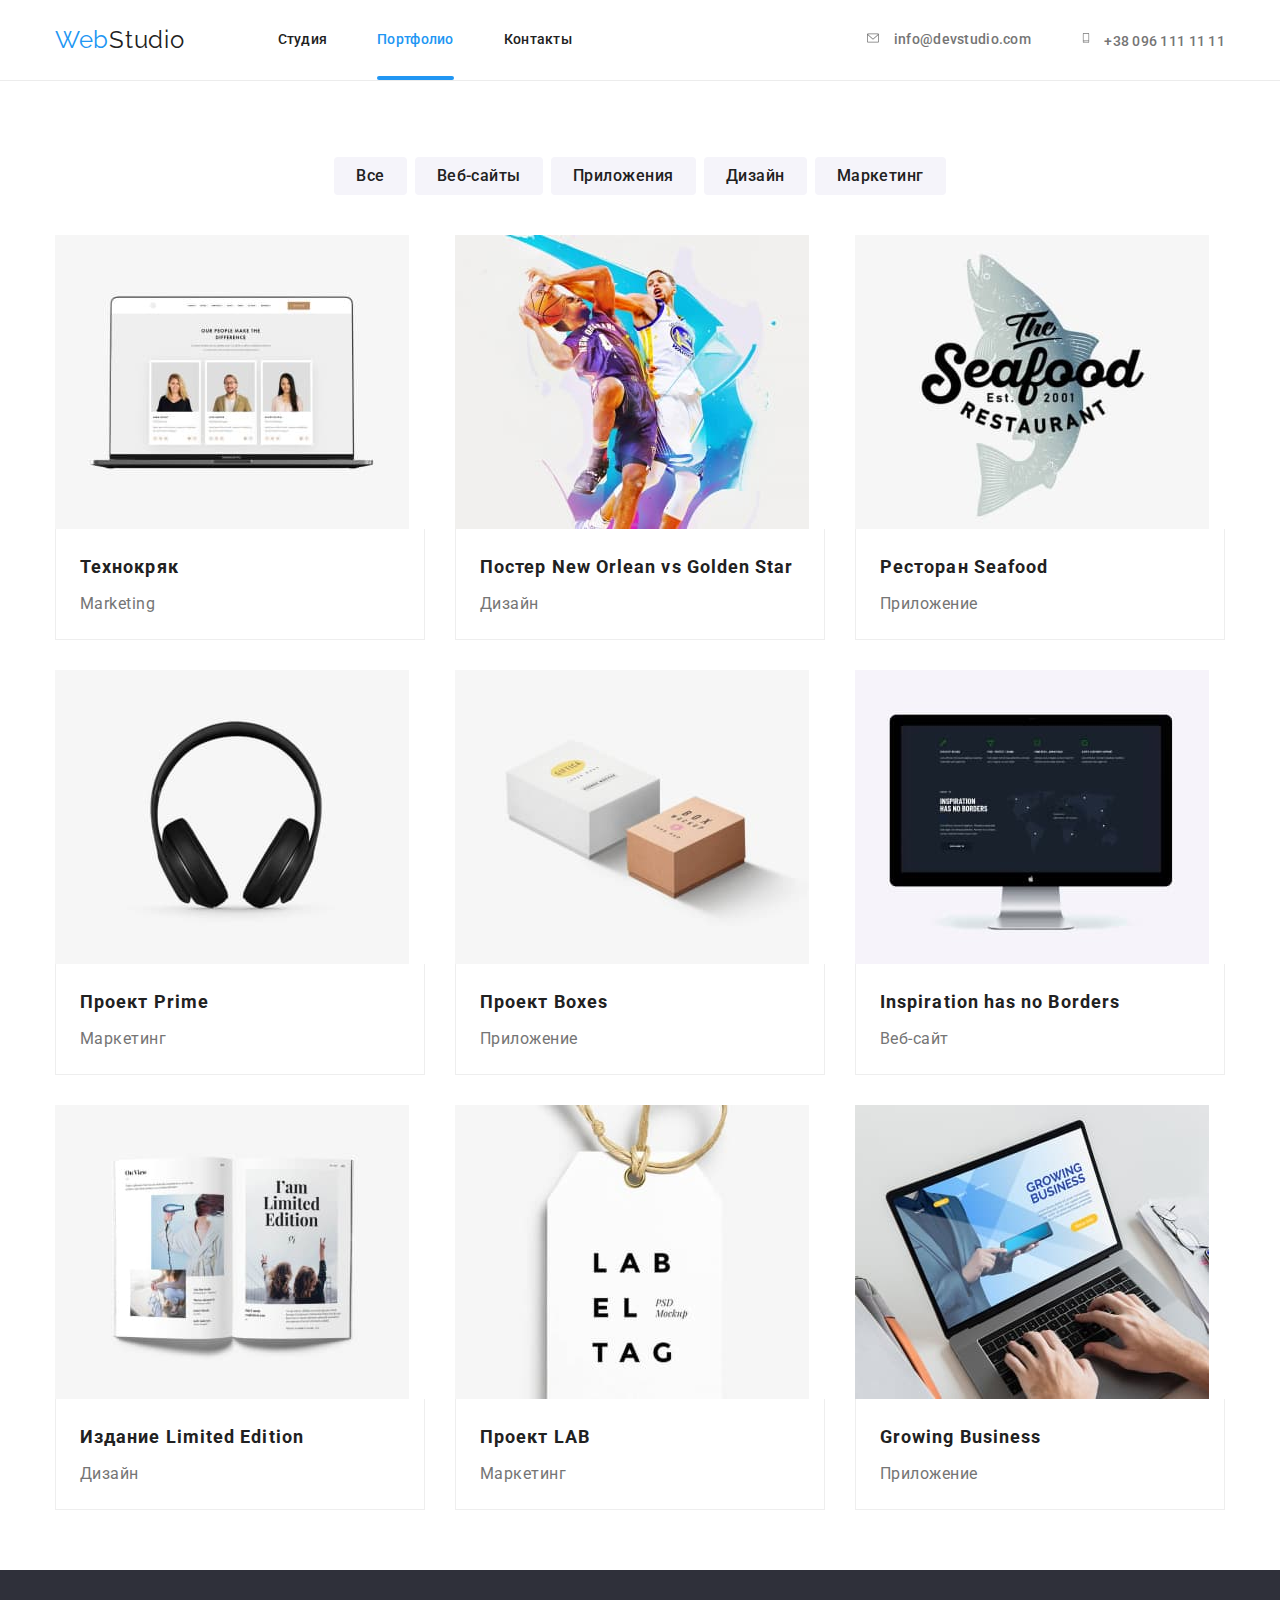
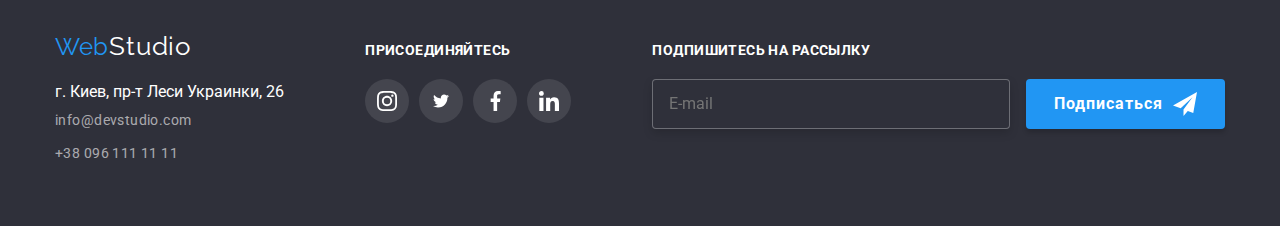
==== commit 4bd8dfbe: "готово" ====
--- a/portfolio.html
+++ b/portfolio.html
@@ -18,7 +18,7 @@
   </head>
 
   <body class="page">
-    <header class="site-header">
+     <header class="site-header">
       <div class="container header-container">
         <nav class="site-header__nav">
           <a class="site-header__logo" href="#">
@@ -27,14 +27,14 @@
           </a>
           <ul class="site-nav">
             <li class="site-nav__item">
-              <a href="index.html" class="site-nav__link">Студия</a>
+              <a
+                href="index.html"
+                class="site-nav__link"
+                >Студия</a
+              >
             </li>
             <li class="site-nav__item">
-              <a
-                href="portfolio.html"
-                class="site-nav__link site-nav__link-is-active"
-                >Портфолио</a
-              >
+              <a href="portfolio.html" class="site-nav__link site-nav__link-is-active">Портфолио</a>
             </li>
             <li class="site-nav__item">
               <a href="" class="site-nav__link">Контакты</a>
@@ -63,7 +63,6 @@
         </ul>
       </div>
 
-      <!--MOBILE MENU -->
       <!--MOBILE MENU -->
       <div class="menu-container" id="menu-container" data-menu>
         <nav class="mobile-menu__nav">
--- a/css/main.min.css
+++ b/css/main.min.css
@@ -1,2 +1,2 @@
-.page{background-color:#fff;font-family:Roboto,sans-serif}.container{padding-right:15px;padding-left:15px;margin-left:auto;margin-right:auto}@media screen and (min-width: 480px){.container{width:480px}}@media screen and (min-width: 768px){.container{width:768px}}@media screen and (min-width: 1200px){.container{width:1200px}}.section{padding-top:60px;padding-bottom:60px}.section__title{margin-bottom:50px;font-size:36px;line-height:1.17;text-align:center;color:#212121}ul{list-style:none;padding:0}a{text-decoration:none}img{display:block;max-width:100%}.site-header{border-bottom:1px solid #ececec}.header-container{display:flex;align-items:center}@media screen and (max-width: 768px){.header-container{padding-top:16px;padding-bottom:16px}}.logo{font-family:Raleway,sans-serif;letter-spacing:0.03em;font-size:24px;line-height:1.38;padding-left:0px}.logo__text_accept-color{color:#2196f3}.logo__text{color:#212121}.logo__text_white{color:#fff;letter-spacing:0.03em;font-size:26px;line-height:1.19}.site-header__logo{font-family:Raleway,sans-serif;letter-spacing:0.03em;font-size:24px;line-height:1.38;padding-left:0px}@media screen and (min-width: 768px){.site-header__logo{margin-right:88px}}@media screen and (min-width: 1200px){.site-header__logo{margin-right:93px}}.site-header__nav{display:flex;align-items:center}@media screen and (max-width: 768px){.site-header__nav{padding-top:16px;padding-bottom:16px}}.site-nav{display:flex;align-items:center;margin:0}@media screen and (max-width: 767px){.site-nav{display:none}}.site-nav__link{display:flex;align-items:center;color:#212121;letter-spacing:0.02em;font-weight:500;font-size:14px;line-height:1.14;padding-bottom:32px;padding-top:32px;transition:color 250ms cubic-bezier(0.4, 0, 0.2, 1)}.site-nav__link:hover,.site-nav__link:focus{color:#2196f3}.site-nav__link-is-active{position:relative;color:#2196f3}@media screen and (min-width: 768px){.site-nav__link-is-active::after{content:"";position:absolute;left:0;bottom:0;display:block;width:100%;height:4px;border-radius:2px;background-color:#2196f3}.site-nav__item:not(:last-child){margin-right:50px}}.contact-nav{margin-left:auto}@media screen and (max-width: 768px){.contact-nav{display:none}}@media screen and (min-width: 768px){.contact-nav{display:block}}@media screen and (min-width: 1200px){.contact-nav{display:flex;text-align:center}}.contact-nav__item:not(:last-child){margin-right:50px}.contact-nav__link:hover .contact-nav__icon,.contact-nav__link:focus .contact-nav__icon{fill:#2196f3}@media screen and (min-width: 1200px){.contact-nav__item+.contact-nav__item{margin-left:50px}}.contact-nav__link{padding-top:32px;padding-bottom:32px;font-weight:500;font-size:12px;line-height:1.17;letter-spacing:0.02em;transition:color 250ms cubic-bezier(0.4, 0, 0.2, 1);color:#757575}.contact-nav__link:hover,.contact-nav__link:focus{color:#2196f3}@media screen and (min-width: 1200px){.contact-nav__link{font-size:14px;line-height:1.14}}.contact-nav__icon{fill:#757575;transition:fill 250ms cubic-bezier(0.4, 0, 0.2, 1)}@media screen and (min-width: 768px){.contact-nav__icon{margin-right:8px}}@media screen and (min-width: 768px){.contact-nav__icon{margin-right:10px}}.site-header__menu-btn{display:inline-flex;position:absolute;z-index:4;top:10px;right:15px}@media screen and (min-width: 768px){.site-header__menu-btn{display:none}}.site-header__menu-btn .site-header__nav_icon-menu{display:none}.site-header__menu-btn.is-open .site-header__nav_icon-menu{display:block}.site-header__menu-btn.is-open .site-header__nav_icon-close{display:none}.menu-container{background-color:#fff}@media screen and (max-width: 768px){.menu-container{display:none;position:absolute;top:0;left:0;width:100%;height:100%;padding:48px 40px}.menu-container.is-open{display:flex;flex-direction:column;justify-content:space-between;overflow:hidden;z-index:3}}@media screen and (min-width: 768px){.menu-container{display:none}}.site-header__nav_icon:hover,.site-header__nav_icon:focus{fill:#2196f3}.mobile-menu__nav-item:not(:last-child){margin-bottom:32px}.mobile-menu__nav-link{font-weight:500;font-size:40px;line-height:1.18;letter-spacing:0.02em;color:#757575}.mobile-menu__nav-link:hover,.mobile-menu__nav-link:focus{color:#2196f3}@media screen and (max-width: 480px){.mobile-menu__nav-link{font-size:20px}}.mobile-menu__nav-link-is-active{color:#2196f3}.mobile-menu__contact-item-tel{margin-bottom:32px}.mobile-menu__contact-tel{font-weight:500;font-size:34px;line-height:1.18;letter-spacing:0.02em;color:#2196f3}@media screen and (max-width: 480px){.mobile-menu__contact-tel{font-size:17px}}.mobile-menu__contact-item-mail{margin-bottom:64px}.mobile-menu__contact-mail{font-weight:500;font-size:24px;line-height:1.17;letter-spacing:0.02em;color:#757575}@media screen and (max-width: 480px){.mobile-menu__contact-mail{font-size:12px}}.mobile-menu__social-link-list{display:flex;padding:0}.mobile-menu__social-link{font-weight:500;font-size:18px;line-height:1.22;letter-spacing:0.02em;color:#2196f3}@media screen and (max-width: 480px){.mobile-menu__social-link{font-size:9px}}.mobile-menu__social-link-separator{margin:0 10px}.site-hero{padding-top:118px;padding-bottom:118px;margin-left:auto;margin-right:auto;max-width:1600px;background-color:#c4c4c4;background-image:linear-gradient(to right, rgba(47,48,58,0.4), rgba(47,48,58,0.4)),url(../images/hero/mobile-hero.jpg);background-size:cover}@media screen and (min-device-pixel-ratio: 2), (-webkit-min-device-pixel-ratio: 2), (min-resolution: 192dpi), (min-resolution: 2dppx){.site-hero{background-image:linear-gradient(to right, rgba(47,48,58,0.4), rgba(47,48,58,0.4)),url(../images/hero/mobile-hero@2x.jpg)}}@media screen and (min-width: 489px){.site-hero{background-image:linear-gradient(to right, rgba(47,48,58,0.4), rgba(47,48,58,0.4)),url(../images/hero/tablet-hero.jpg)}}@media screen and (min-width: 489px) and (min-device-pixel-ratio: 2), screen and (min-width: 489px) and (-webkit-min-device-pixel-ratio: 2), screen and (min-width: 489px) and (min-resolution: 192dpi), screen and (min-width: 489px) and (min-resolution: 2dppx){.site-hero{background-image:linear-gradient(to right, rgba(47,48,58,0.4), rgba(47,48,58,0.4)),url(../images/hero/tablet-hero@2x.jpg)}}@media screen and (min-width: 769px){.site-hero{padding-top:200px;padding-bottom:200px;background-image:linear-gradient(to right, rgba(47,48,58,0.4), rgba(47,48,58,0.4)),url(../images/hero/desktop-hero.jpg)}}@media screen and (min-width: 769px) and (min-device-pixel-ratio: 2), screen and (min-width: 769px) and (-webkit-min-device-pixel-ratio: 2), screen and (min-width: 769px) and (min-resolution: 192dpi), screen and (min-width: 769px) and (min-resolution: 2dppx){.site-hero{background-image:linear-gradient(to right, rgba(47,48,58,0.4), rgba(47,48,58,0.4)),url(../images/hero/desktop-hero@2x.jpg)}}.site-hero__title{margin-left:auto;margin-right:auto;margin-top:0;margin-bottom:30px;font-weight:900;font-size:26px;line-height:1.62;text-align:center;letter-spacing:0.06em;text-transform:uppercase;color:#fff}@media screen and (min-width: 1200px){.site-hero__title{font-size:44px;line-height:1.36}}.site-hero__button{display:flex;align-items:center;margin-left:auto;margin-right:auto;padding:10px 32px;font-weight:bold;font-size:16px;line-height:1.87;text-align:center;letter-spacing:0.06em;border:0;color:#fff;background-color:#2196f3;box-shadow:0px 4px 4px rgba(0,0,0,0.15);border-radius:4px}@media screen and (min-width: 768px){.feature__list{display:flex;flex-wrap:wrap;margin:-15px}}.feature__title{text-align:center;letter-spacing:0.03em;font-weight:700;font-size:14px;line-height:1.14;text-transform:uppercase;margin-bottom:10px;margin-top:0px;color:#212121}@media screen and (max-width: 768px){.feature__title{text-align:center}}.feature__text{color:#757575;letter-spacing:0.03em;font-size:14px;line-height:1.71;margin:0px;display:flex}@media screen and (min-width: 768px){.feature__item{width:calc((100% - 60px) / 2);margin:15px}}@media screen and (min-width: 1200px){.feature__item{width:calc((100% - 120px) / 4)}}@media screen and (max-width: 768px){.feature__item:not(:last-child){margin-bottom:30px}}.feature__item-bgr{height:120px;margin-bottom:30px;display:flex;align-items:center;justify-content:center;background:#f5f4fa}.feature__icon{display:inline-block;margin:auto}.section-skills{padding-top:0px}@media screen and (max-width: 1199px){.section-skills{display:none}}.section-skills__images{display:flex;margin:-15px}.section-skills__card{position:relative;margin:15px;width:370px}.section-skills__description{position:absolute;bottom:0;display:flex;align-items:center;justify-content:center;width:100%;height:70px;background:rgba(47,48,58,0.8)}.section-skills__title{font-weight:bold;font-size:14px;line-height:1.14;text-transform:uppercase;color:#fff}.section-team{background-color:#f5f4fa}.team-cards__name{padding:30px}@media screen and (min-width: 768px){.team-cards{display:flex;flex-wrap:wrap;margin:-15px}}.team-cards__item{background-color:#fff;box-shadow:0px 1px 3px rgba(0,0,0,0.12),0px 1px 1px rgba(0,0,0,0.14),0px 2px 1px rgba(0,0,0,0.2);border-radius:0px 0px 4px 4px}@media screen and (max-width: 768px){.team-cards__item:not(:last-child){margin-bottom:30px}}@media screen and (min-width: 768px){.team-cards__item{margin:15px;flex-basis:calc((100% - 4 * 15px) / 2)}}@media screen and (min-width: 1200px){.team-cards__item{flex-basis:calc((100% - 8 * 15px) / 4)}}.team-cards__title{margin-bottom:10px;font-weight:500;font-size:16px;line-height:1.19;text-align:center;color:#212121}.team-cards__text{color:#757575;font-size:16px;line-height:1.18;letter-spacing:0.03em;text-align:center}.social-network__link{display:flex;justify-content:center;align-items:center;width:44px;height:44px;border-radius:50%;transition:background-color 250ms cubic-bezier(0.4, 0, 0.2, 1)}.social-network__link:hover,.social-network__link:focus{background-color:#2196f3}.social-network__icon{fill:#afb1b8;transition:fill 250ms cubic-bezier(0.4, 0, 0.2, 1)}.social-network__link:hover .social-network__icon,.social-network__link:focus .social-network__icon{fill:#fff}.social-network{padding:0;display:flex;justify-content:center}.social-network__item:not(:last-child){margin-right:10px}.clients{display:flex;flex-wrap:wrap;padding:0;margin:-15px}.clients__item{margin:15px}@media screen and (max-width: 768px){.clients__item{width:calc((100% - 2 * 30px) / 2)}}@media screen and (min-width: 768px){.clients__item{flex-basis:calc((100% - 3 * 30px) / 3)}}@media screen and (min-width: 1200px){.clients__item{flex-basis:calc((100% - 6 * 30px) / 6)}}.clients__link{display:flex;align-items:center;height:92px;border:1px solid #afb1b8;border-radius:4px;justify-content:center;transition:border 250ms cubic-bezier(0.4, 0, 0.2, 1)}.clients__icon{fill:#afb1b8;transition:fill 250ms cubic-bezier(0.4, 0, 0.2, 1)}.clients__link:hover .clients__icon{fill:#2196f3}.clients__link:hover{border:1px solid #2196f3}.portfolio-nav{margin-bottom:40px;display:flex;flex-wrap:wrap}@media screen and (min-width: 768px){.portfolio-nav{justify-content:center}}@media screen and (max-width: 768px){.portfolio-nav__item:not(:nth-last-child(-n+2)){margin-bottom:15px}}.portfolio-nav__item{margin-right:8px}.portfolio-nav__item:last-child{margin-right:0}.portfolio-nav__button{color:#fff;background-color:#2196f3;letter-spacing:0.06em;font-size:16px;line-height:1.87;text-align:center;font-weight:700;cursor:pointer;border-radius:4px;padding:6px 22px;border:0px;transition-property:color, background-color, box-shadow;transition-duration:250ms;transition-timing-function:cubic-bezier(0.4, 0, 0.2, 1)}.portfolio-nav .portfolio-nav__button{background-color:#f5f4fa;color:#212121;border-radius:4px;font-weight:500;font-size:16px;line-height:1.62;letter-spacing:0.03em}.portfolio-nav .portfolio-nav__button:hover,.portfolio-nav .portfolio-nav__button:focus{color:#fff;background-color:#2196f3;box-shadow:0px 3px 1px rgba(0,0,0,0.1),0px 1px 2px rgba(0,0,0,0.08),0px 2px 2px rgba(0,0,0,0.12);border-radius:4px}.portfolio{display:flex;flex-wrap:wrap;margin:-15px}.portfolio__card{position:relative;overflow:hidden}.portfolio__overlay{display:flex;align-items:center;justify-content:center;position:absolute;top:0;left:0;width:100%;height:100%;background-color:rgba(33,150,243,0.9);transform:translateY(100%);transition:transform 250ms cubic-bezier(0.4, 0, 0.2, 1);color:#fff;padding:60px 20px;font-size:18px;line-height:1.55;letter-spacing:0.03em}.portfolio__direction{padding:20px 24px;flex-grow:1;border-left:1px solid #eee;border-right:1px solid #eee;border-bottom:1px solid #eee}.portfolio__title{color:#212121;font-weight:700;font-size:18px;line-height:2;letter-spacing:0.06em;margin:0px}.portfolio__text{font-size:16px;line-height:1.87;letter-spacing:0.03em;color:#757575;margin-top:4px;margin-bottom:0px}.portfolio__item{display:flex;flex-direction:column;margin:15px;background:#fff;box-sizing:border-box;transition:box-shadow 250ms cubic-bezier(0.4, 0, 0.2, 1)}@media screen and (min-width: 768px){.portfolio__item{flex-basis:calc((100% - 2 * 30px) / 2)}}@media screen and (min-width: 1200px){.portfolio__item{flex-basis:calc(100% / 3 - 30px)}}.portfolio__item:hover{box-shadow:0px 1px 1px rgba(0,0,0,0.12),0px 4px 4px rgba(0,0,0,0.06),1px 4px 6px rgba(0,0,0,0.16)}.portfolio__item:hover .portfolio__overlay{transform:translateY(0)}.footer{padding-bottom:60px;padding-top:60px;background-color:#2f303a}.footer .footer__title{margin-bottom:20px;font-weight:700;text-transform:uppercase;color:#fff;letter-spacing:0.03em;font-size:14px;line-height:1.14;margin-top:0px}.footer .footer__container{text-align:center}@media screen and (min-width: 768px){.footer .footer__container{display:flex;flex-wrap:wrap}}@media screen and (min-width: 1200px){.footer .footer__container{align-items:baseline;justify-content:space-between;text-align:left}}.footer .footer-contaсt{margin-bottom:60px}@media screen and (min-width: 768px){.footer .footer-contaсt{margin-left:61px;margin-right:165px}}@media screen and (min-width: 1200px){.footer .footer-contaсt{margin:0}}.footer .footer-contaсt__address{align-items:center;margin-top:20px;margin-bottom:60px;font-style:normal;color:#fff}.footer .footer-contaсt__link{display:block;margin-top:8px;font-size:14px;line-height:1.71;letter-spacing:0.03em;text-decoration:none;color:rgba(255,255,255,0.6)}.footer .footer-contaсt__item:last-child{margin-top:9px}.footer .footer-social-links{margin-bottom:60px}@media screen and (min-width: 1200px){.footer .footer-social-links{margin:0}}.footer .footer-social-links__list{margin:0;padding:0;display:flex;justify-content:center}.footer .footer-social-links__item:not(:last-child){margin-right:10px}.footer .footer-social-links__link{width:44px;height:44px;display:flex;justify-content:center;align-items:center;border-radius:50%;background:rgba(255,255,255,0.1)}.footer .footer-social-links__link:hover,.footer .footer-social-links__link:focus{background-color:#2196f3;transition:background-color 250ms cubic-bezier(0.4, 0, 0.2, 1)}.footer .footer-social-links__icon{fill:#fff}@media screen and (min-width: 768px){.footer__subscribe-thumb{min-width:450px;margin-left:auto;margin-right:auto}}@media screen and (min-width: 1200px){.footer__subscribe-thumb{margin:0}}@media screen and (min-width: 1200px){.form-subscribe{margin-bottom:0}}.form-subscribe :focus{color:#2196f3}.form-subscribe__icon-send{margin-left:10px;fill:#fff}.form-subscribe__send-email{width:100%;height:50px;padding:15px 16px;cursor:pointer;border:1px solid rgba(255,255,255,0.3);filter:drop-shadow(0px 4px 4px rgba(0,0,0,0.15));border-radius:4px;font-weight:400;font-size:16px;line-height:1.25;background-color:#2f303a;color:rgba(255,255,255,0.6)}@media screen and (min-width: 1200px){.form-subscribe__send-email{width:358px}}.form-subscribe__send-email::placeholder{font-weight:400;font-size:16px;line-height:1.25;margin-top:15px;margin-bottom:15px}.form-subscribe__submit-email{align-items:center;font-weight:700;font-size:16px;line-height:1.87;text-align:center;letter-spacing:0.06em;border:0;color:#fff;background-color:#2196f3;box-shadow:0px 4px 4px rgba(0,0,0,0.15);border-radius:4px;margin-top:20px;padding:10px 28px;display:inline-flex}@media screen and (min-width: 1200px){.form-subscribe__submit-email{margin:0 0 0 12px}}.backdrop{position:fixed;top:0;left:0;width:100%;height:100%;background-color:rgba(0,0,0,0.2);opacity:1;z-index:5;transition:opacity 250ms cubic-bezier(0.4, 0, 0.2, 1),visibility 250ms cubic-bezier(0.4, 0, 0.2, 1)}.backdrop.is-hidden{opacity:0;pointer-events:none;visibility:hidden;transition:visibility 250ms cubic-bezier(0.4, 0, 0.2, 1),opacity 250ms cubic-bezier(0.4, 0, 0.2, 1)}.backdrop.is-hidden .modal{transform:translate(-50%, -50%) scale(0.9);transition:transform 250ms cubic-bezier(0.4, 0, 0.2, 1)}.modal{position:absolute;top:50%;left:50%;width:100%;height:100%;padding:40px;background-color:#fff;box-shadow:0px 1px 3px rgba(0,0,0,0.12),0px 1px 1px rgba(0,0,0,0.14),0px 2px 1px rgba(0,0,0,0.2);border-radius:4px;transform:translate(-50%, -50%) scale(1);transition:transform 250ms cubic-bezier(0.4, 0, 0.2, 1)}@media screen and (min-width: 480px){.modal{width:450px;height:609px}}@media screen and (min-width: 1200px){.modal{width:528px;height:581px}}.modal__header{font-weight:700;font-size:20px;line-height:1.15;text-align:center;letter-spacing:0.03em;color:#212121}.modal__btn-submit{display:block;margin:0 auto;margin-top:30px;width:200px;height:50px;cursor:pointer;border:none;background:#2196f3;box-shadow:0px 4px 4px rgba(0,0,0,0.15);border-radius:4px;font-weight:700;font-size:16px;line-height:1.87;letter-spacing:0.06em;color:#fff;transition:background-color 250ms cubic-bezier(0.4, 0, 0.2, 1)}.modal__btn-submit:hover{background:#188ce8;box-shadow:0px 4px 4px rgba(0,0,0,0.15);border-radius:4px}.modal__btn-close{position:absolute;top:8px;right:8px;display:flex;align-items:center;justify-content:center;width:30px;height:30px;background-color:#fff;border:none;border:1px solid rgba(0,0,0,0.1);border-radius:50%;background-color:#fff}.modal__btn-close_icon{position:absolute;top:50%;left:50%;transform:translate(-50%, -50%);transition:fill 250ms cubic-bezier(0.4, 0, 0.2, 1)}.modal__btn-close_icon:hover,.modal__btn-close_icon:focus{fill:#2196f3}.modal-form{margin-top:30px;margin-bottom:20px}.modal-form__field{position:relative;display:block}.modal-form__label-text{position:absolute;top:-18px;left:0;font-size:12px;line-height:1.17;letter-spacing:0.01em;color:#757575}.modal-form label:not(:last-child){margin-bottom:10px}.modal-form .modal-input-wrapper__text:focus,.modal-form textarea:focus{outline:none;border:1px solid #2196f3}.modal-form textarea{height:120px;padding:12px 16px;resize:none}.modal-form .modal-input-wrapper__text:focus+.modal-input-wrapper__icon{fill:#2196f3}.modal-input-wrapper{display:block;position:relative}.modal-input-wrapper__text{border:1px solid rgba(33,33,33,0.2);border-radius:4px;width:100%;color:#212121;height:40px;padding-left:42px}.modal-input-wrapper__icon{position:absolute;top:50%;transform:translateY(-50%);left:12px}.checkbox{display:flex;align-items:center}.checkbox__link{color:#2196f3;text-decoration:underline;font-weight:normal;font-size:14px;line-height:1.71;letter-spacing:0.03em}.checkbox__hidden{position:absolute;width:1px;height:1px;margin:-1px;border:0;padding:0;clip:rect(0 0 0 0);overflow:hidden}.checkbox__hidden:checked+.checkbox__icon{background-color:#2196f3;border:none}.checkbox__icon{margin-right:8px;display:flex;justify-content:center;align-items:center;width:16px;height:15px;border:2px solid #212121;border-radius:2px}.checkbox__icon>.checkbox__icon-check{fill:transparent}.checkbox:checked+* .checkbox__icon-check{fill:#fff}.checkbox__text{margin-left:24px;font-size:12px;line-height:1.17;letter-spacing:0.03em;color:#757575}
+.page{background-color:#fff;font-family:Roboto,sans-serif}.container{padding-right:15px;padding-left:15px;margin-left:auto;margin-right:auto}@media screen and (min-width: 480px){.container{width:480px}}@media screen and (min-width: 768px){.container{width:768px}}@media screen and (min-width: 1200px){.container{width:1200px}}.section{padding-top:60px;padding-bottom:60px}.section__title{margin-bottom:50px;font-size:36px;line-height:1.17;text-align:center;color:#212121}ul{list-style:none;padding:0}a{text-decoration:none}img{display:block;max-width:100%}.site-header{border-bottom:1px solid #ececec}.header-container{display:flex;align-items:center}.logo{font-family:Raleway,sans-serif;letter-spacing:0.03em;font-size:24px;line-height:1.38;padding-left:0px}.logo__text_accept-color{color:#2196f3}.logo__text{color:#212121}.logo__text_white{color:#fff;letter-spacing:0.03em;font-size:26px;line-height:1.19}.site-header__logo{font-family:Raleway,sans-serif;letter-spacing:0.03em;font-size:24px;line-height:1.38;padding-left:0px}@media screen and (min-width: 768px){.site-header__logo{margin-right:88px}}@media screen and (min-width: 1200px){.site-header__logo{margin-right:93px}}.site-header__nav{display:flex;align-items:center}@media screen and (max-width: 768px){.site-header__nav{padding-top:16px;padding-bottom:16px}}.site-nav{display:flex;align-items:center;margin:0}@media screen and (max-width: 767px){.site-nav{display:none}}.site-nav__link{display:flex;align-items:center;color:#212121;letter-spacing:0.02em;font-weight:500;font-size:14px;line-height:1.14;padding-bottom:32px;padding-top:32px;transition:color 250ms cubic-bezier(0.4, 0, 0.2, 1)}.site-nav__link:hover,.site-nav__link:focus{color:#2196f3}.site-nav__link-is-active{position:relative;color:#2196f3}@media screen and (min-width: 768px){.site-nav__link-is-active::after{content:"";position:absolute;left:0;bottom:0;display:block;width:100%;height:4px;border-radius:2px;background-color:#2196f3}.site-nav__item:not(:last-child){margin-right:50px}}.contact-nav{margin-left:auto}@media screen and (max-width: 768px){.contact-nav{display:none}}@media screen and (min-width: 768px){.contact-nav{display:block}}@media screen and (min-width: 1200px){.contact-nav{display:flex;text-align:center}}.contact-nav__link:hover .contact-nav__icon,.contact-nav__link:focus .contact-nav__icon{fill:#2196f3}@media screen and (min-width: 1200px){.contact-nav__item+.contact-nav__item{margin-left:50px}}.contact-nav__link{padding-top:32px;padding-bottom:32px;font-weight:500;font-size:12px;line-height:1.17;letter-spacing:0.02em;transition:color 250ms cubic-bezier(0.4, 0, 0.2, 1);color:#757575}.contact-nav__link:hover,.contact-nav__link:focus{color:#2196f3}@media screen and (min-width: 1200px){.contact-nav__link{font-size:14px;line-height:1.14}}.contact-nav__icon{fill:#757575;transition:fill 250ms cubic-bezier(0.4, 0, 0.2, 1)}@media screen and (min-width: 768px){.contact-nav__icon{margin-right:8px}}@media screen and (min-width: 768px){.contact-nav__icon{margin-right:10px}}.site-header__menu-btn{display:inline-flex;position:absolute;z-index:4;top:10px;right:15px;cursor:pointer;background-color:inherit;border:none}@media screen and (min-width: 768px){.site-header__menu-btn{display:none}}.site-header__menu-btn .site-header__nav_icon-menu{display:none}.site-header__menu-btn.is-open .site-header__nav_icon-menu{display:block}.site-header__menu-btn.is-open .site-header__nav_icon-close{display:none}.menu-container{background-color:#fff}@media screen and (max-width: 768px){.menu-container{display:none;position:absolute;top:0;left:0;width:100%;height:100%;padding:48px 40px}.menu-container.is-open{display:flex;flex-direction:column;justify-content:space-between;overflow:hidden;z-index:3}}@media screen and (min-width: 768px){.menu-container{display:none}}.site-header__nav_icon:hover,.site-header__nav_icon:focus{fill:#2196f3}.mobile-menu__nav-item:not(:last-child){margin-bottom:32px}.mobile-menu__nav-link{font-weight:500;font-size:40px;line-height:1.18;letter-spacing:0.02em;color:#757575}.mobile-menu__nav-link:hover,.mobile-menu__nav-link:focus{color:#2196f3}@media screen and (max-width: 480px){.mobile-menu__nav-link{font-size:20px}}.mobile-menu__nav-link-is-active{color:#2196f3}.mobile-menu__contact-item-tel{margin-bottom:32px}.mobile-menu__contact-tel{font-weight:500;font-size:34px;line-height:1.18;letter-spacing:0.02em;color:#2196f3}@media screen and (max-width: 480px){.mobile-menu__contact-tel{font-size:17px}}.mobile-menu__contact-item-mail{margin-bottom:64px}.mobile-menu__contact-mail{font-weight:500;font-size:24px;line-height:1.17;letter-spacing:0.02em;color:#757575}@media screen and (max-width: 480px){.mobile-menu__contact-mail{font-size:12px}}.mobile-menu__social-link-list{display:flex;padding:0}.mobile-menu__social-link{font-weight:500;font-size:18px;line-height:1.22;letter-spacing:0.02em;color:#2196f3}@media screen and (max-width: 480px){.mobile-menu__social-link{font-size:9px}}.mobile-menu__social-link-separator{margin:0 10px}.site-hero{padding-top:118px;padding-bottom:118px;margin-left:auto;margin-right:auto;max-width:1600px;background-color:#c4c4c4;background-image:linear-gradient(to right, rgba(47,48,58,0.4), rgba(47,48,58,0.4)),url(../images/hero/mobile-hero.jpg);background-size:cover}@media screen and (min-device-pixel-ratio: 2), (-webkit-min-device-pixel-ratio: 2), (min-resolution: 192dpi), (min-resolution: 2dppx){.site-hero{background-image:linear-gradient(to right, rgba(47,48,58,0.4), rgba(47,48,58,0.4)),url(../images/hero/mobile-hero@2x.jpg)}}@media screen and (min-width: 489px){.site-hero{background-image:linear-gradient(to right, rgba(47,48,58,0.4), rgba(47,48,58,0.4)),url(../images/hero/tablet-hero.jpg)}}@media screen and (min-width: 489px) and (min-device-pixel-ratio: 2), screen and (min-width: 489px) and (-webkit-min-device-pixel-ratio: 2), screen and (min-width: 489px) and (min-resolution: 192dpi), screen and (min-width: 489px) and (min-resolution: 2dppx){.site-hero{background-image:linear-gradient(to right, rgba(47,48,58,0.4), rgba(47,48,58,0.4)),url(../images/hero/tablet-hero@2x.jpg)}}@media screen and (min-width: 769px){.site-hero{padding-top:200px;padding-bottom:200px;background-image:linear-gradient(to right, rgba(47,48,58,0.4), rgba(47,48,58,0.4)),url(../images/hero/desktop-hero.jpg)}}@media screen and (min-width: 769px) and (min-device-pixel-ratio: 2), screen and (min-width: 769px) and (-webkit-min-device-pixel-ratio: 2), screen and (min-width: 769px) and (min-resolution: 192dpi), screen and (min-width: 769px) and (min-resolution: 2dppx){.site-hero{background-image:linear-gradient(to right, rgba(47,48,58,0.4), rgba(47,48,58,0.4)),url(../images/hero/desktop-hero@2x.jpg)}}.site-hero__title{margin-left:auto;margin-right:auto;margin-top:0;margin-bottom:30px;font-weight:900;font-size:26px;line-height:1.62;text-align:center;letter-spacing:0.06em;text-transform:uppercase;color:#fff}@media screen and (min-width: 1200px){.site-hero__title{font-size:44px;line-height:1.36}}.site-hero__button{display:flex;align-items:center;margin-left:auto;margin-right:auto;padding:10px 32px;font-weight:bold;font-size:16px;line-height:1.87;text-align:center;letter-spacing:0.06em;border:0;color:#fff;background-color:#2196f3;box-shadow:0px 4px 4px rgba(0,0,0,0.15);border-radius:4px}@media screen and (min-width: 768px){.feature__list{display:flex;flex-wrap:wrap;margin:-15px}}.feature__title{text-align:center;letter-spacing:0.03em;font-weight:700;font-size:14px;line-height:1.14;text-transform:uppercase;margin-bottom:10px;margin-top:0px;color:#212121}@media screen and (max-width: 768px){.feature__title{text-align:center}}.feature__text{color:#757575;letter-spacing:0.03em;font-size:14px;line-height:1.71;margin:0px;display:flex}@media screen and (min-width: 768px){.feature__item{width:calc((100% - 60px) / 2);margin:15px}}@media screen and (min-width: 1200px){.feature__item{width:calc((100% - 120px) / 4)}}@media screen and (max-width: 768px){.feature__item:not(:last-child){margin-bottom:30px}}.feature__item-bgr{height:120px;margin-bottom:30px;display:flex;align-items:center;justify-content:center;background:#f5f4fa}.feature__icon{display:inline-block;margin:auto}.section-skills{padding-top:0px}@media screen and (max-width: 1199px){.section-skills{display:none}}.section-skills__images{display:flex;margin:-15px}.section-skills__card{position:relative;margin:15px;width:370px}.section-skills__description{position:absolute;bottom:0;display:flex;align-items:center;justify-content:center;width:100%;height:70px;background:rgba(47,48,58,0.8)}.section-skills__title{font-weight:bold;font-size:14px;line-height:1.14;text-transform:uppercase;color:#fff}.section-team{background-color:#f5f4fa}.team-cards__name{padding:30px}@media screen and (min-width: 768px){.team-cards{display:flex;flex-wrap:wrap;margin:-15px}}.team-cards__item{background-color:#fff;box-shadow:0px 1px 3px rgba(0,0,0,0.12),0px 1px 1px rgba(0,0,0,0.14),0px 2px 1px rgba(0,0,0,0.2);border-radius:0px 0px 4px 4px}@media screen and (max-width: 768px){.team-cards__item:not(:last-child){margin-bottom:30px}}@media screen and (min-width: 768px){.team-cards__item{margin:15px;flex-basis:calc((100% - 4 * 15px) / 2)}}@media screen and (min-width: 1200px){.team-cards__item{flex-basis:calc((100% - 8 * 15px) / 4)}}.team-cards__title{margin-bottom:10px;font-weight:500;font-size:16px;line-height:1.19;text-align:center;color:#212121}.team-cards__text{color:#757575;font-size:16px;line-height:1.18;letter-spacing:0.03em;text-align:center}.social-network__link{display:flex;justify-content:center;align-items:center;width:44px;height:44px;border-radius:50%;transition:background-color 250ms cubic-bezier(0.4, 0, 0.2, 1)}.social-network__link:hover,.social-network__link:focus{background-color:#2196f3}.social-network__icon{fill:#afb1b8;transition:fill 250ms cubic-bezier(0.4, 0, 0.2, 1)}.social-network__link:hover .social-network__icon,.social-network__link:focus .social-network__icon{fill:#fff}.social-network{padding:0;display:flex;justify-content:center}.social-network__item:not(:last-child){margin-right:10px}.clients{display:flex;flex-wrap:wrap;padding:0;margin:-15px}.clients__item{margin:15px}@media screen and (max-width: 768px){.clients__item{width:calc((100% - 2 * 30px) / 2)}}@media screen and (min-width: 768px){.clients__item{flex-basis:calc((100% - 3 * 30px) / 3)}}@media screen and (min-width: 1200px){.clients__item{flex-basis:calc((100% - 6 * 30px) / 6)}}.clients__link{display:flex;align-items:center;height:92px;border:1px solid #afb1b8;border-radius:4px;justify-content:center;transition:border 250ms cubic-bezier(0.4, 0, 0.2, 1)}.clients__icon{fill:#afb1b8;transition:fill 250ms cubic-bezier(0.4, 0, 0.2, 1)}.clients__link:hover .clients__icon{fill:#2196f3}.clients__link:hover{border:1px solid #2196f3}.portfolio-nav{margin-bottom:40px;display:flex;flex-wrap:wrap}@media screen and (min-width: 768px){.portfolio-nav{justify-content:center}}@media screen and (max-width: 768px){.portfolio-nav__item:not(:nth-last-child(-n+2)){margin-bottom:15px}}.portfolio-nav__item{margin-right:8px}.portfolio-nav__item:last-child{margin-right:0}.portfolio-nav__button{color:#fff;background-color:#2196f3;letter-spacing:0.06em;font-size:16px;line-height:1.87;text-align:center;font-weight:700;cursor:pointer;border-radius:4px;padding:6px 22px;border:0px;transition-property:color, background-color, box-shadow;transition-duration:250ms;transition-timing-function:cubic-bezier(0.4, 0, 0.2, 1)}.portfolio-nav .portfolio-nav__button{background-color:#f5f4fa;color:#212121;border-radius:4px;font-weight:500;font-size:16px;line-height:1.62;letter-spacing:0.03em}.portfolio-nav .portfolio-nav__button:hover,.portfolio-nav .portfolio-nav__button:focus{color:#fff;background-color:#2196f3;box-shadow:0px 3px 1px rgba(0,0,0,0.1),0px 1px 2px rgba(0,0,0,0.08),0px 2px 2px rgba(0,0,0,0.12);border-radius:4px}.portfolio{display:flex;flex-wrap:wrap;margin:-15px}.portfolio__card{position:relative;overflow:hidden}.portfolio__overlay{display:flex;align-items:center;justify-content:center;position:absolute;top:0;left:0;width:100%;height:100%;background-color:rgba(33,150,243,0.9);transform:translateY(100%);transition:transform 250ms cubic-bezier(0.4, 0, 0.2, 1);color:#fff;padding:60px 20px;font-size:18px;line-height:1.55;letter-spacing:0.03em}.portfolio__direction{padding:20px 24px;flex-grow:1;border-left:1px solid #eee;border-right:1px solid #eee;border-bottom:1px solid #eee}.portfolio__title{color:#212121;font-weight:700;font-size:18px;line-height:2;letter-spacing:0.06em;margin:0px}.portfolio__text{font-size:16px;line-height:1.87;letter-spacing:0.03em;color:#757575;margin-top:4px;margin-bottom:0px}.portfolio__item{display:flex;flex-direction:column;margin:15px;background:#fff;box-sizing:border-box;transition:box-shadow 250ms cubic-bezier(0.4, 0, 0.2, 1)}@media screen and (min-width: 768px){.portfolio__item{flex-basis:calc((100% - 2 * 30px) / 2)}}@media screen and (min-width: 1200px){.portfolio__item{flex-basis:calc(100% / 3 - 30px)}}.portfolio__item:hover{box-shadow:0px 1px 1px rgba(0,0,0,0.12),0px 4px 4px rgba(0,0,0,0.06),1px 4px 6px rgba(0,0,0,0.16)}.portfolio__item:hover .portfolio__overlay{transform:translateY(0)}.footer{padding-bottom:60px;padding-top:60px;background-color:#2f303a}.footer .footer__title{margin-bottom:20px;font-weight:700;text-transform:uppercase;color:#fff;letter-spacing:0.03em;font-size:14px;line-height:1.14;margin-top:0px}.footer .footer__container{text-align:center}@media screen and (min-width: 768px){.footer .footer__container{display:flex;flex-wrap:wrap}}@media screen and (min-width: 1200px){.footer .footer__container{align-items:baseline;justify-content:space-between;text-align:left}}.footer .footer-contaсt{margin-bottom:60px}@media screen and (min-width: 768px){.footer .footer-contaсt{margin-left:61px;margin-right:165px}}@media screen and (min-width: 1200px){.footer .footer-contaсt{margin:0}}.footer .footer-contaсt__address{align-items:center;margin-top:20px;font-style:normal;color:#fff}.footer .footer-contaсt__link{display:block;margin-top:8px;font-size:14px;line-height:1.71;letter-spacing:0.03em;text-decoration:none;color:rgba(255,255,255,0.6)}.footer .footer-contaсt__list{margin:0}.footer .footer-contaсt__item:last-child{margin-top:9px}.footer .footer-social-links{margin-bottom:60px}@media screen and (min-width: 1200px){.footer .footer-social-links{margin:0}}.footer .footer-social-links__list{margin:0;padding:0;display:flex;justify-content:center}.footer .footer-social-links__item:not(:last-child){margin-right:10px}.footer .footer-social-links__link{width:44px;height:44px;display:flex;justify-content:center;align-items:center;border-radius:50%;background:rgba(255,255,255,0.1)}.footer .footer-social-links__link:hover,.footer .footer-social-links__link:focus{background-color:#2196f3;transition:background-color 250ms cubic-bezier(0.4, 0, 0.2, 1)}.footer .footer-social-links__icon{fill:#fff}@media screen and (min-width: 768px){.footer__subscribe-thumb{min-width:450px;margin-left:auto;margin-right:auto}}@media screen and (min-width: 1200px){.footer__subscribe-thumb{margin:0}}@media screen and (min-width: 1200px){.form-subscribe{margin-bottom:0}}.form-subscribe :focus{color:#2196f3}.form-subscribe__icon-send{margin-left:10px;fill:#fff}.form-subscribe__send-email{width:100%;height:50px;padding:15px 16px;cursor:pointer;border:1px solid rgba(255,255,255,0.3);filter:drop-shadow(0px 4px 4px rgba(0,0,0,0.15));border-radius:4px;font-weight:400;font-size:16px;line-height:1.25;background-color:#2f303a;color:rgba(255,255,255,0.6)}@media screen and (min-width: 1200px){.form-subscribe__send-email{width:358px}}.form-subscribe__send-email::placeholder{font-weight:400;font-size:16px;line-height:1.25;margin-top:15px;margin-bottom:15px}.form-subscribe__submit-email{align-items:center;font-weight:700;font-size:16px;line-height:1.87;text-align:center;letter-spacing:0.06em;border:0;color:#fff;background-color:#2196f3;box-shadow:0px 4px 4px rgba(0,0,0,0.15);border-radius:4px;margin-top:20px;padding:10px 28px;display:inline-flex}@media screen and (min-width: 1200px){.form-subscribe__submit-email{margin:0 0 0 12px}}.backdrop{position:fixed;top:0;left:0;width:100%;height:100%;background-color:rgba(0,0,0,0.2);opacity:1;transition:opacity 250ms cubic-bezier(0.4, 0, 0.2, 1)}.backdrop.is-hidden{opacity:0;pointer-events:none;visibility:hidden;transition:visibility 250ms cubic-bezier(0.4, 0, 0.2, 1),opacity 250ms cubic-bezier(0.4, 0, 0.2, 1)}.backdrop.is-hidden .modal{transform:translate(-50%, -50%) scale(0.9)}.modal{position:absolute;top:50%;left:50%;width:450px;height:609px;background-color:#fff;box-shadow:0px 1px 3px rgba(0,0,0,0.12),0px 1px 1px rgba(0,0,0,0.14),0px 2px 1px rgba(0,0,0,0.2);border-radius:4px;transform:translate(-50%, -50%) scale(1);transition:transform 250ms cubic-bezier(0.4, 0, 0.2, 1)}.modal__content{padding:40px}.modal__header{margin-bottom:12px;font-weight:700;font-size:20px;line-height:1.15;text-align:center;letter-spacing:0.03em;color:#212121}.modal__btn-submit{display:block;margin:0 auto;margin-top:30px;width:200px;height:50px;cursor:pointer;border:none;background:#2196f3;box-shadow:0px 4px 4px rgba(0,0,0,0.15);border-radius:4px;font-weight:700;font-size:16px;line-height:1.87;letter-spacing:0.06em;color:#fff;transition:background-color 250ms cubic-bezier(0.4, 0, 0.2, 1)}.modal__btn-submit:hover{background:#188ce8;box-shadow:0px 4px 4px rgba(0,0,0,0.15);border-radius:4px}.modal__btn-close{position:absolute;top:0;right:0;display:flex;height:38px;padding:0;background-color:#fff;border:none}.modal__btn-close_bgr{position:relative;margin-top:8px;margin-right:8px;width:30px;height:30px;border:1px solid rgba(0,0,0,0.1);border-radius:50%;background-color:#fff}.modal__btn-close_icon{position:absolute;top:50%;left:50%;transform:translate(-50%, -50%);transition:fill 250ms cubic-bezier(0.4, 0, 0.2, 1)}.modal__btn-close_icon:hover,.modal__btn-close_icon:focus{fill:#2196f3}.modal-form{display:flex;flex-direction:column}.modal-form__label-text{color:#757575;font-size:14px}.modal-form label:not(:last-child){margin-bottom:10px}.modal-form .modal-input-wrapper__text:focus,.modal-form textarea:focus{outline:none;border:1px solid #2196f3}.modal-form textarea{height:120px;padding:12px 16px;resize:none}.modal-form .modal-input-wrapper__text:focus+.modal-input-wrapper__icon{fill:#2196f3}.modal-input-wrapper{display:block;position:relative}.modal-input-wrapper__text{border:1px solid rgba(33,33,33,0.2);border-radius:4px;width:100%;color:#212121;height:40px;padding-left:42px}.modal-input-wrapper__icon{position:absolute;top:50%;transform:translateY(-50%);left:12px}.checkbox{display:flex;align-items:center;justify-content:center;margin-bottom:30px}.checkbox__link{color:#2196f3;text-decoration:underline;font-weight:normal;font-size:12px;line-height:1.16;letter-spacing:0.03em}.checkbox__hidden{position:absolute;width:1px;height:1px;margin:-1px;border:0;padding:0;clip:rect(0 0 0 0);overflow:hidden}.checkbox__hidden:checked+.checkbox__icon{background-color:#2196f3;border:none}.checkbox__icon{margin-right:8px;display:flex;justify-content:center;align-items:center;width:16px;height:15px;border:2px solid #212121;border-radius:2px}.checkbox__icon>.checkbox__icon-check{fill:transparent}.checkbox:checked+* .checkbox__icon-check{fill:#fff}.checkbox__text{font-weight:normal;font-size:12px;line-height:1.16;letter-spacing:0.03em;color:#757575}
 /*# sourceMappingURL=main.min.css.map */